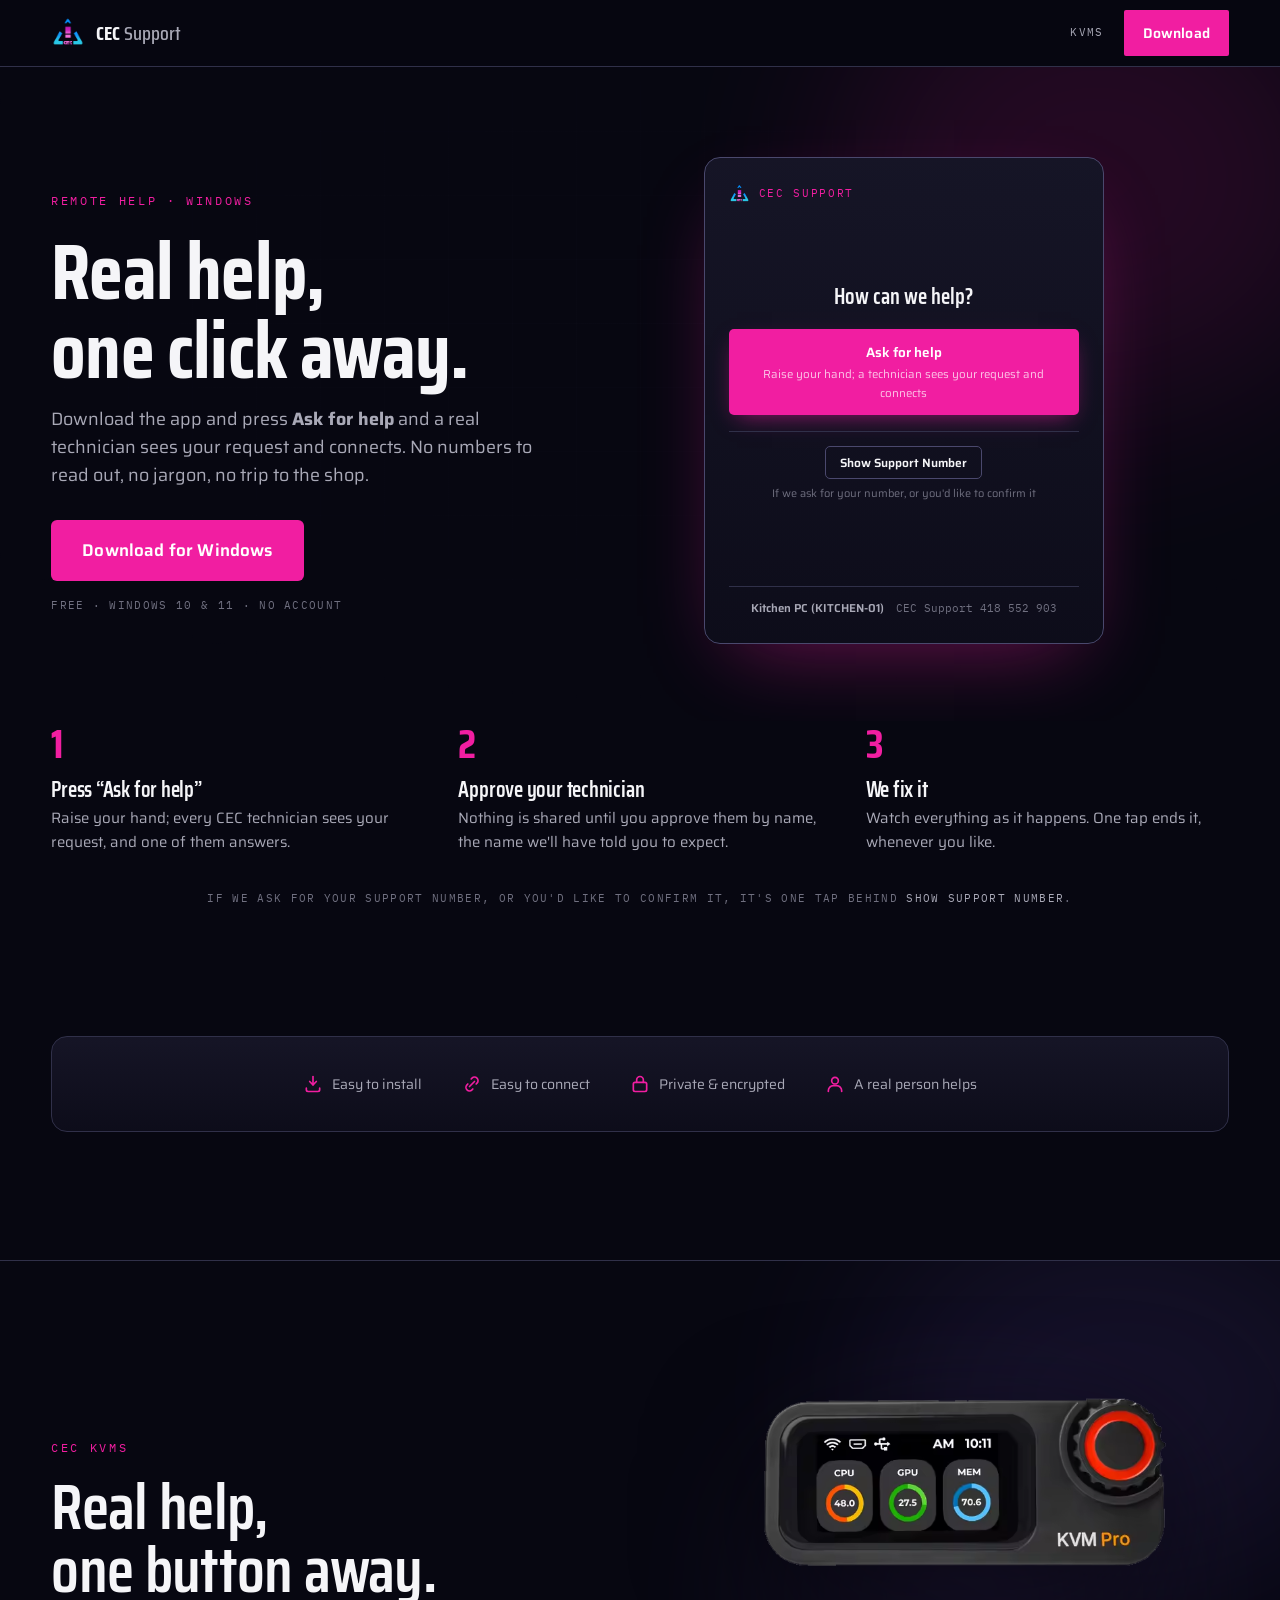
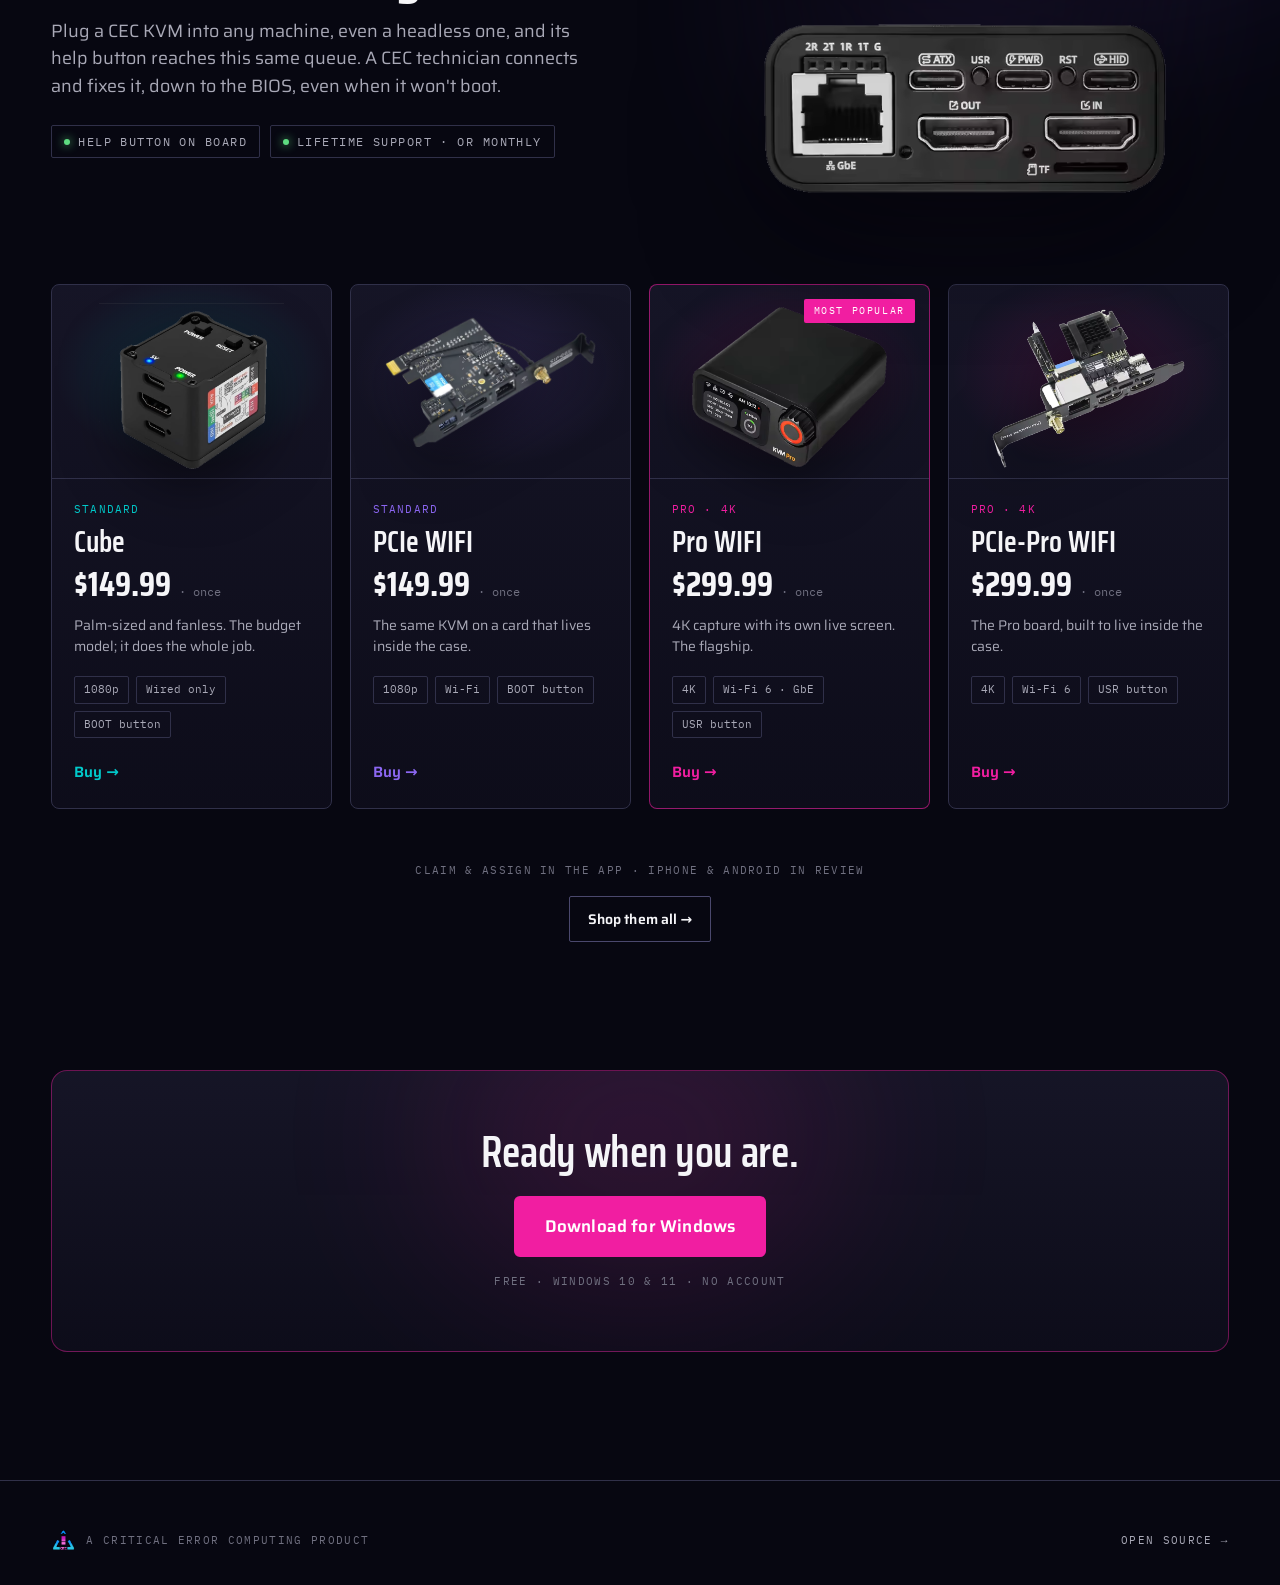
==== index.html @ 84088e4c "New KVM names, honest Cube chips, no em dashes The lineup carries the WIFI naming: PCIe WIFI, Pro WI" ====
<!DOCTYPE html>
<html lang="en">
<head>
<meta charset="utf-8">
<meta name="viewport" content="width=device-width, initial-scale=1">
<title>CEC Support · we fix it, you stay in control</title>
<meta name="description" content="Free remote help for Windows: press Ask for help and a real technician connects. Plus CEC KVMs: a hardware help button that brings CEC support to any machine, even headless ones, on lifetime support.">
<meta name="theme-color" content="#070711">
<link rel="icon" type="image/svg+xml" href="favicon.svg">
<link rel="icon" sizes="48x48 32x32 16x16" href="favicon.ico">
<link rel="apple-touch-icon" href="apple-touch-icon.png">
<meta property="og:type" content="website">
<meta property="og:title" content="CEC Support · remote help for Windows">
<meta property="og:description" content="Press Ask for help and a real technician connects; you approve them by name. Plus CEC KVMs: a hardware help button that brings CEC support to any machine.">
<meta property="og:url" content="https://support.cec.direct/">
<meta property="og:image" content="https://support.cec.direct/og.png">
<link rel="stylesheet" href="ds/cec/styles.css">
<style>
  body { margin: 0; background: oklch(0.135 0.022 285); }
  .big-btn { font-size: 17px; padding: 16px 30px; border-radius: 6px; }
  .cap { font-family: var(--font-mono); font-size: 11px; letter-spacing: 0.12em; text-transform: uppercase; color: var(--faint); }

  /* The product moment, shown not told: a mock "connection request". */
  .mock { position: relative; background: linear-gradient(180deg, var(--surface), var(--bg-2)); border: 1px solid var(--border-bright); border-radius: 16px; padding: 26px 24px; box-shadow: 0 30px 80px -30px oklch(0.64 0.255 350 / 0.45); max-width: 400px; }
  .mock-badge { display: flex; align-items: center; gap: 9px; color: var(--accent); font-family: var(--font-mono); font-size: 10.5px; letter-spacing: 0.16em; text-transform: uppercase; }
  .mock-title { font-family: var(--font-display); font-size: 22px; font-weight: 600; line-height: 1.2; margin: 16px 0 6px; color: var(--text); }
  .mock-sub { font-size: 13.5px; color: var(--dim); margin: 0 0 18px; }
  .mock-verify { font-size: 12.5px; color: var(--dim); line-height: 1.5; background: var(--bg); border: 1px solid var(--border); border-radius: 5px; padding: 10px 14px; margin: 0 0 18px; }
  .mock-verify strong { color: var(--text); }
  .mock-actions { display: grid; grid-template-columns: 1fr; gap: 9px; }
  .mock-btn { text-align: center; font-family: var(--font-body); font-weight: 600; font-size: 13.5px; padding: 12px 10px; border-radius: 5px; border: 1px solid transparent; transition: transform 450ms ease, filter 450ms ease; }
  .mock-btn .hint { display: block; font-weight: 400; font-size: 11.5px; opacity: 0.75; margin-top: 2px; }
  .mock-btn.pressed { transform: scale(0.955); filter: brightness(1.3); }

  /* A lazy loop through the flow: ask -> in line -> approve. The scenes
     stack in one grid cell and crossfade; without JS (or with reduced
     motion) only the approval card shows, which is the state that matters. */
  .mock-stage { display: grid; }
  .mock-scene { grid-area: 1 / 1; opacity: 0; pointer-events: none; transition: opacity 550ms ease; display: flex; flex-direction: column; justify-content: center; }
  /* Incoming starts only after outgoing has fully cleared: a lazy dip
     through dark, never text over text. */
  .mock-scene.on { opacity: 1; transition-delay: 650ms; transition-duration: 900ms; }
  /* The demoted fallback, mirroring the app: a slim ghost pill and a whisper
     under a divider, clearly subordinate to the Ask button. */
  .mock-minor { margin-top: 16px; padding-top: 14px; border-top: 1px solid var(--border); display: flex; flex-direction: column; align-items: center; gap: 6px; }
  .mini-btn { font-family: var(--font-body); font-weight: 600; font-size: 12px; color: var(--text); border: 1px solid var(--border-bright); border-radius: 5px; padding: 6px 14px; }
  .mini-hint { font-size: 11px; color: var(--faint); }

  /* CEC's contact points on the waiting beat: call, or catch the live. */
  .mock-contact { text-align: left; background: var(--bg); border: 1px solid var(--border); border-radius: 5px; padding: 10px 14px; margin: 0 0 14px; display: flex; flex-direction: column; gap: 7px; }
  .mc-row { display: flex; justify-content: space-between; align-items: baseline; gap: 12px; }
  .mc-k { font-family: var(--font-mono); font-size: 9.5px; letter-spacing: 0.12em; text-transform: uppercase; color: var(--faint); white-space: nowrap; }
  .mc-v { font-size: 13px; font-weight: 600; color: var(--text); }
  .mc-live { font-size: 11.5px; color: var(--accent); text-decoration: underline; overflow-wrap: anywhere; text-align: right; }

  /* The identity bar under every scene: the app keeps this pair on screen
     the whole time, so the mock does too. */
  .mock-idbar { margin-top: 18px; padding-top: 12px; border-top: 1px solid var(--border); display: flex; justify-content: center; align-items: baseline; gap: 12px; flex-wrap: wrap; }
  .mock-id-name { font-size: 11.5px; font-weight: 600; color: var(--dim); }
  .mock-id-num { font-family: var(--font-mono); font-size: 10.5px; color: var(--faint); }

  .pulse-dot { width: 13px; height: 13px; border-radius: 50%; background: var(--accent); margin: 0 auto 14px; animation: breathe 1.6s ease-in-out infinite; }
  @keyframes breathe { 0%, 100% { transform: scale(1); opacity: 1; } 50% { transform: scale(1.35); opacity: 0.55; } }
  @media (prefers-reduced-motion: reduce) { .mock-scene { transition: none; } .pulse-dot { animation: none; } }
  .mock-btn.primary { background: var(--accent); color: #fff; box-shadow: 0 8px 22px -8px oklch(0.64 0.255 350 / 0.6); }
  .mock-btn.ghost { background: transparent; border-color: var(--border-bright); color: var(--text); }
  .mock-deny { text-align: center; margin-top: 12px; font-size: 12.5px; color: var(--faint); }

  .step-num { font-family: var(--font-display); font-size: 40px; font-weight: 700; color: var(--accent); line-height: 1; }
  .assure { display: inline-flex; align-items: center; gap: 9px; font-size: 14px; color: var(--dim); }
  .assure svg { width: 20px; height: 20px; color: var(--accent); flex-shrink: 0; }
  @media (max-width: 860px) { .hero-grid { grid-template-columns: 1fr !important; } .mock { margin: 0 auto; } }

  /* ============================================================
     KVMs, the hardware. A lead-in hero (text + device, echoing
     the app hero up top), then the lineup in CEC's signature
     FleetCard, then a tight support + link close. Kept direct.
     ============================================================ */
  .kvm-sec { border-top: 1px solid var(--border); overflow: hidden; }

  /* Lead-in: copy on the left, the Pro's screen + USR-button panel on
     the right, the same shape as the page's opening hero. */
  .kvm-hero { display: grid; grid-template-columns: 1.05fr 0.95fr; gap: clamp(30px, 5.5vw, 68px); align-items: center; }
  .kvm-hero h2 { margin: 16px 0; }
  .kvm-hero .lede { max-width: 46ch; margin-bottom: 24px; }
  .kvm-hero-tags { display: flex; flex-wrap: wrap; gap: 10px; }
  .kvm-hero-shot { position: relative; display: grid; place-items: center; }
  .kvm-hero-shot img { position: relative; z-index: 1; width: min(420px, 100%); height: auto; filter: drop-shadow(0 34px 58px rgb(0 0 0 / 0.6)); }

  /* The lineup: CEC's signature FleetCard (the same allmystuff.works uses):
     photo on a faint accent-lit stage, class label, name, price, a line,
     spec chips, a link. Hover lifts and tints to the product accent (--pa). */
  .kvm-grid { display: grid; grid-template-columns: repeat(4, minmax(0, 1fr)); gap: 18px; margin: clamp(48px, 7vw, 82px) auto 0; }
  @media (max-width: 1040px) { .kvm-grid { grid-template-columns: repeat(2, minmax(0, 1fr)); max-width: 660px; } }
  @media (max-width: 540px) { .kvm-grid { grid-template-columns: 1fr; max-width: 420px; } }

  .fleet { --pa: var(--accent); display: flex; flex-direction: column; position: relative; color: inherit; background: linear-gradient(180deg, var(--surface), var(--bg-2)); border: 1px solid var(--border); border-radius: var(--r-lg); overflow: hidden; transition: transform var(--dur-base) var(--ease-out), border-color var(--dur-base) ease, box-shadow var(--dur-base) ease; }
  .fleet:hover { transform: translateY(-5px); border-color: color-mix(in oklch, var(--pa) 58%, transparent); box-shadow: 0 30px 70px -40px var(--pa); }
  .fleet.featured { border-color: color-mix(in oklch, var(--pa) 58%, transparent); }
  .fleet-flag { position: absolute; top: 14px; right: 14px; z-index: 3; font-family: var(--font-mono); font-size: 10px; letter-spacing: 0.16em; text-transform: uppercase; color: #fff; background: var(--pa); padding: 4px 10px; border-radius: var(--r-xs); }
  .fleet-shot { position: relative; height: 194px; display: grid; place-items: center; padding: 18px; border-bottom: 1px solid var(--border); background: radial-gradient(ellipse 70% 70% at 50% 45%, color-mix(in oklch, var(--pa) 16%, transparent), transparent 70%); }
  .fleet-shot img { position: relative; max-width: 88%; max-height: 168px; width: auto; object-fit: contain; z-index: 1; filter: drop-shadow(0 18px 28px rgba(0, 0, 0, 0.5)); }
  .fleet-body { padding: 22px 22px 24px; display: flex; flex-direction: column; flex: 1; }
  .fleet-no { font-family: var(--font-mono); font-size: 11px; letter-spacing: 0.1em; text-transform: uppercase; color: var(--pa); margin-bottom: 8px; }
  .fleet-name { font-family: var(--font-display); font-weight: 600; font-size: 30px; line-height: 1; margin-bottom: 10px; }
  .fleet-price { display: flex; align-items: baseline; gap: 8px; margin-bottom: 14px; }
  .fleet-price b { font-family: var(--font-display); font-size: 34px; font-weight: 700; line-height: 1; }
  .fleet-price small { font-family: var(--font-mono); font-size: 12px; color: var(--faint); }
  .fleet-role { color: var(--dim); font-size: 14px; line-height: 1.55; margin-bottom: 18px; }
  .fleet-role strong { color: var(--text); font-weight: 600; }
  .fleet-chips { display: flex; flex-wrap: wrap; gap: 7px; margin-bottom: 22px; }
  .fleet-chips span { font-family: var(--font-mono); font-size: 11px; color: var(--dim); border: 1px solid var(--border); border-radius: var(--r-xs); padding: 4px 9px; }
  .fleet-link { margin-top: auto; font-family: var(--font-body); font-weight: 600; font-size: 15px; color: var(--pa); display: inline-flex; align-items: center; gap: 8px; transition: gap var(--dur-base) ease; }
  .fleet:hover .fleet-link { gap: 12px; }

  /* One terse fact line + the link out, in the page's own caption style. */
  .kvm-foot { margin-top: clamp(30px, 4.5vw, 52px); display: flex; flex-direction: column; align-items: center; gap: 16px; text-align: center; }
  .kvm-foot .cap { line-height: 1.7; }
  .kvm-foot .cap b { color: var(--accent); font-weight: 600; }

  @media (max-width: 860px) { .kvm-hero { grid-template-columns: 1fr; gap: 26px; text-align: center; } .kvm-hero .eyebrow { justify-content: center; } .kvm-hero .lede { margin-left: auto; margin-right: auto; } .kvm-hero-tags { justify-content: center; } }
</style>
</head>
<body>
<div style="min-height: 100vh; background: var(--bg); color: var(--text); font-family: var(--font-body); overflow-x: clip;">

  <!-- NAV -->
  <nav style="position: sticky; top: 0; z-index: 50; background: oklch(0.135 0.022 285 / 0.74); backdrop-filter: blur(14px) saturate(1.2); border-bottom: 1px solid var(--border);">
    <div class="wrap" style="display: flex; align-items: center; justify-content: space-between; height: 66px; gap: 18px;">
      <a href="./" style="display: flex; align-items: center; gap: 11px;">
        <img src="assets/cec-logo.png" alt="CEC" style="height: 32px; width: auto; display: block;">
        <span style="font-family: var(--font-display); font-weight: 700; font-size: 20px;">CEC <span style="color: var(--dim); font-weight: 500;">Support</span></span>
      </a>
      <div style="display: flex; align-items: center; gap: 20px;">
        <a href="#kvms" class="cap" style="color: var(--dim);">KVMs</a>
        <a class="btn btn-primary btn-sm dl" href="https://github.com/mrjeeves/CECSupport/releases/latest" data-asset-end="-setup.exe">Download</a>
      </div>
    </div>
  </nav>

  <!-- HERO -->
  <header style="position: relative; padding: clamp(48px, 7vw, 96px) 0 clamp(48px, 6vw, 88px); overflow: hidden;">
    <div class="grid-bg"></div>
    <div class="glow" style="width: 520px; height: 460px; right: -6%; top: -18%; background: var(--accent); opacity: 0.12;"></div>
    <div class="wrap" style="position: relative; z-index: 2;">
      <div class="hero-grid" style="display: grid; grid-template-columns: 1.05fr 0.95fr; gap: clamp(36px, 6vw, 72px); align-items: center;">
        <div>
          <span class="eyebrow no-rule">Remote help · Windows</span>
          <h1 style="font-family: var(--font-display); font-weight: 700; font-size: clamp(44px, 6.2vw, 82px); line-height: 1.0; letter-spacing: -0.01em; margin: 18px 0 16px;">Real help,<br>one click&nbsp;away.</h1>
          <p class="lede" style="max-width: 42ch; margin-bottom: 30px;">Download the app and press <strong>Ask for help</strong> and a real technician sees your request and connects. No numbers to read out, no jargon, no trip to the shop.</p>
          <a class="btn btn-primary rep-cue big-btn dl" href="https://github.com/mrjeeves/CECSupport/releases/latest" data-asset-end="-setup.exe">Download for Windows</a>
          <p class="cap" style="margin-top: 16px;">Free · Windows 10 &amp; 11 · no account</p>
        </div>

        <!-- the product moment, played out: press Ask for help, wait a beat in
             line, approve your technician. Slow crossfades on a loop. -->
        <div class="mock" role="img" aria-label="The app, animated: you press Ask for help, wait in line (with CEC's phone number 713.309.6361 and TikTok shown while you wait), then Alex asks to connect; nothing is shared until you approve them by name, and your computer's name and Support Number stay at the bottom of the window the whole time.">
          <div class="mock-badge">
            <img src="assets/cec-logo.png" alt="" aria-hidden="true" style="height: 20px; width: auto; display: block;">
            CEC Support
          </div>
          <div class="mock-stage">
            <div class="mock-scene" data-scene="ask" style="text-align: center;">
              <div class="mock-title">How can we help?</div>
              <div class="mock-actions" style="margin-top: 12px;">
                <div class="mock-btn primary" id="mock-ask-btn">Ask for help <span class="hint">Raise your hand; a technician sees your request and connects</span></div>
              </div>
              <div class="mock-minor">
                <span class="mini-btn">Show Support Number</span>
                <span class="mini-hint">If we ask for your number, or you'd like to confirm it</span>
              </div>
            </div>
            <div class="mock-scene" data-scene="wait" style="text-align: center;">
              <span class="pulse-dot"></span>
              <div class="mock-title" style="margin-top: 0;">Help is on the way</div>
              <p class="mock-sub" style="margin-bottom: 14px;">You're in line; a CEC technician will connect shortly.</p>
              <div class="mock-contact">
                <div class="mc-row"><span class="mc-k">Call us</span><span class="mc-v">713.309.6361</span></div>
                <div class="mc-row"><span class="mc-k">Catch us live</span><a class="mc-live" href="https://www.tiktok.com/@criticalerrorcomputing">tiktok.com/@criticalerrorcomputing</a></div>
              </div>
              <div class="mock-deny" style="margin-top: 0;">Stop asking</div>
            </div>
            <div class="mock-scene on" data-scene="approve">
              <div class="mock-title">Alex is trying to connect to your computer.</div>
              <p class="mock-sub">They want to see and control your screen so they can help you.</p>
              <p class="mock-verify">Only continue if you're expecting <strong>Alex</strong>, the name your technician will have told you to look for.</p>
              <div class="mock-actions">
                <div class="mock-btn primary">Approve once <span class="hint">Just for right now</span></div>
                <div class="mock-btn ghost">Auto-approve for 3 hours <span class="hint">Handy for a repair that may need a restart</span></div>
              </div>
              <div class="mock-deny">No thanks, don't connect</div>
            </div>
          </div>
          <!-- The identity bar rides every scene, like the app's: the pair we
               match on stays on screen the whole time. -->
          <div class="mock-idbar">
            <span class="mock-id-name">Kitchen PC (KITCHEN-01)</span>
            <span class="mock-id-num">CEC Support 418 552 903</span>
          </div>
        </div>
      </div>
    </div>
  </header>

  <!-- HOW IT WORKS -->
  <section class="section" style="padding-top: 4px;">
    <div class="wrap">
      <div style="display: grid; grid-template-columns: repeat(auto-fit, minmax(min(240px, 100%), 1fr)); gap: clamp(24px, 4vw, 44px);">
        <div>
          <div class="step-num">1</div>
          <h3 style="font-family: var(--font-display); font-size: 22px; font-weight: 600; margin: 14px 0 6px;">Press “Ask for help”</h3>
          <p style="margin: 0; font-size: 15px; color: var(--dim); line-height: 1.6;">Raise your hand; every CEC technician sees your request, and one of them answers.</p>
        </div>
        <div>
          <div class="step-num">2</div>
          <h3 style="font-family: var(--font-display); font-size: 22px; font-weight: 600; margin: 14px 0 6px;">Approve your technician</h3>
          <p style="margin: 0; font-size: 15px; color: var(--dim); line-height: 1.6;">Nothing is shared until you approve them by name, the name we'll have told you to expect.</p>
        </div>
        <div>
          <div class="step-num">3</div>
          <h3 style="font-family: var(--font-display); font-size: 22px; font-weight: 600; margin: 14px 0 6px;">We fix it</h3>
          <p style="margin: 0; font-size: 15px; color: var(--dim); line-height: 1.6;">Watch everything as it happens. One tap ends it, whenever you like.</p>
        </div>
      </div>
      <p class="cap" style="margin: 36px 0 0; text-align: center;">If we ask for your Support Number, or you'd like to confirm it, it's one tap behind <span style="color: var(--dim);">Show Support Number</span>.</p>
    </div>
  </section>

  <!-- REASSURANCE -->
  <section class="section" style="padding-top: 0;">
    <div class="wrap">
      <div style="background: linear-gradient(180deg, var(--surface), var(--bg-2)); border: 1px solid var(--border); border-radius: 16px; padding: clamp(24px, 4vw, 36px); display: flex; flex-wrap: wrap; gap: 18px 40px; justify-content: center;">
        <span class="assure"><svg viewBox="0 0 24 24" fill="none" stroke="currentColor" stroke-width="2" stroke-linecap="round" stroke-linejoin="round"><path d="M12 3v10"/><path d="M8 9l4 4 4-4"/><path d="M4 17v2a2 2 0 0 0 2 2h12a2 2 0 0 0 2-2v-2"/></svg> Easy to install</span>
        <span class="assure"><svg viewBox="0 0 24 24" fill="none" stroke="currentColor" stroke-width="2" stroke-linecap="round" stroke-linejoin="round"><path d="M9 15l6-6"/><path d="M11 6l1-1a4 4 0 0 1 6 6l-1 1"/><path d="M13 18l-1 1a4 4 0 0 1-6-6l1-1"/></svg> Easy to connect</span>
        <span class="assure"><svg viewBox="0 0 24 24" fill="none" stroke="currentColor" stroke-width="2" stroke-linecap="round" stroke-linejoin="round"><rect x="4" y="10" width="16" height="11" rx="2"/><path d="M8 10V7a4 4 0 0 1 8 0v3"/></svg> Private &amp; encrypted</span>
        <span class="assure"><svg viewBox="0 0 24 24" fill="none" stroke="currentColor" stroke-width="2" stroke-linecap="round" stroke-linejoin="round"><circle cx="12" cy="8" r="4"/><path d="M4 21v-1a6 6 0 0 1 6-6h4a6 6 0 0 1 6 6v1"/></svg> A real person helps</span>
      </div>
    </div>
  </section>

  <!-- KVMS -->
  <section class="section kvm-sec" id="kvms">
    <div class="glow" style="width: 520px; height: 380px; right: -8%; top: -4%; background: var(--violet); opacity: 0.10;"></div>
    <div class="wrap" style="position: relative; z-index: 1;">

      <!-- lead-in hero: copy + the Pro's screen and USR-button panel -->
      <div class="kvm-hero">
        <div>
          <span class="eyebrow no-rule">CEC KVMs</span>
          <h2 class="display-l">Real help,<br>one button away.</h2>
          <p class="lede">Plug a CEC KVM into any machine, even a headless one, and its help button reaches this same queue. A CEC technician connects and fixes it, down to the BIOS, even when it won't boot.</p>
          <div class="kvm-hero-tags">
            <span class="chip"><span class="dot"></span>Help button on board</span>
            <span class="chip"><span class="dot"></span>Lifetime support · or monthly</span>
          </div>
        </div>
        <div class="kvm-hero-shot">
          <div class="glow" style="width: 360px; height: 300px; left: 50%; top: 50%; transform: translate(-50%, -50%); background: var(--violet); opacity: 0.14;"></div>
          <img src="assets/kvm-hero.png" alt="CEC Pro WIFI KVM · the front screen and the back panel, with its USR help button" loading="lazy">
        </div>
      </div>

      <!-- the lineup: three models, two prices -->
      <div class="kvm-grid">
        <!-- Cube -->
        <a class="fleet" style="--pa: oklch(0.75 0.15 195);" href="https://www.criticalerrorcomputing.com/products/cec-access-cube">
          <div class="fleet-shot"><img src="assets/kvm-cube.png" alt="CEC Cube KVM" loading="lazy"></div>
          <div class="fleet-body">
            <div class="fleet-no">Standard</div>
            <div class="fleet-name">Cube</div>
            <div class="fleet-price"><b>$149.99</b><small>· once</small></div>
            <p class="fleet-role">Palm-sized and fanless. The budget model; it does the whole job.</p>
            <div class="fleet-chips"><span>1080p</span><span>Wired only</span><span>BOOT button</span></div>
            <span class="fleet-link">Buy →</span>
          </div>
        </a>
        <!-- PCIe -->
        <a class="fleet" style="--pa: var(--violet);" href="https://www.criticalerrorcomputing.com/products/cec-access-internal">
          <div class="fleet-shot"><img src="assets/kvm-pcie.png" alt="CEC PCIe WIFI KVM card" loading="lazy"></div>
          <div class="fleet-body">
            <div class="fleet-no">Standard</div>
            <div class="fleet-name">PCIe WIFI</div>
            <div class="fleet-price"><b>$149.99</b><small>· once</small></div>
            <p class="fleet-role">The same KVM on a card that lives inside the case.</p>
            <div class="fleet-chips"><span>1080p</span><span>Wi-Fi</span><span>BOOT button</span></div>
            <span class="fleet-link">Buy →</span>
          </div>
        </a>
        <!-- Pro -->
        <a class="fleet featured" style="--pa: var(--accent);" href="https://www.criticalerrorcomputing.com/products/cec-access-pro">
          <span class="fleet-flag">Most popular</span>
          <div class="fleet-shot"><img src="assets/kvm-pro.png" alt="CEC Pro WIFI KVM with onboard screen" loading="lazy"></div>
          <div class="fleet-body">
            <div class="fleet-no">Pro · 4K</div>
            <div class="fleet-name">Pro WIFI</div>
            <div class="fleet-price"><b>$299.99</b><small>· once</small></div>
            <p class="fleet-role">4K capture with its own live screen. The flagship.</p>
            <div class="fleet-chips"><span>4K</span><span>Wi-Fi 6 · GbE</span><span>USR button</span></div>
            <span class="fleet-link">Buy →</span>
          </div>
        </a>
        <!-- PCIe-Pro -->
        <a class="fleet" style="--pa: var(--accent);" href="https://www.criticalerrorcomputing.com/products/cec-access-internal">
          <div class="fleet-shot"><img src="assets/kvm-pcie-pro.png" alt="CEC PCIe-Pro WIFI KVM card" loading="lazy"></div>
          <div class="fleet-body">
            <div class="fleet-no">Pro · 4K</div>
            <div class="fleet-name">PCIe-Pro WIFI</div>
            <div class="fleet-price"><b>$299.99</b><small>· once</small></div>
            <p class="fleet-role">The Pro board, built to live inside the case.</p>
            <div class="fleet-chips"><span>4K</span><span>Wi-Fi 6</span><span>USR button</span></div>
            <span class="fleet-link">Buy →</span>
          </div>
        </a>
      </div>

      <div class="kvm-foot">
        <p class="cap">Claim &amp; assign in the app · iPhone &amp; Android in review</p>
        <a class="btn btn-ghost btn-sm" href="https://www.criticalerrorcomputing.com/collections/cec-access">Shop them all →</a>
      </div>

    </div>
  </section>

    <!-- DOWNLOAD CTA -->
  <section class="section" style="padding-top: 0;">
    <div class="wrap">
      <div style="position: relative; overflow: hidden; text-align: center; background: linear-gradient(180deg, var(--surface), var(--bg-2)); border: 1px solid var(--accent-line); border-radius: 16px; padding: clamp(36px, 5vw, 60px);">
        <div class="glow" style="width: 420px; height: 300px; left: 50%; top: -30%; transform: translateX(-50%); background: var(--accent); opacity: 0.12;"></div>
        <div style="position: relative;">
          <h2 class="display-m" style="margin: 0 0 22px;">Ready when you are.</h2>
          <a class="btn btn-primary rep-cue big-btn dl" href="https://github.com/mrjeeves/CECSupport/releases/latest" data-asset-end="-setup.exe">Download for Windows</a>
          <p class="cap" style="margin-top: 16px;">Free · Windows 10 &amp; 11 · no account</p>
        </div>
      </div>
    </div>
  </section>

  <!-- FOOTER -->
  <footer style="border-top: 1px solid var(--border); padding: clamp(32px, 4vw, 48px) 0 32px;">
    <div class="wrap" style="display: flex; align-items: center; justify-content: space-between; gap: 16px; flex-wrap: wrap;">
      <div style="display: flex; align-items: center; gap: 10px;">
        <img src="assets/cec-logo.png" alt="Critical Error Computing" style="height: 24px; width: auto;">
        <span class="cap">A Critical Error Computing product</span>
      </div>
      <a href="https://github.com/mrjeeves/CECSupport" class="cap" style="color: var(--dim);">Open source →</a>
    </div>
  </footer>
</div>

<script>
  // The hero mock's lazy loop: linger on the two-button front door, "press"
  // Ask for help, wait in line a beat, then linger on the approval dialog.
  // Reduced-motion users keep the static approval card the markup ships with.
  (function () {
    if (window.matchMedia && matchMedia("(prefers-reduced-motion: reduce)").matches) return;
    var scenes = document.querySelectorAll(".mock-scene");
    var askBtn = document.getElementById("mock-ask-btn");
    if (!scenes.length || !askBtn) return;
    function show(name) {
      scenes.forEach(function (s) { s.classList.toggle("on", s.dataset.scene === name); });
    }
    // Lazy, and lazier where it matters: the front door gets a long look,
    // and the waiting beat holds longest of the first two; it now carries
    // the phone number and the live link, which deserve reading time.
    function loop() {
      show("ask");
      setTimeout(function () { askBtn.classList.add("pressed"); }, 5600);
      setTimeout(function () { askBtn.classList.remove("pressed"); show("wait"); }, 6200);
      setTimeout(function () { show("approve"); }, 14200);
      setTimeout(loop, 22500);
    }
    loop();
  })();

  // One job: point the Download buttons straight at the latest Windows
  // installer when the release API is reachable. If it isn't, they already
  // point at the releases page. No OS picker; this app is for Windows.
  fetch("https://api.github.com/repos/mrjeeves/CECSupport/releases/latest")
    .then(function (r) { if (!r.ok) throw 0; return r.json(); })
    .then(function (rel) {
      var setup = (rel.assets || []).find(function (a) { return a.name.endsWith("-setup.exe"); });
      if (setup) document.querySelectorAll("a.dl").forEach(function (a) { a.href = setup.browser_download_url; });
    })
    .catch(function () {});
</script>
</body>
</html>
---- ds/cec/styles.css ----
/* ============================================================
   Critical Error Computing — Design System
   Global stylesheet entry point. Consumers link THIS file.
   Import order: fonts → tokens → base element styles.
   ============================================================ */

@import "tokens/fonts.css";
@import "tokens/colors.css";
@import "tokens/typography.css";
@import "tokens/spacing.css";
@import "tokens/base.css";
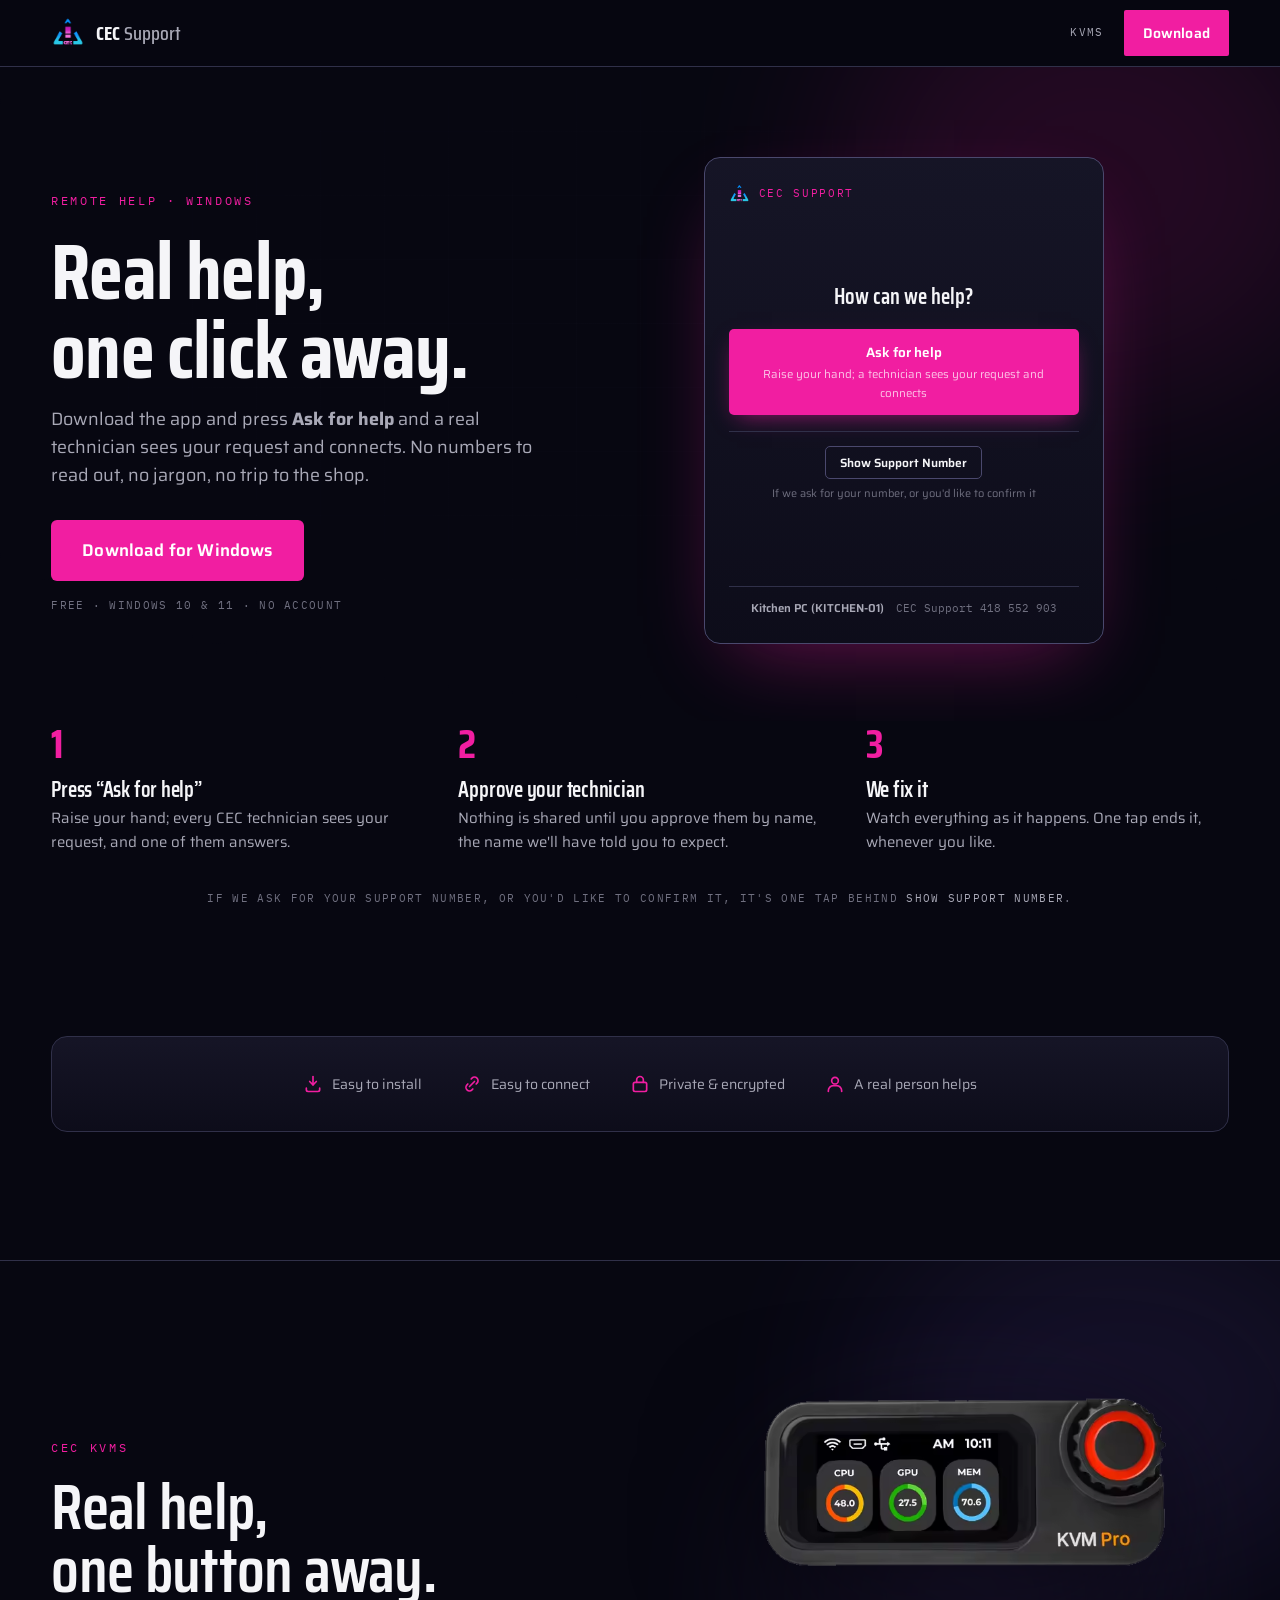
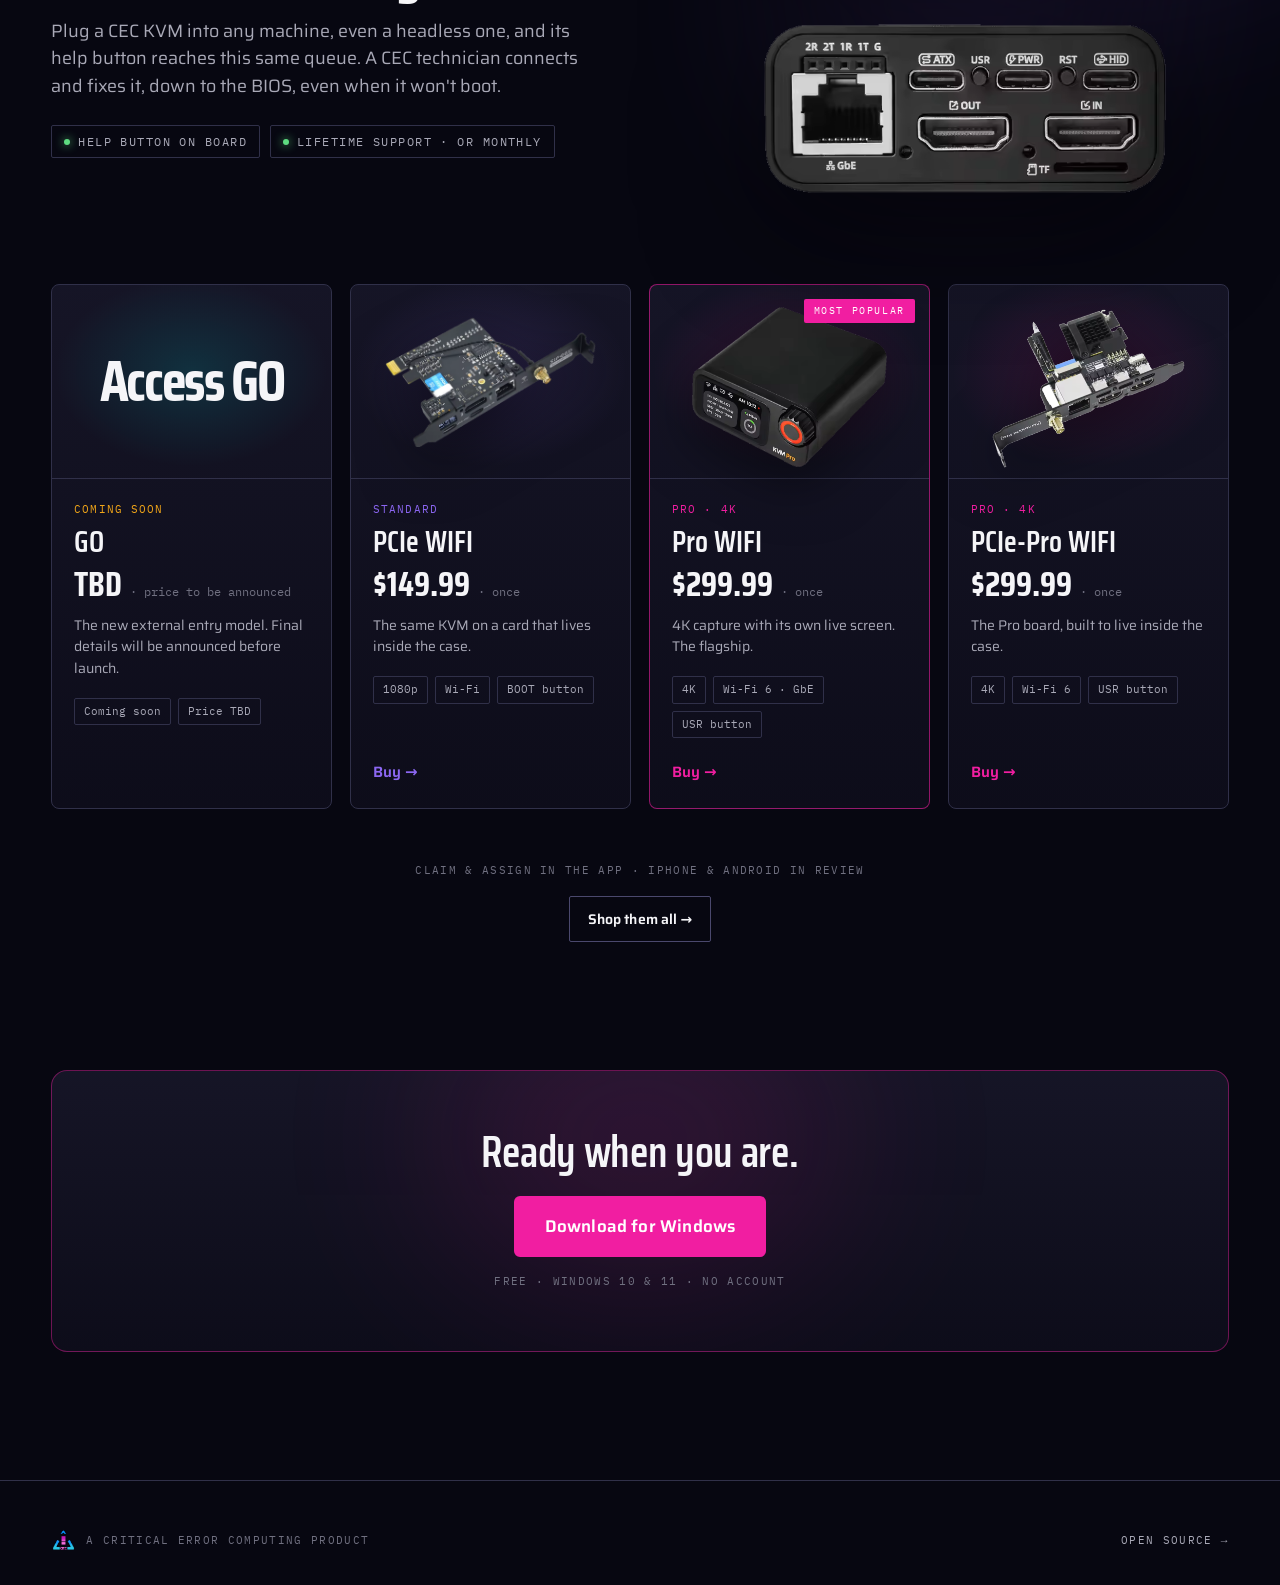
==== commit 5a0086ae: "standardize site workflow and introduce Access GO" ====
--- a/index.html
+++ b/index.html
@@ -260,20 +260,19 @@
         </div>
       </div>
 
-      <!-- the lineup: three models, two prices -->
+      <!-- the lineup -->
       <div class="kvm-grid">
-        <!-- Cube -->
-        <a class="fleet" style="--pa: oklch(0.75 0.15 195);" href="https://www.criticalerrorcomputing.com/products/cec-access-cube">
-          <div class="fleet-shot"><img src="assets/kvm-cube.png" alt="CEC Cube KVM" loading="lazy"></div>
+        <!-- GO -->
+        <article class="fleet" style="--pa: oklch(0.75 0.15 195);">
+          <div class="fleet-shot" aria-label="Access GO product reveal coming soon"><span style="font-family: var(--font-display); font-size: clamp(34px, 6vw, 58px); font-weight: 700; letter-spacing: -0.04em;">Access GO</span></div>
           <div class="fleet-body">
-            <div class="fleet-no">Standard</div>
-            <div class="fleet-name">Cube</div>
-            <div class="fleet-price"><b>$149.99</b><small>· once</small></div>
-            <p class="fleet-role">Palm-sized and fanless. The budget model; it does the whole job.</p>
-            <div class="fleet-chips"><span>1080p</span><span>Wired only</span><span>BOOT button</span></div>
-            <span class="fleet-link">Buy →</span>
-          </div>
-        </a>
+            <div class="fleet-no" style="color: var(--warn);">Coming soon</div>
+            <div class="fleet-name">GO</div>
+            <div class="fleet-price"><b>TBD</b><small>· price to be announced</small></div>
+            <p class="fleet-role">The new external entry model. Final details will be announced before launch.</p>
+            <div class="fleet-chips"><span>Coming soon</span><span>Price TBD</span></div>
+          </div>
+        </article>
         <!-- PCIe -->
         <a class="fleet" style="--pa: var(--violet);" href="https://www.criticalerrorcomputing.com/products/cec-access-internal">
           <div class="fleet-shot"><img src="assets/kvm-pcie.png" alt="CEC PCIe WIFI KVM card" loading="lazy"></div>
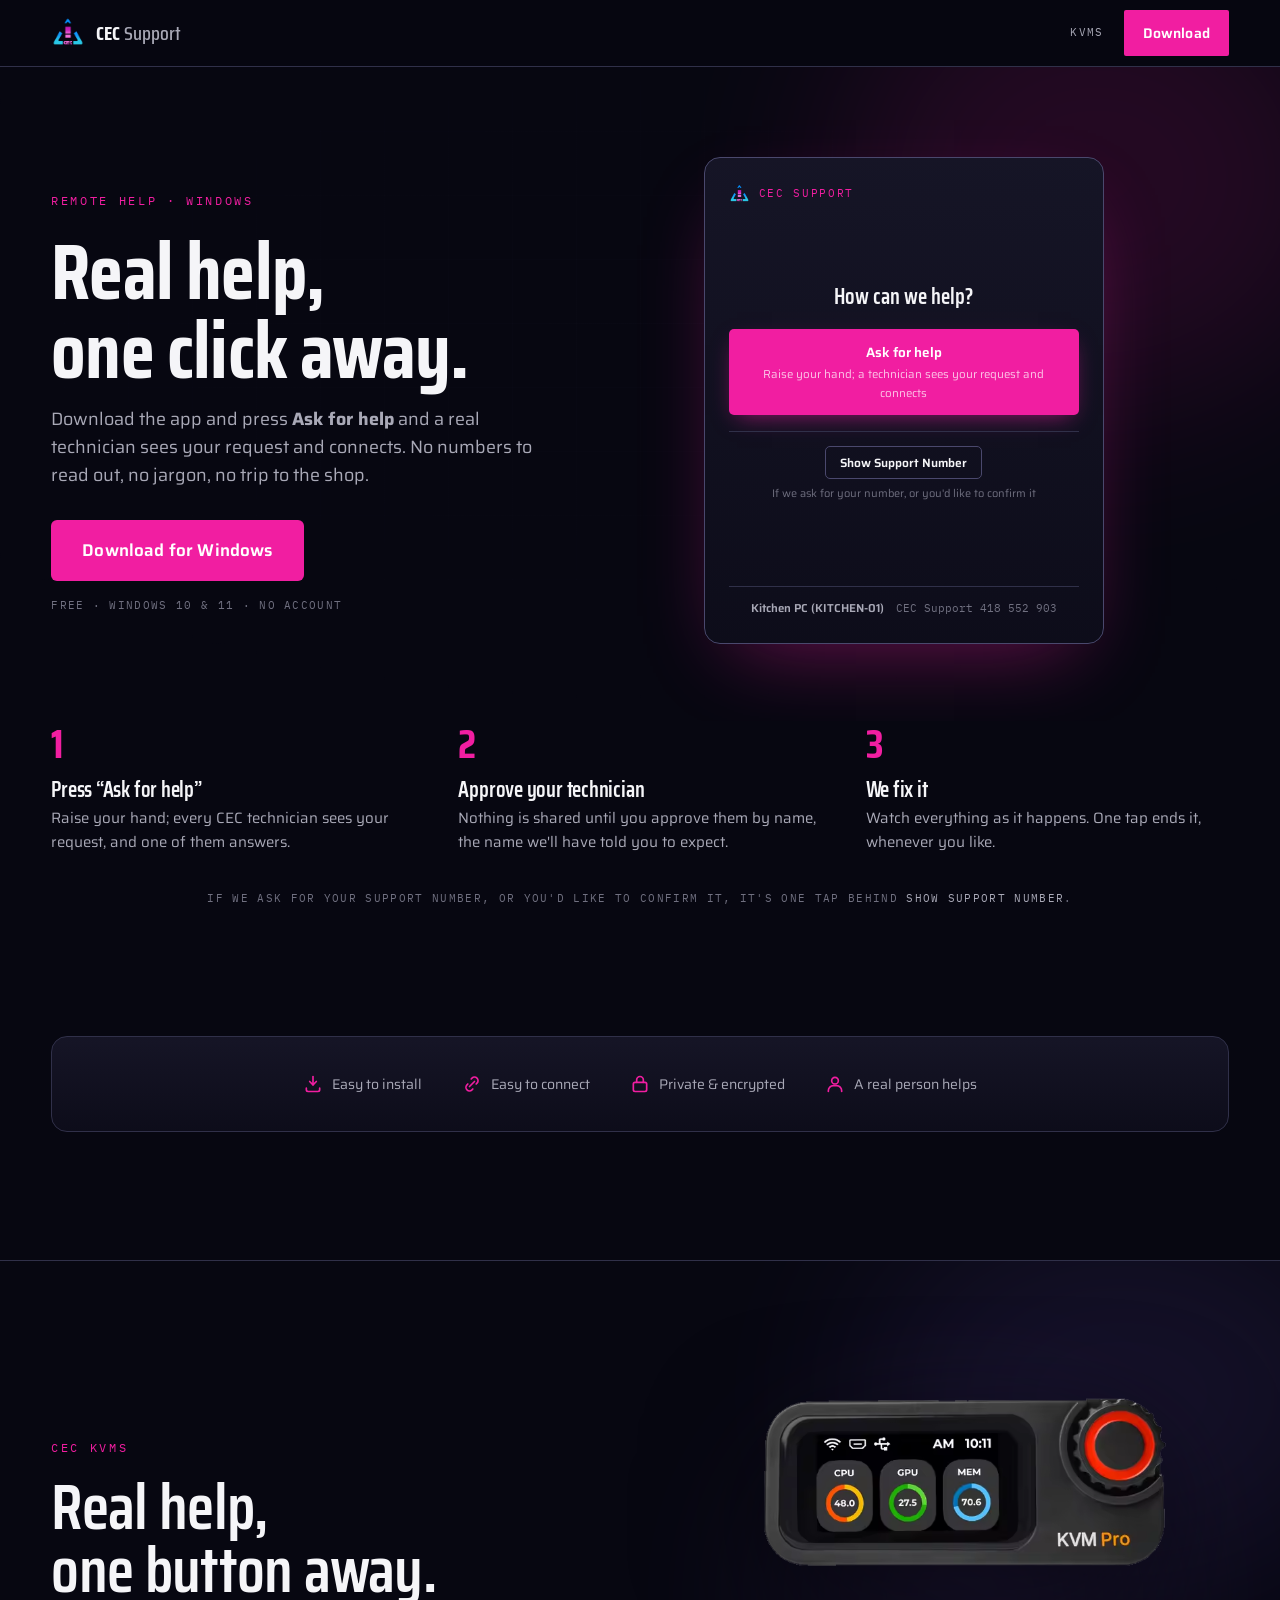
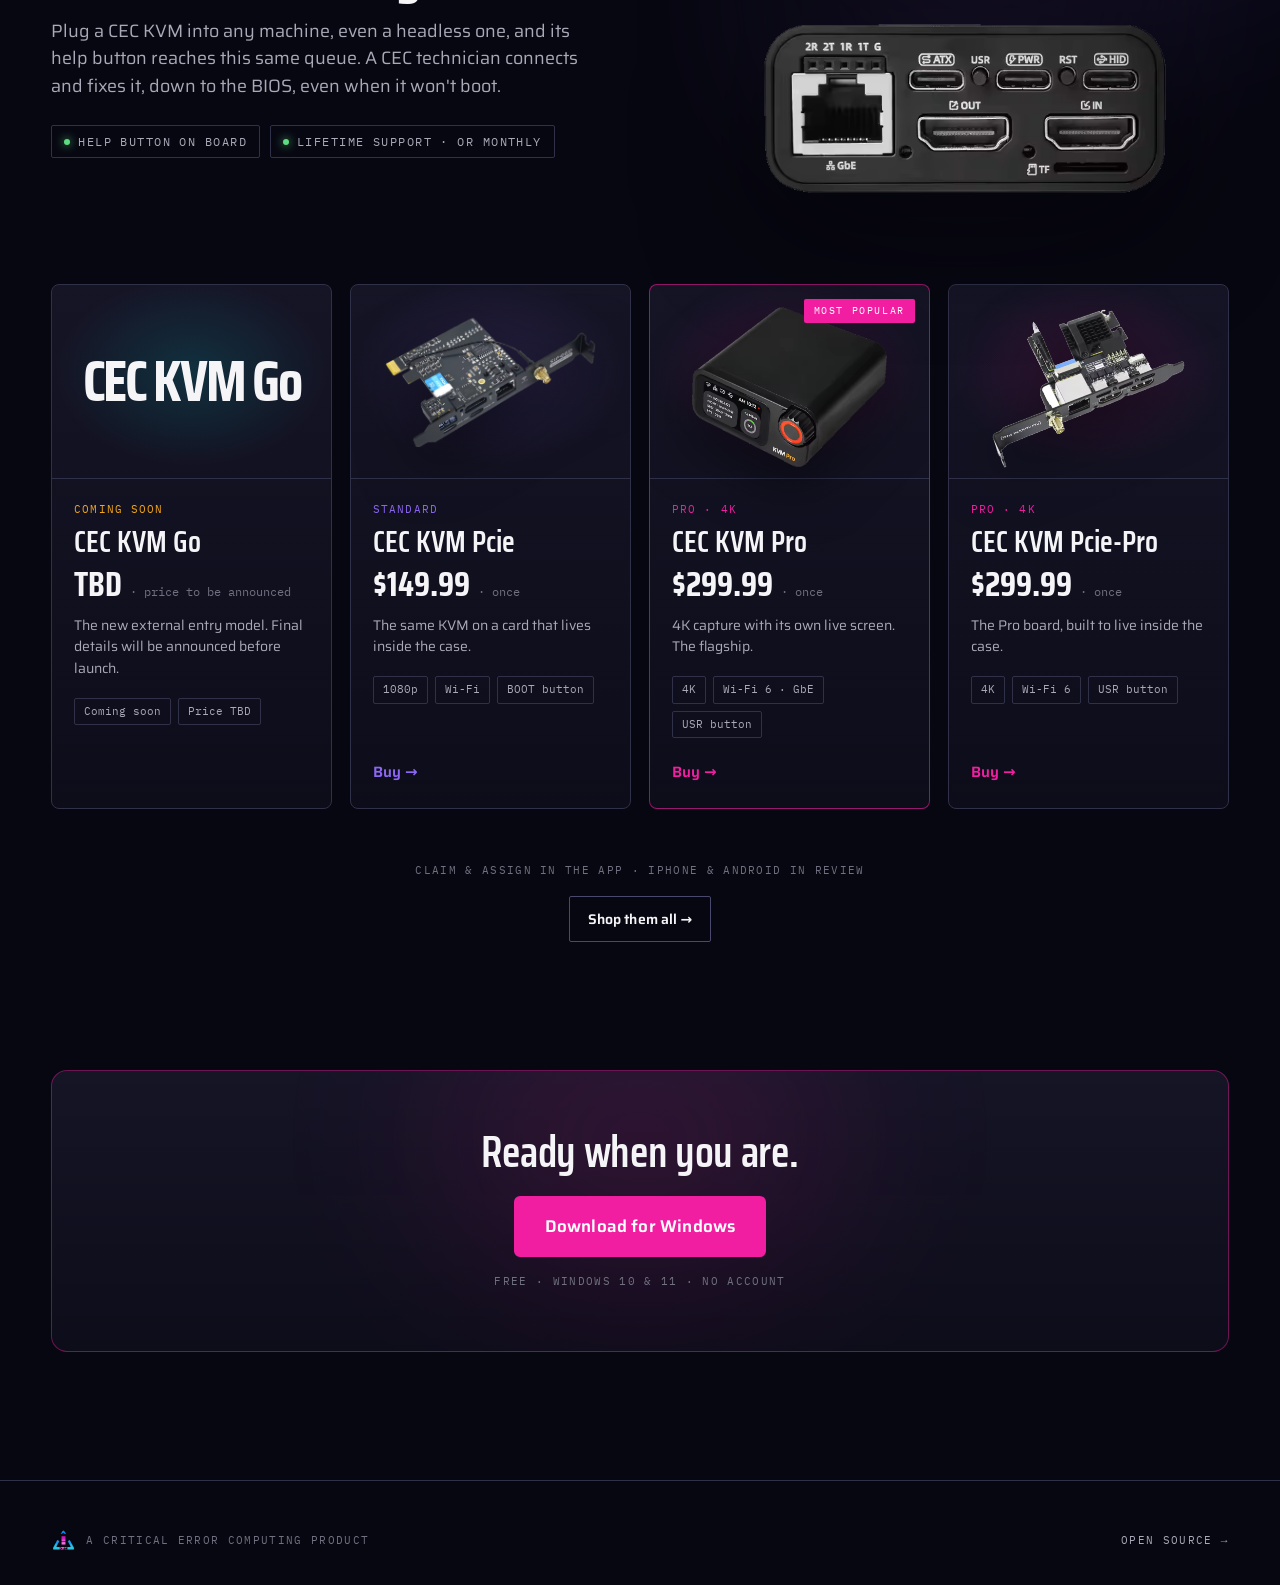
==== commit e302f345: "rebrand: the KVM lineup is CEC KVM Go / Pcie / Pcie-Pro / Pro The #kvms product cards carry the full" ====
--- a/index.html
+++ b/index.html
@@ -256,7 +256,7 @@
         </div>
         <div class="kvm-hero-shot">
           <div class="glow" style="width: 360px; height: 300px; left: 50%; top: 50%; transform: translate(-50%, -50%); background: var(--violet); opacity: 0.14;"></div>
-          <img src="assets/kvm-hero.png" alt="CEC Pro WIFI KVM · the front screen and the back panel, with its USR help button" loading="lazy">
+          <img src="assets/kvm-hero.png" alt="CEC KVM Pro · the front screen and the back panel, with its USR help button" loading="lazy">
         </div>
       </div>
 
@@ -264,21 +264,21 @@
       <div class="kvm-grid">
         <!-- GO -->
         <article class="fleet" style="--pa: oklch(0.75 0.15 195);">
-          <div class="fleet-shot" aria-label="Access GO product reveal coming soon"><span style="font-family: var(--font-display); font-size: clamp(34px, 6vw, 58px); font-weight: 700; letter-spacing: -0.04em;">Access GO</span></div>
+          <div class="fleet-shot" aria-label="CEC KVM Go product reveal coming soon"><span style="font-family: var(--font-display); font-size: clamp(34px, 6vw, 58px); font-weight: 700; letter-spacing: -0.04em;">CEC KVM Go</span></div>
           <div class="fleet-body">
             <div class="fleet-no" style="color: var(--warn);">Coming soon</div>
-            <div class="fleet-name">GO</div>
+            <div class="fleet-name">CEC KVM Go</div>
             <div class="fleet-price"><b>TBD</b><small>· price to be announced</small></div>
             <p class="fleet-role">The new external entry model. Final details will be announced before launch.</p>
             <div class="fleet-chips"><span>Coming soon</span><span>Price TBD</span></div>
           </div>
         </article>
         <!-- PCIe -->
-        <a class="fleet" style="--pa: var(--violet);" href="https://www.criticalerrorcomputing.com/products/cec-access-internal">
-          <div class="fleet-shot"><img src="assets/kvm-pcie.png" alt="CEC PCIe WIFI KVM card" loading="lazy"></div>
+        <a class="fleet" style="--pa: var(--violet);" href="https://www.criticalerrorcomputing.com/products/cec-kvm-pcie">
+          <div class="fleet-shot"><img src="assets/kvm-pcie.png" alt="CEC KVM Pcie card" loading="lazy"></div>
           <div class="fleet-body">
             <div class="fleet-no">Standard</div>
-            <div class="fleet-name">PCIe WIFI</div>
+            <div class="fleet-name">CEC KVM Pcie</div>
             <div class="fleet-price"><b>$149.99</b><small>· once</small></div>
             <p class="fleet-role">The same KVM on a card that lives inside the case.</p>
             <div class="fleet-chips"><span>1080p</span><span>Wi-Fi</span><span>BOOT button</span></div>
@@ -286,12 +286,12 @@
           </div>
         </a>
         <!-- Pro -->
-        <a class="fleet featured" style="--pa: var(--accent);" href="https://www.criticalerrorcomputing.com/products/cec-access-pro">
+        <a class="fleet featured" style="--pa: var(--accent);" href="https://www.criticalerrorcomputing.com/products/cec-kvm-pro">
           <span class="fleet-flag">Most popular</span>
-          <div class="fleet-shot"><img src="assets/kvm-pro.png" alt="CEC Pro WIFI KVM with onboard screen" loading="lazy"></div>
+          <div class="fleet-shot"><img src="assets/kvm-pro.png" alt="CEC KVM Pro with onboard screen" loading="lazy"></div>
           <div class="fleet-body">
             <div class="fleet-no">Pro · 4K</div>
-            <div class="fleet-name">Pro WIFI</div>
+            <div class="fleet-name">CEC KVM Pro</div>
             <div class="fleet-price"><b>$299.99</b><small>· once</small></div>
             <p class="fleet-role">4K capture with its own live screen. The flagship.</p>
             <div class="fleet-chips"><span>4K</span><span>Wi-Fi 6 · GbE</span><span>USR button</span></div>
@@ -299,11 +299,11 @@
           </div>
         </a>
         <!-- PCIe-Pro -->
-        <a class="fleet" style="--pa: var(--accent);" href="https://www.criticalerrorcomputing.com/products/cec-access-internal">
-          <div class="fleet-shot"><img src="assets/kvm-pcie-pro.png" alt="CEC PCIe-Pro WIFI KVM card" loading="lazy"></div>
+        <a class="fleet" style="--pa: var(--accent);" href="https://www.criticalerrorcomputing.com/products/cec-kvm-pcie">
+          <div class="fleet-shot"><img src="assets/kvm-pcie-pro.png" alt="CEC KVM Pcie-Pro card" loading="lazy"></div>
           <div class="fleet-body">
             <div class="fleet-no">Pro · 4K</div>
-            <div class="fleet-name">PCIe-Pro WIFI</div>
+            <div class="fleet-name">CEC KVM Pcie-Pro</div>
             <div class="fleet-price"><b>$299.99</b><small>· once</small></div>
             <p class="fleet-role">The Pro board, built to live inside the case.</p>
             <div class="fleet-chips"><span>4K</span><span>Wi-Fi 6</span><span>USR button</span></div>
@@ -314,7 +314,7 @@
 
       <div class="kvm-foot">
         <p class="cap">Claim &amp; assign in the app · iPhone &amp; Android in review</p>
-        <a class="btn btn-ghost btn-sm" href="https://www.criticalerrorcomputing.com/collections/cec-access">Shop them all →</a>
+        <a class="btn btn-ghost btn-sm" href="https://www.criticalerrorcomputing.com/collections/cec-kvm">Shop them all →</a>
       </div>
 
     </div>
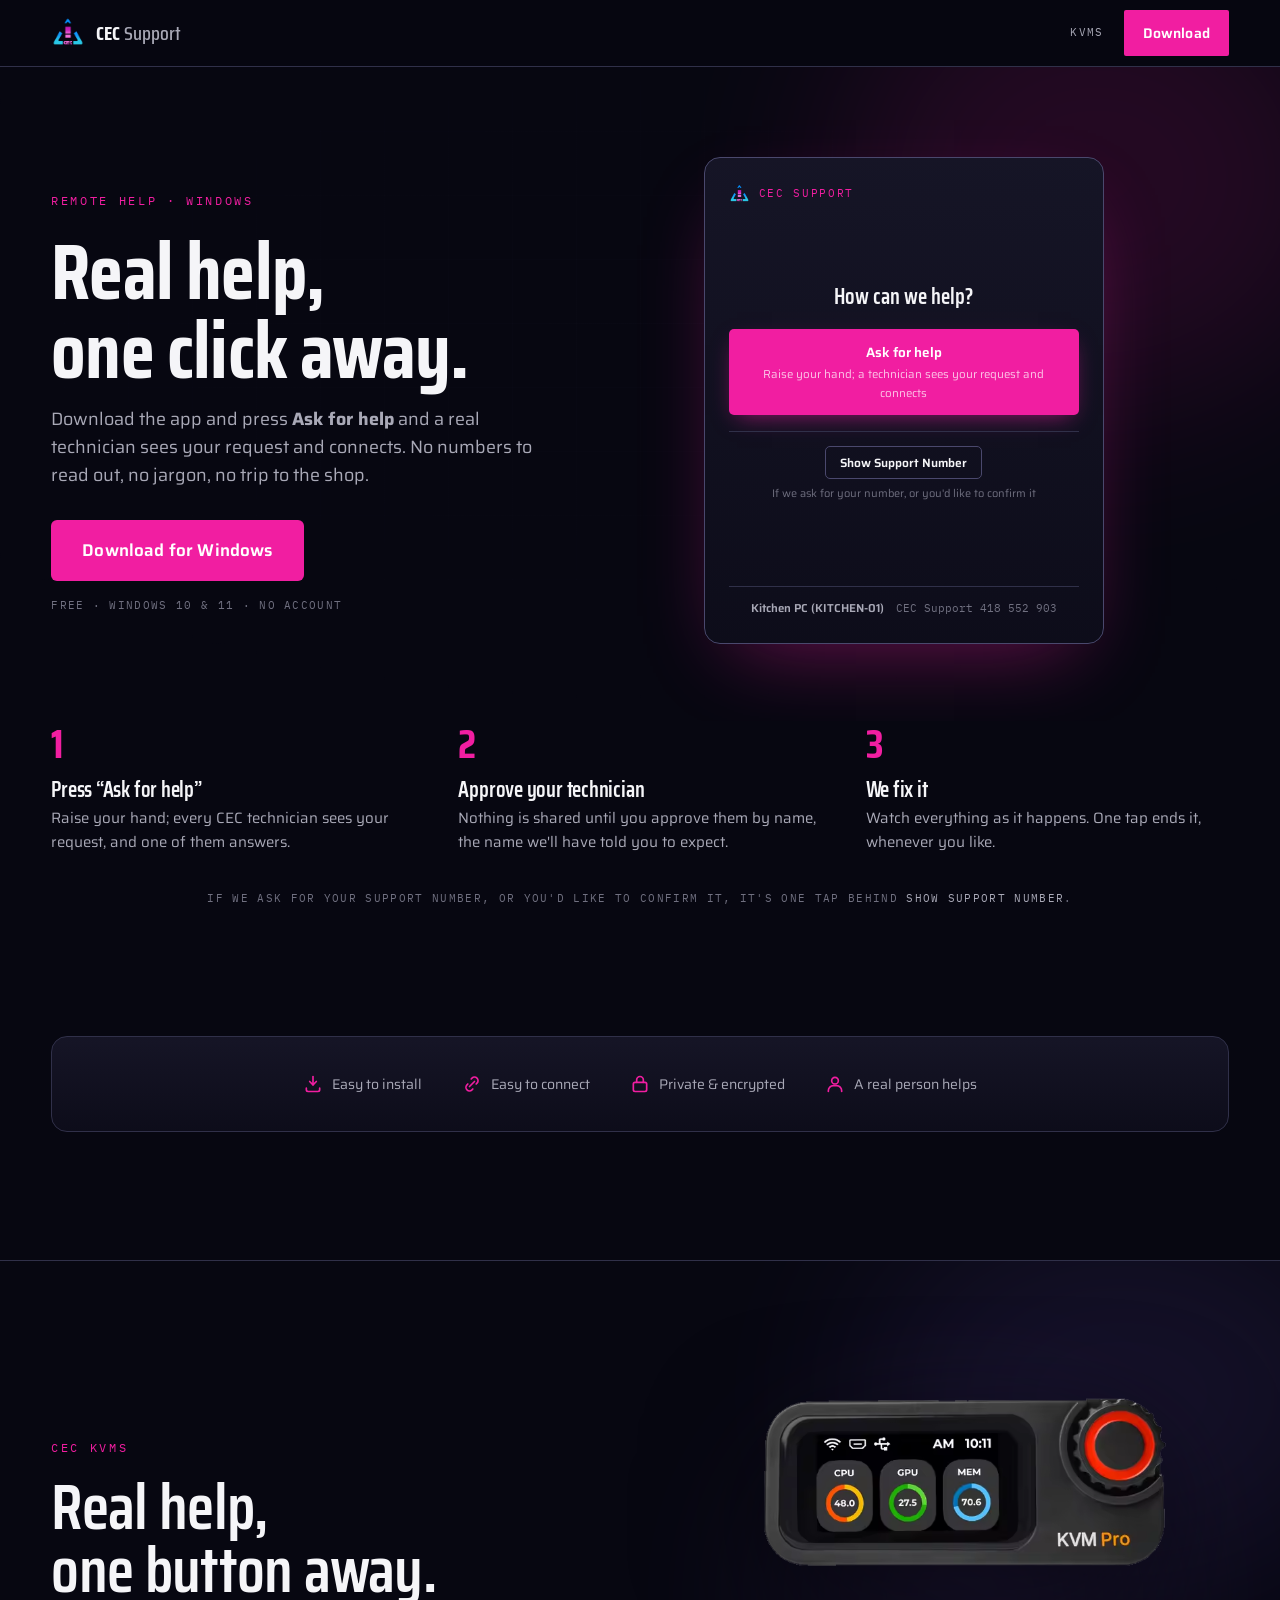
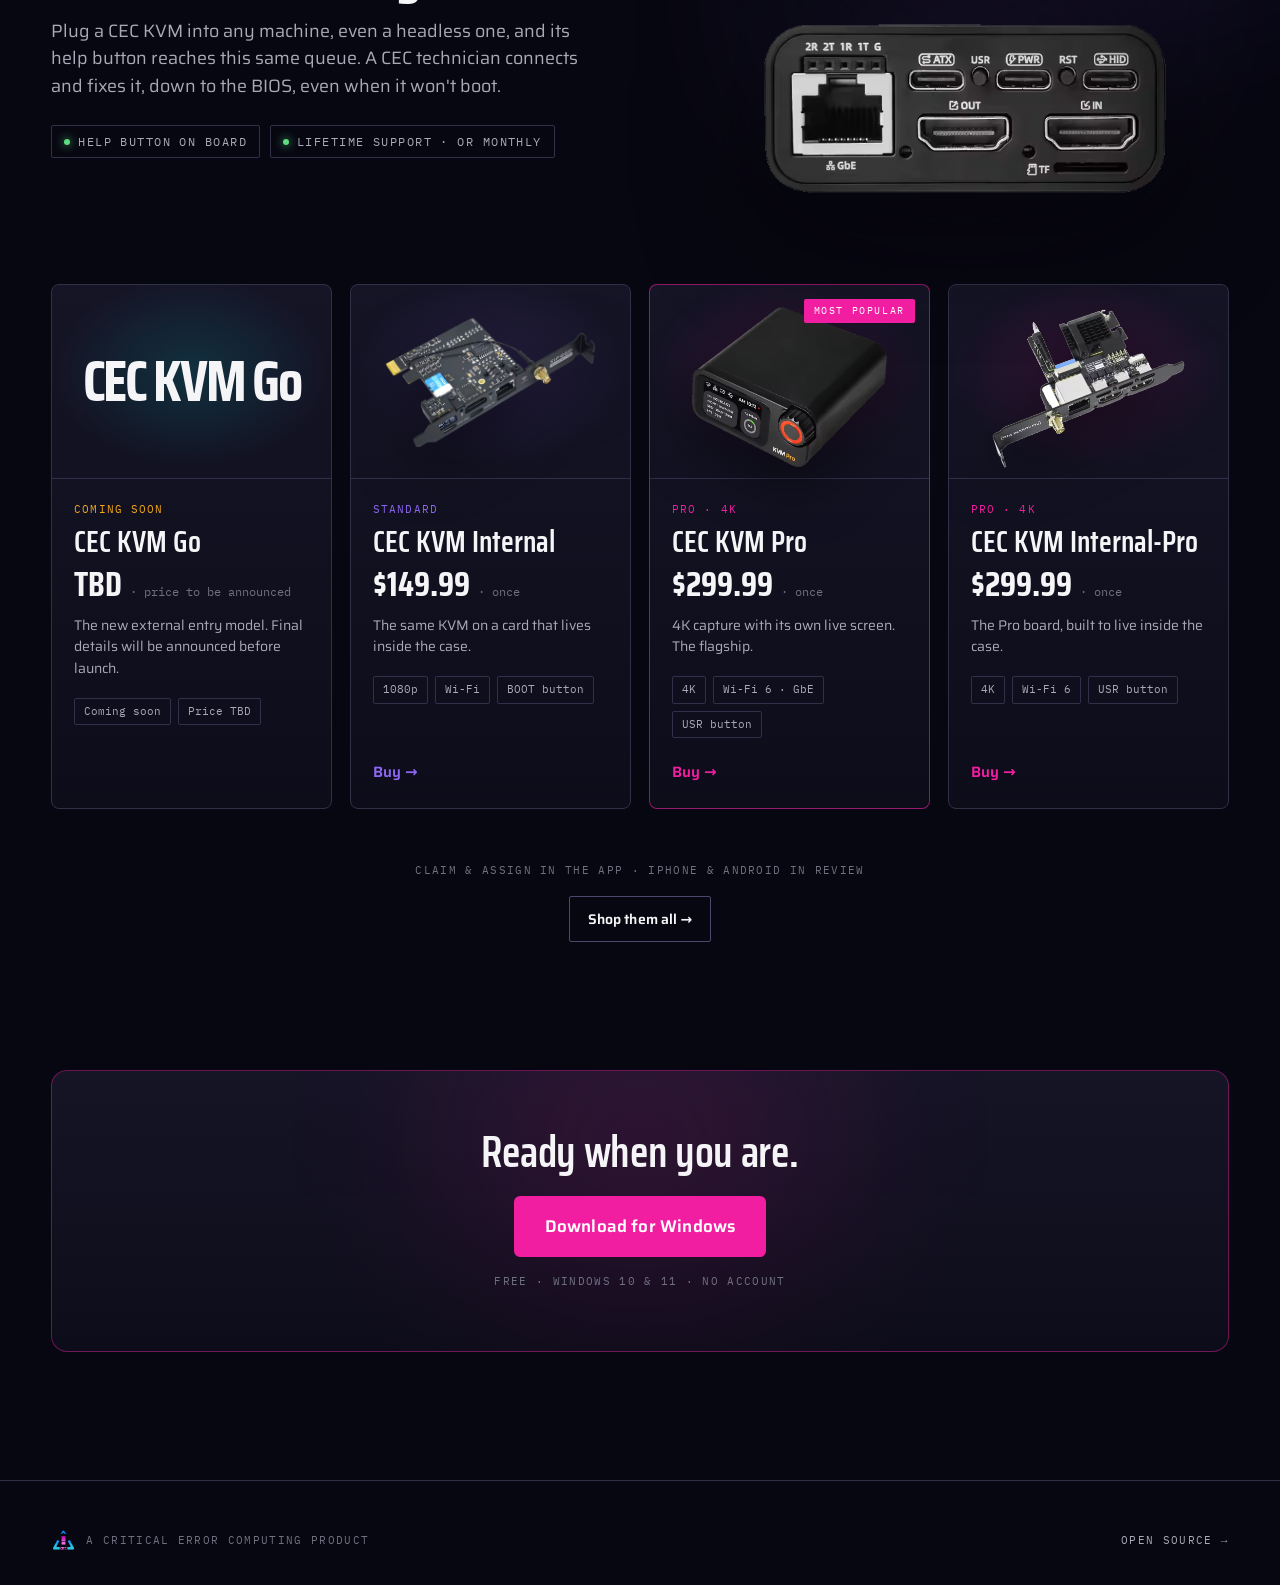
==== commit f03f6e41: "rebrand: the internal cards are Internal, not Pcie   CEC KVM Pcie      -> CEC KVM Internal   CEC KVM" ====
--- a/index.html
+++ b/index.html
@@ -273,12 +273,12 @@
             <div class="fleet-chips"><span>Coming soon</span><span>Price TBD</span></div>
           </div>
         </article>
-        <!-- PCIe -->
-        <a class="fleet" style="--pa: var(--violet);" href="https://www.criticalerrorcomputing.com/products/cec-kvm-pcie">
-          <div class="fleet-shot"><img src="assets/kvm-pcie.png" alt="CEC KVM Pcie card" loading="lazy"></div>
+        <!-- Internal -->
+        <a class="fleet" style="--pa: var(--violet);" href="https://www.criticalerrorcomputing.com/products/cec-kvm-internal">
+          <div class="fleet-shot"><img src="assets/kvm-internal.png" alt="CEC KVM Internal card" loading="lazy"></div>
           <div class="fleet-body">
             <div class="fleet-no">Standard</div>
-            <div class="fleet-name">CEC KVM Pcie</div>
+            <div class="fleet-name">CEC KVM Internal</div>
             <div class="fleet-price"><b>$149.99</b><small>· once</small></div>
             <p class="fleet-role">The same KVM on a card that lives inside the case.</p>
             <div class="fleet-chips"><span>1080p</span><span>Wi-Fi</span><span>BOOT button</span></div>
@@ -298,12 +298,12 @@
             <span class="fleet-link">Buy →</span>
           </div>
         </a>
-        <!-- PCIe-Pro -->
-        <a class="fleet" style="--pa: var(--accent);" href="https://www.criticalerrorcomputing.com/products/cec-kvm-pcie">
-          <div class="fleet-shot"><img src="assets/kvm-pcie-pro.png" alt="CEC KVM Pcie-Pro card" loading="lazy"></div>
+        <!-- Internal-Pro -->
+        <a class="fleet" style="--pa: var(--accent);" href="https://www.criticalerrorcomputing.com/products/cec-kvm-internal">
+          <div class="fleet-shot"><img src="assets/kvm-internal-pro.png" alt="CEC KVM Internal-Pro card" loading="lazy"></div>
           <div class="fleet-body">
             <div class="fleet-no">Pro · 4K</div>
-            <div class="fleet-name">CEC KVM Pcie-Pro</div>
+            <div class="fleet-name">CEC KVM Internal-Pro</div>
             <div class="fleet-price"><b>$299.99</b><small>· once</small></div>
             <p class="fleet-role">The Pro board, built to live inside the case.</p>
             <div class="fleet-chips"><span>4K</span><span>Wi-Fi 6</span><span>USR button</span></div>
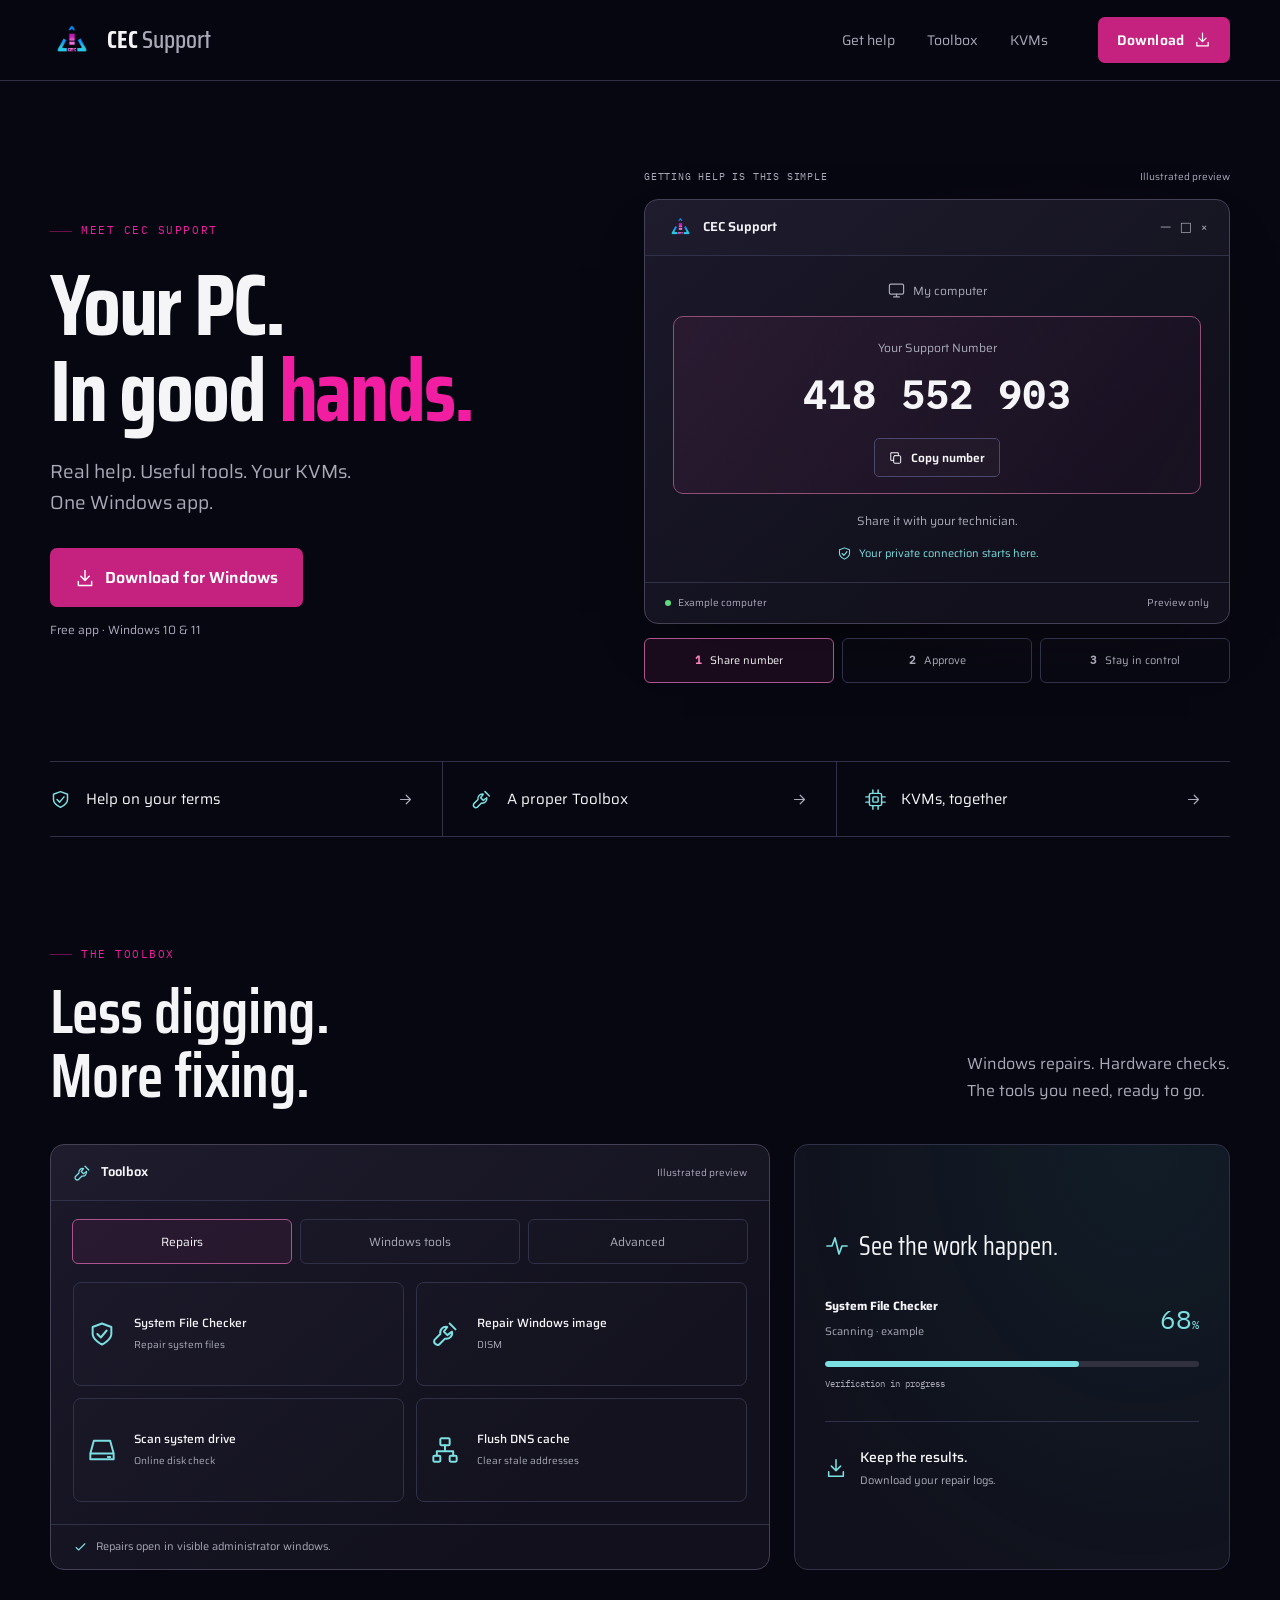
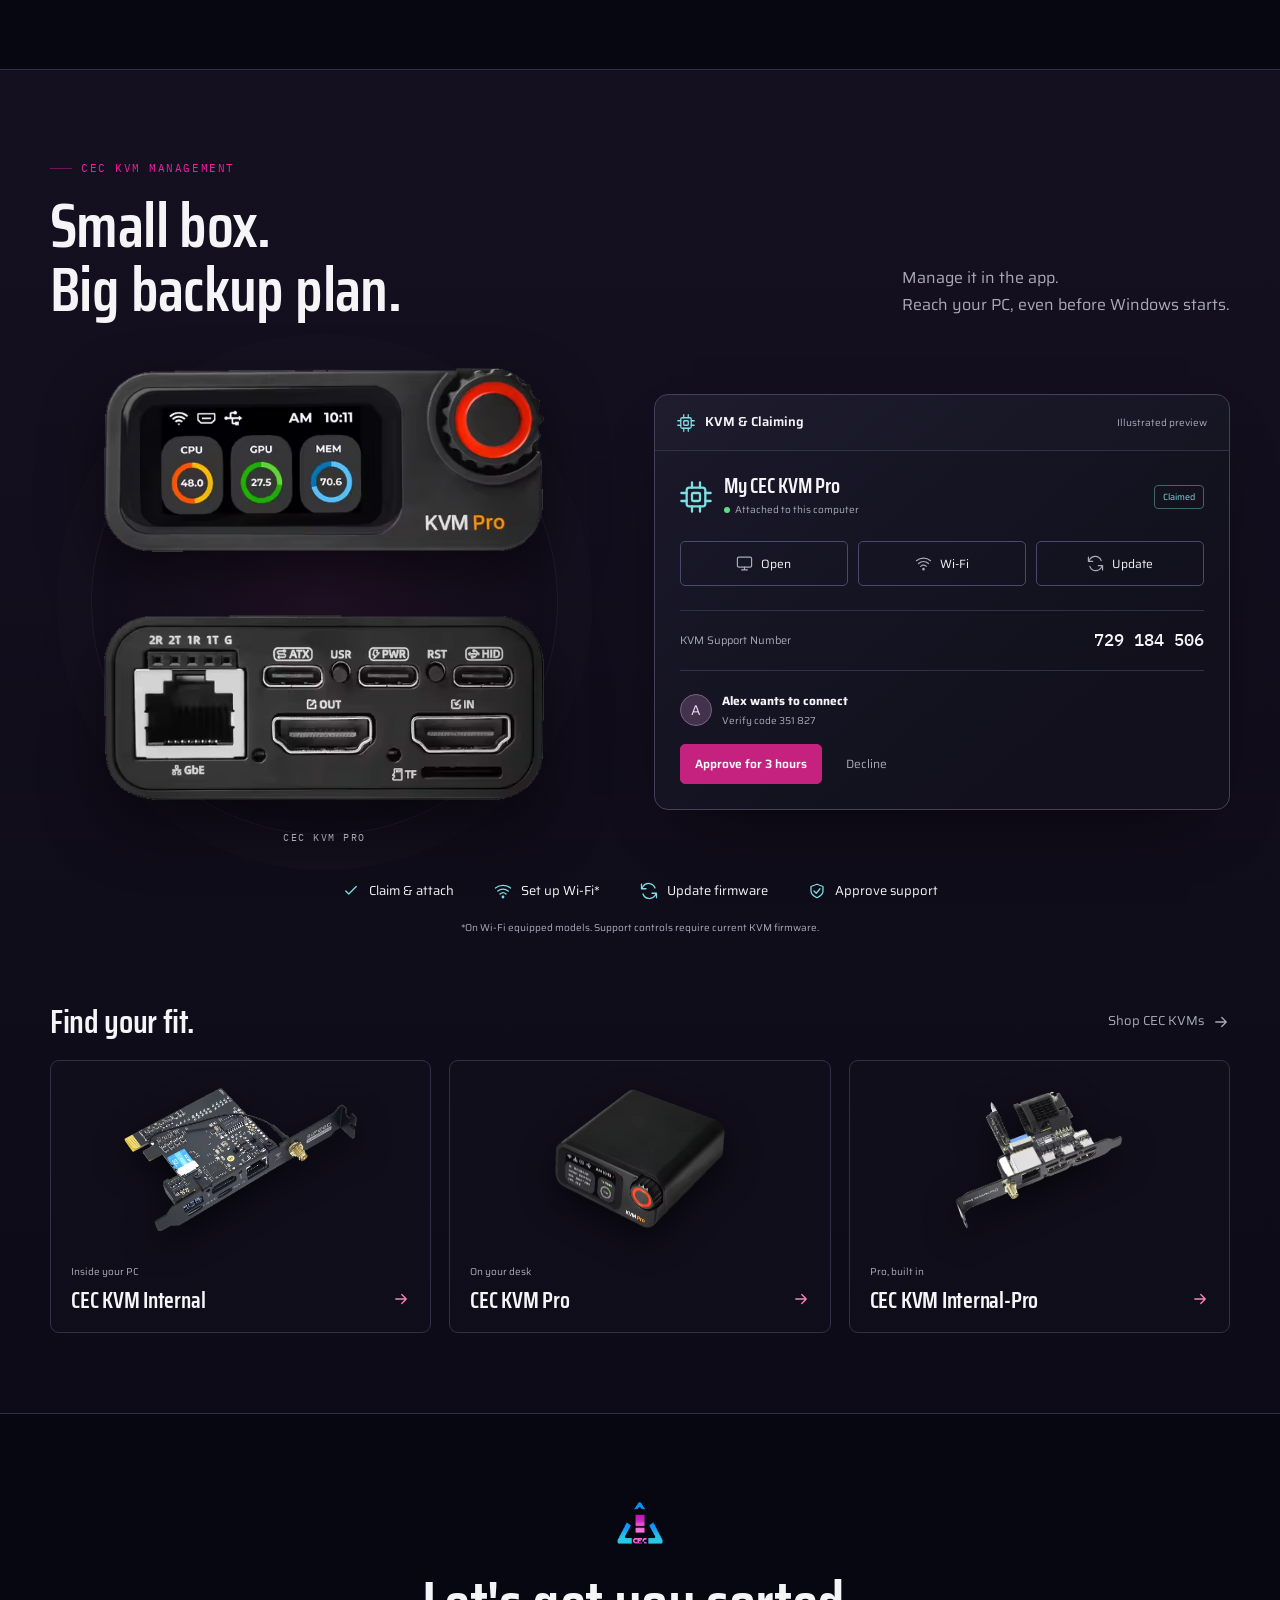
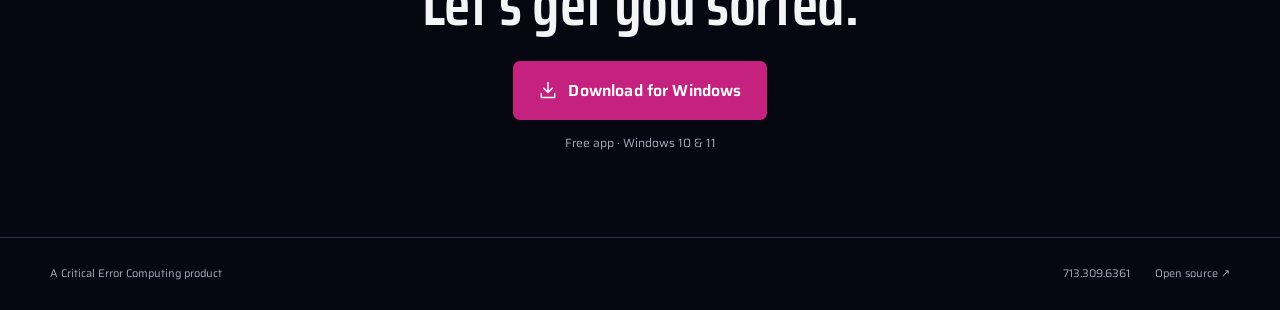
==== commit 6248d60b: "Refresh support site with visual support, Toolbox, and KVM tours" ====
--- a/index.html
+++ b/index.html
@@ -1,386 +1,190 @@
 <!DOCTYPE html>
 <html lang="en">
 <head>
-<meta charset="utf-8">
-<meta name="viewport" content="width=device-width, initial-scale=1">
-<title>CEC Support · we fix it, you stay in control</title>
-<meta name="description" content="Free remote help for Windows: press Ask for help and a real technician connects. Plus CEC KVMs: a hardware help button that brings CEC support to any machine, even headless ones, on lifetime support.">
-<meta name="theme-color" content="#070711">
-<link rel="icon" type="image/svg+xml" href="favicon.svg">
-<link rel="icon" sizes="48x48 32x32 16x16" href="favicon.ico">
-<link rel="apple-touch-icon" href="apple-touch-icon.png">
-<meta property="og:type" content="website">
-<meta property="og:title" content="CEC Support · remote help for Windows">
-<meta property="og:description" content="Press Ask for help and a real technician connects; you approve them by name. Plus CEC KVMs: a hardware help button that brings CEC support to any machine.">
-<meta property="og:url" content="https://support.cec.direct/">
-<meta property="og:image" content="https://support.cec.direct/og.png">
-<link rel="stylesheet" href="ds/cec/styles.css">
-<style>
-  body { margin: 0; background: oklch(0.135 0.022 285); }
-  .big-btn { font-size: 17px; padding: 16px 30px; border-radius: 6px; }
-  .cap { font-family: var(--font-mono); font-size: 11px; letter-spacing: 0.12em; text-transform: uppercase; color: var(--faint); }
-
-  /* The product moment, shown not told: a mock "connection request". */
-  .mock { position: relative; background: linear-gradient(180deg, var(--surface), var(--bg-2)); border: 1px solid var(--border-bright); border-radius: 16px; padding: 26px 24px; box-shadow: 0 30px 80px -30px oklch(0.64 0.255 350 / 0.45); max-width: 400px; }
-  .mock-badge { display: flex; align-items: center; gap: 9px; color: var(--accent); font-family: var(--font-mono); font-size: 10.5px; letter-spacing: 0.16em; text-transform: uppercase; }
-  .mock-title { font-family: var(--font-display); font-size: 22px; font-weight: 600; line-height: 1.2; margin: 16px 0 6px; color: var(--text); }
-  .mock-sub { font-size: 13.5px; color: var(--dim); margin: 0 0 18px; }
-  .mock-verify { font-size: 12.5px; color: var(--dim); line-height: 1.5; background: var(--bg); border: 1px solid var(--border); border-radius: 5px; padding: 10px 14px; margin: 0 0 18px; }
-  .mock-verify strong { color: var(--text); }
-  .mock-actions { display: grid; grid-template-columns: 1fr; gap: 9px; }
-  .mock-btn { text-align: center; font-family: var(--font-body); font-weight: 600; font-size: 13.5px; padding: 12px 10px; border-radius: 5px; border: 1px solid transparent; transition: transform 450ms ease, filter 450ms ease; }
-  .mock-btn .hint { display: block; font-weight: 400; font-size: 11.5px; opacity: 0.75; margin-top: 2px; }
-  .mock-btn.pressed { transform: scale(0.955); filter: brightness(1.3); }
-
-  /* A lazy loop through the flow: ask -> in line -> approve. The scenes
-     stack in one grid cell and crossfade; without JS (or with reduced
-     motion) only the approval card shows, which is the state that matters. */
-  .mock-stage { display: grid; }
-  .mock-scene { grid-area: 1 / 1; opacity: 0; pointer-events: none; transition: opacity 550ms ease; display: flex; flex-direction: column; justify-content: center; }
-  /* Incoming starts only after outgoing has fully cleared: a lazy dip
-     through dark, never text over text. */
-  .mock-scene.on { opacity: 1; transition-delay: 650ms; transition-duration: 900ms; }
-  /* The demoted fallback, mirroring the app: a slim ghost pill and a whisper
-     under a divider, clearly subordinate to the Ask button. */
-  .mock-minor { margin-top: 16px; padding-top: 14px; border-top: 1px solid var(--border); display: flex; flex-direction: column; align-items: center; gap: 6px; }
-  .mini-btn { font-family: var(--font-body); font-weight: 600; font-size: 12px; color: var(--text); border: 1px solid var(--border-bright); border-radius: 5px; padding: 6px 14px; }
-  .mini-hint { font-size: 11px; color: var(--faint); }
-
-  /* CEC's contact points on the waiting beat: call, or catch the live. */
-  .mock-contact { text-align: left; background: var(--bg); border: 1px solid var(--border); border-radius: 5px; padding: 10px 14px; margin: 0 0 14px; display: flex; flex-direction: column; gap: 7px; }
-  .mc-row { display: flex; justify-content: space-between; align-items: baseline; gap: 12px; }
-  .mc-k { font-family: var(--font-mono); font-size: 9.5px; letter-spacing: 0.12em; text-transform: uppercase; color: var(--faint); white-space: nowrap; }
-  .mc-v { font-size: 13px; font-weight: 600; color: var(--text); }
-  .mc-live { font-size: 11.5px; color: var(--accent); text-decoration: underline; overflow-wrap: anywhere; text-align: right; }
-
-  /* The identity bar under every scene: the app keeps this pair on screen
-     the whole time, so the mock does too. */
-  .mock-idbar { margin-top: 18px; padding-top: 12px; border-top: 1px solid var(--border); display: flex; justify-content: center; align-items: baseline; gap: 12px; flex-wrap: wrap; }
-  .mock-id-name { font-size: 11.5px; font-weight: 600; color: var(--dim); }
-  .mock-id-num { font-family: var(--font-mono); font-size: 10.5px; color: var(--faint); }
-
-  .pulse-dot { width: 13px; height: 13px; border-radius: 50%; background: var(--accent); margin: 0 auto 14px; animation: breathe 1.6s ease-in-out infinite; }
-  @keyframes breathe { 0%, 100% { transform: scale(1); opacity: 1; } 50% { transform: scale(1.35); opacity: 0.55; } }
-  @media (prefers-reduced-motion: reduce) { .mock-scene { transition: none; } .pulse-dot { animation: none; } }
-  .mock-btn.primary { background: var(--accent); color: #fff; box-shadow: 0 8px 22px -8px oklch(0.64 0.255 350 / 0.6); }
-  .mock-btn.ghost { background: transparent; border-color: var(--border-bright); color: var(--text); }
-  .mock-deny { text-align: center; margin-top: 12px; font-size: 12.5px; color: var(--faint); }
-
-  .step-num { font-family: var(--font-display); font-size: 40px; font-weight: 700; color: var(--accent); line-height: 1; }
-  .assure { display: inline-flex; align-items: center; gap: 9px; font-size: 14px; color: var(--dim); }
-  .assure svg { width: 20px; height: 20px; color: var(--accent); flex-shrink: 0; }
-  @media (max-width: 860px) { .hero-grid { grid-template-columns: 1fr !important; } .mock { margin: 0 auto; } }
-
-  /* ============================================================
-     KVMs, the hardware. A lead-in hero (text + device, echoing
-     the app hero up top), then the lineup in CEC's signature
-     FleetCard, then a tight support + link close. Kept direct.
-     ============================================================ */
-  .kvm-sec { border-top: 1px solid var(--border); overflow: hidden; }
-
-  /* Lead-in: copy on the left, the Pro's screen + USR-button panel on
-     the right, the same shape as the page's opening hero. */
-  .kvm-hero { display: grid; grid-template-columns: 1.05fr 0.95fr; gap: clamp(30px, 5.5vw, 68px); align-items: center; }
-  .kvm-hero h2 { margin: 16px 0; }
-  .kvm-hero .lede { max-width: 46ch; margin-bottom: 24px; }
-  .kvm-hero-tags { display: flex; flex-wrap: wrap; gap: 10px; }
-  .kvm-hero-shot { position: relative; display: grid; place-items: center; }
-  .kvm-hero-shot img { position: relative; z-index: 1; width: min(420px, 100%); height: auto; filter: drop-shadow(0 34px 58px rgb(0 0 0 / 0.6)); }
-
-  /* The lineup: CEC's signature FleetCard (the same allmystuff.works uses):
-     photo on a faint accent-lit stage, class label, name, price, a line,
-     spec chips, a link. Hover lifts and tints to the product accent (--pa). */
-  .kvm-grid { display: grid; grid-template-columns: repeat(4, minmax(0, 1fr)); gap: 18px; margin: clamp(48px, 7vw, 82px) auto 0; }
-  @media (max-width: 1040px) { .kvm-grid { grid-template-columns: repeat(2, minmax(0, 1fr)); max-width: 660px; } }
-  @media (max-width: 540px) { .kvm-grid { grid-template-columns: 1fr; max-width: 420px; } }
-
-  .fleet { --pa: var(--accent); display: flex; flex-direction: column; position: relative; color: inherit; background: linear-gradient(180deg, var(--surface), var(--bg-2)); border: 1px solid var(--border); border-radius: var(--r-lg); overflow: hidden; transition: transform var(--dur-base) var(--ease-out), border-color var(--dur-base) ease, box-shadow var(--dur-base) ease; }
-  .fleet:hover { transform: translateY(-5px); border-color: color-mix(in oklch, var(--pa) 58%, transparent); box-shadow: 0 30px 70px -40px var(--pa); }
-  .fleet.featured { border-color: color-mix(in oklch, var(--pa) 58%, transparent); }
-  .fleet-flag { position: absolute; top: 14px; right: 14px; z-index: 3; font-family: var(--font-mono); font-size: 10px; letter-spacing: 0.16em; text-transform: uppercase; color: #fff; background: var(--pa); padding: 4px 10px; border-radius: var(--r-xs); }
-  .fleet-shot { position: relative; height: 194px; display: grid; place-items: center; padding: 18px; border-bottom: 1px solid var(--border); background: radial-gradient(ellipse 70% 70% at 50% 45%, color-mix(in oklch, var(--pa) 16%, transparent), transparent 70%); }
-  .fleet-shot img { position: relative; max-width: 88%; max-height: 168px; width: auto; object-fit: contain; z-index: 1; filter: drop-shadow(0 18px 28px rgba(0, 0, 0, 0.5)); }
-  .fleet-body { padding: 22px 22px 24px; display: flex; flex-direction: column; flex: 1; }
-  .fleet-no { font-family: var(--font-mono); font-size: 11px; letter-spacing: 0.1em; text-transform: uppercase; color: var(--pa); margin-bottom: 8px; }
-  .fleet-name { font-family: var(--font-display); font-weight: 600; font-size: 30px; line-height: 1; margin-bottom: 10px; }
-  .fleet-price { display: flex; align-items: baseline; gap: 8px; margin-bottom: 14px; }
-  .fleet-price b { font-family: var(--font-display); font-size: 34px; font-weight: 700; line-height: 1; }
-  .fleet-price small { font-family: var(--font-mono); font-size: 12px; color: var(--faint); }
-  .fleet-role { color: var(--dim); font-size: 14px; line-height: 1.55; margin-bottom: 18px; }
-  .fleet-role strong { color: var(--text); font-weight: 600; }
-  .fleet-chips { display: flex; flex-wrap: wrap; gap: 7px; margin-bottom: 22px; }
-  .fleet-chips span { font-family: var(--font-mono); font-size: 11px; color: var(--dim); border: 1px solid var(--border); border-radius: var(--r-xs); padding: 4px 9px; }
-  .fleet-link { margin-top: auto; font-family: var(--font-body); font-weight: 600; font-size: 15px; color: var(--pa); display: inline-flex; align-items: center; gap: 8px; transition: gap var(--dur-base) ease; }
-  .fleet:hover .fleet-link { gap: 12px; }
-
-  /* One terse fact line + the link out, in the page's own caption style. */
-  .kvm-foot { margin-top: clamp(30px, 4.5vw, 52px); display: flex; flex-direction: column; align-items: center; gap: 16px; text-align: center; }
-  .kvm-foot .cap { line-height: 1.7; }
-  .kvm-foot .cap b { color: var(--accent); font-weight: 600; }
-
-  @media (max-width: 860px) { .kvm-hero { grid-template-columns: 1fr; gap: 26px; text-align: center; } .kvm-hero .eyebrow { justify-content: center; } .kvm-hero .lede { margin-left: auto; margin-right: auto; } .kvm-hero-tags { justify-content: center; } }
-</style>
+  <meta charset="utf-8">
+  <meta name="viewport" content="width=device-width, initial-scale=1">
+  <title>CEC Support · Help, tools, and KVMs</title>
+  <meta name="description" content="Share your Support Number. Approve your technician. Repair Windows with Toolbox and manage your CEC KVMs, all in one app.">
+  <meta name="theme-color" content="#070711">
+  <link rel="canonical" href="https://support.cec.direct/">
+  <link rel="icon" type="image/svg+xml" href="favicon.svg">
+  <link rel="icon" sizes="48x48 32x32 16x16" href="favicon.ico">
+  <link rel="apple-touch-icon" href="apple-touch-icon.png">
+  <meta property="og:type" content="website">
+  <meta property="og:title" content="CEC Support · Help, tools, and KVMs">
+  <meta property="og:description" content="Real help. Useful tools. Your KVMs. One Windows app.">
+  <meta property="og:url" content="https://support.cec.direct/">
+  <meta property="og:image" content="https://support.cec.direct/assets/kvm-hero.png">
+  <meta property="og:image:alt" content="CEC KVM Pro, front and back">
+  <link rel="stylesheet" href="ds/cec/styles.css">
+  <link rel="stylesheet" href="assets/site.css">
+  <script src="assets/site.js" defer></script>
 </head>
 <body>
-<div style="min-height: 100vh; background: var(--bg); color: var(--text); font-family: var(--font-body); overflow-x: clip;">
+  <a class="skip-link" href="#main">Skip to content</a>
+  <svg class="icon-defs" xmlns="http://www.w3.org/2000/svg" aria-hidden="true">
+    <symbol id="i-arrow" viewBox="0 0 24 24"><path d="M5 12h14m-6-6 6 6-6 6"/></symbol>
+    <symbol id="i-download" viewBox="0 0 24 24"><path d="M12 3v12m-5-5 5 5 5-5M4 16v5h16v-5"/></symbol>
+    <symbol id="i-copy" viewBox="0 0 24 24"><rect x="8" y="8" width="12" height="13" rx="2"/><path d="M16 8V3H3v13h5"/></symbol>
+    <symbol id="i-shield" viewBox="0 0 24 24"><path d="m12 3 8 3v6c0 5-8 9-8 9s-8-4-8-9V6z"/><path d="m8 12 3 3 5-6"/></symbol>
+    <symbol id="i-screen" viewBox="0 0 24 24"><rect x="2" y="3" width="20" height="14" rx="2"/><path d="M8 21h8m-4-4v4"/></symbol>
+    <symbol id="i-tools" viewBox="0 0 24 24"><path d="M14 6a5 5 0 0 0-6 6L3 17a3 3 0 0 0 4 4l5-5a5 5 0 0 0 6-6l-4 3-3-3zM16 3l5 5"/></symbol>
+    <symbol id="i-drive" viewBox="0 0 24 24"><path d="m5 4-3 11v5h20v-5L19 4zM2 15h20m-5 3h2"/></symbol>
+    <symbol id="i-network" viewBox="0 0 24 24"><rect x="8" y="2" width="8" height="6" rx="1"/><path d="M12 8v5M5 17v-4h14v4"/><rect x="2" y="17" width="6" height="5" rx="1"/><rect x="16" y="17" width="6" height="5" rx="1"/></symbol>
+    <symbol id="i-activity" viewBox="0 0 24 24"><path d="M2 12h5l3-8 4 16 3-8h5"/></symbol>
+    <symbol id="i-chip" viewBox="0 0 24 24"><rect x="5" y="5" width="14" height="14" rx="2"/><path d="M9 1v4m6-4v4M9 19v4m6-4v4M1 9h4m-4 6h4m14-6h4m-4 6h4"/><rect x="9" y="9" width="6" height="6" rx="1"/></symbol>
+    <symbol id="i-wifi" viewBox="0 0 24 24"><path d="M2 8a16 16 0 0 1 20 0M5 12a11 11 0 0 1 14 0m-11 4a6 6 0 0 1 8 0"/><circle cx="12" cy="20" r="1"/></symbol>
+    <symbol id="i-refresh" viewBox="0 0 24 24"><path d="M20 8a9 9 0 0 0-16-2L2 9m0-6v6h6m-4 7a9 9 0 0 0 16 2l2-3m0 6v-6h-6"/></symbol>
+    <symbol id="i-check" viewBox="0 0 24 24"><path d="m5 12 4 4L19 6"/></symbol>
+    <symbol id="i-terminal" viewBox="0 0 24 24"><rect x="2" y="3" width="20" height="18" rx="2"/><path d="m6 8 4 4-4 4m7 0h5"/></symbol>
+  </svg>
 
-  <!-- NAV -->
-  <nav style="position: sticky; top: 0; z-index: 50; background: oklch(0.135 0.022 285 / 0.74); backdrop-filter: blur(14px) saturate(1.2); border-bottom: 1px solid var(--border);">
-    <div class="wrap" style="display: flex; align-items: center; justify-content: space-between; height: 66px; gap: 18px;">
-      <a href="./" style="display: flex; align-items: center; gap: 11px;">
-        <img src="assets/cec-logo.png" alt="CEC" style="height: 32px; width: auto; display: block;">
-        <span style="font-family: var(--font-display); font-weight: 700; font-size: 20px;">CEC <span style="color: var(--dim); font-weight: 500;">Support</span></span>
-      </a>
-      <div style="display: flex; align-items: center; gap: 20px;">
-        <a href="#kvms" class="cap" style="color: var(--dim);">KVMs</a>
-        <a class="btn btn-primary btn-sm dl" href="https://github.com/mrjeeves/CECSupport/releases/latest" data-asset-end="-setup.exe">Download</a>
+  <header class="site-header">
+    <nav class="wrap nav" aria-label="Main navigation">
+      <a class="brand" href="./"><img src="assets/cec-logo.png" width="44" height="32" alt=""><span>CEC <b>Support</b></span></a>
+      <div class="nav-links"><a href="#help">Get help</a><a href="#toolbox">Toolbox</a><a href="#kvms">KVMs</a></div>
+      <a class="btn btn-primary btn-sm dl" href="https://github.com/mrjeeves/CECSupport/releases/latest">Download <svg class="icon" aria-hidden="true"><use href="#i-download"/></svg></a>
+    </nav>
+  </header>
+
+  <main id="main">
+    <section class="hero wrap" id="help" aria-labelledby="hero-title">
+      <div class="hero-copy">
+        <span class="eyebrow">Meet CEC Support</span>
+        <h1 id="hero-title">Your PC.<br>In good <span>hands.</span></h1>
+        <p class="hero-lede">Real help. Useful tools. Your KVMs.<br>One Windows app.</p>
+        <a class="btn btn-primary download-main dl" href="https://github.com/mrjeeves/CECSupport/releases/latest"><svg class="icon" aria-hidden="true"><use href="#i-download"/></svg>Download for Windows</a>
+        <p class="download-note">Free app · Windows 10 &amp; 11</p>
       </div>
+
+      <div class="support-tour" data-tour>
+        <div class="tour-heading"><span class="micro">Getting help is this simple</span><span class="preview-label">Illustrated preview</span></div>
+        <div class="app-window support-window">
+          <div class="window-bar"><span class="window-brand"><img src="assets/cec-logo.png" alt="">CEC Support</span><span class="window-dots" aria-hidden="true">— &nbsp; □ &nbsp; ×</span></div>
+          <div class="tour-panel" id="help-number" data-panel>
+            <div class="computer-label"><svg class="icon" aria-hidden="true"><use href="#i-screen"/></svg> My computer</div>
+            <div class="number-card">
+              <span>Your Support Number</span>
+              <strong class="support-number">418 552 903</strong>
+              <span class="ui-button"><svg class="icon" aria-hidden="true"><use href="#i-copy"/></svg>Copy number</span>
+            </div>
+            <p class="panel-note">Share it with your technician.</p>
+            <div class="privacy-line"><svg class="icon" aria-hidden="true"><use href="#i-shield"/></svg>Your private connection starts here.</div>
+          </div>
+          <div class="tour-panel" id="help-approve" data-panel>
+            <div class="request-person"><span class="avatar">A</span><div><strong>Alex wants to connect</strong><span>View and control your screen</span></div></div>
+            <div class="verification"><span>Confirm your technician's name</span><strong>Alex</strong></div>
+            <div class="approval-options"><span class="ui-button primary">Approve for 3 hours</span><span class="ui-button">Just this once</span><span class="decline">Decline</span></div>
+          </div>
+          <div class="tour-panel" id="help-control" data-panel>
+            <div class="connection-icon"><svg class="icon" aria-hidden="true"><use href="#i-shield"/></svg></div>
+            <h2 class="panel-title">You're in control.</h2>
+            <div class="access-card"><span class="avatar">A</span><div><strong>Alex <span class="status-dot"></span></strong><span>Connected · Controlling</span><span>Access remaining: 2h 43m</span></div><span class="forget">Forget</span></div>
+            <p class="panel-note">“Forget” disconnects and removes access.</p>
+          </div>
+          <div class="window-footer"><span class="status-dot"></span> Example computer <span>Preview only</span></div>
+        </div>
+        <div class="tour-controls" aria-label="Preview the support steps" hidden>
+          <button type="button" data-step aria-controls="help-number" aria-pressed="true"><b>1</b><span>Share number</span></button>
+          <button type="button" data-step aria-controls="help-approve" aria-pressed="false"><b>2</b><span>Approve</span></button>
+          <button type="button" data-step aria-controls="help-control" aria-pressed="false"><b>3</b><span>Stay in control</span></button>
+        </div>
+      </div>
+    </section>
+
+    <div class="wrap quick-links" aria-label="Explore the app">
+      <a href="#help"><svg class="icon" aria-hidden="true"><use href="#i-shield"/></svg><span>Help on your terms</span><svg class="icon arrow" aria-hidden="true"><use href="#i-arrow"/></svg></a>
+      <a href="#toolbox"><svg class="icon" aria-hidden="true"><use href="#i-tools"/></svg><span>A proper Toolbox</span><svg class="icon arrow" aria-hidden="true"><use href="#i-arrow"/></svg></a>
+      <a href="#kvms"><svg class="icon" aria-hidden="true"><use href="#i-chip"/></svg><span>KVMs, together</span><svg class="icon arrow" aria-hidden="true"><use href="#i-arrow"/></svg></a>
     </div>
-  </nav>
 
-  <!-- HERO -->
-  <header style="position: relative; padding: clamp(48px, 7vw, 96px) 0 clamp(48px, 6vw, 88px); overflow: hidden;">
-    <div class="grid-bg"></div>
-    <div class="glow" style="width: 520px; height: 460px; right: -6%; top: -18%; background: var(--accent); opacity: 0.12;"></div>
-    <div class="wrap" style="position: relative; z-index: 2;">
-      <div class="hero-grid" style="display: grid; grid-template-columns: 1.05fr 0.95fr; gap: clamp(36px, 6vw, 72px); align-items: center;">
-        <div>
-          <span class="eyebrow no-rule">Remote help · Windows</span>
-          <h1 style="font-family: var(--font-display); font-weight: 700; font-size: clamp(44px, 6.2vw, 82px); line-height: 1.0; letter-spacing: -0.01em; margin: 18px 0 16px;">Real help,<br>one click&nbsp;away.</h1>
-          <p class="lede" style="max-width: 42ch; margin-bottom: 30px;">Download the app and press <strong>Ask for help</strong> and a real technician sees your request and connects. No numbers to read out, no jargon, no trip to the shop.</p>
-          <a class="btn btn-primary rep-cue big-btn dl" href="https://github.com/mrjeeves/CECSupport/releases/latest" data-asset-end="-setup.exe">Download for Windows</a>
-          <p class="cap" style="margin-top: 16px;">Free · Windows 10 &amp; 11 · no account</p>
-        </div>
-
-        <!-- the product moment, played out: press Ask for help, wait a beat in
-             line, approve your technician. Slow crossfades on a loop. -->
-        <div class="mock" role="img" aria-label="The app, animated: you press Ask for help, wait in line (with CEC's phone number 713.309.6361 and TikTok shown while you wait), then Alex asks to connect; nothing is shared until you approve them by name, and your computer's name and Support Number stay at the bottom of the window the whole time.">
-          <div class="mock-badge">
-            <img src="assets/cec-logo.png" alt="" aria-hidden="true" style="height: 20px; width: auto; display: block;">
-            CEC Support
+    <section class="feature-section wrap" id="toolbox" aria-labelledby="toolbox-title">
+      <div class="section-heading">
+        <div><span class="eyebrow">The Toolbox</span><h2 id="toolbox-title">Less digging.<br>More fixing.</h2></div>
+        <p>Windows repairs. Hardware checks.<br>The tools you need, ready to go.</p>
+      </div>
+      <div class="toolbox-layout">
+        <div class="app-window toolbox-window" data-tour>
+          <div class="window-bar"><span class="window-brand"><svg class="icon" aria-hidden="true"><use href="#i-tools"/></svg>Toolbox</span><span class="preview-label">Illustrated preview</span></div>
+          <div class="tool-tabs tour-controls" aria-label="Preview Toolbox categories" hidden>
+            <button type="button" data-step aria-controls="tools-repairs" aria-pressed="true">Repairs</button>
+            <button type="button" data-step aria-controls="tools-windows" aria-pressed="false">Windows tools</button>
+            <button type="button" data-step aria-controls="tools-advanced" aria-pressed="false">Advanced</button>
           </div>
-          <div class="mock-stage">
-            <div class="mock-scene" data-scene="ask" style="text-align: center;">
-              <div class="mock-title">How can we help?</div>
-              <div class="mock-actions" style="margin-top: 12px;">
-                <div class="mock-btn primary" id="mock-ask-btn">Ask for help <span class="hint">Raise your hand; a technician sees your request and connects</span></div>
-              </div>
-              <div class="mock-minor">
-                <span class="mini-btn">Show Support Number</span>
-                <span class="mini-hint">If we ask for your number, or you'd like to confirm it</span>
-              </div>
-            </div>
-            <div class="mock-scene" data-scene="wait" style="text-align: center;">
-              <span class="pulse-dot"></span>
-              <div class="mock-title" style="margin-top: 0;">Help is on the way</div>
-              <p class="mock-sub" style="margin-bottom: 14px;">You're in line; a CEC technician will connect shortly.</p>
-              <div class="mock-contact">
-                <div class="mc-row"><span class="mc-k">Call us</span><span class="mc-v">713.309.6361</span></div>
-                <div class="mc-row"><span class="mc-k">Catch us live</span><a class="mc-live" href="https://www.tiktok.com/@criticalerrorcomputing">tiktok.com/@criticalerrorcomputing</a></div>
-              </div>
-              <div class="mock-deny" style="margin-top: 0;">Stop asking</div>
-            </div>
-            <div class="mock-scene on" data-scene="approve">
-              <div class="mock-title">Alex is trying to connect to your computer.</div>
-              <p class="mock-sub">They want to see and control your screen so they can help you.</p>
-              <p class="mock-verify">Only continue if you're expecting <strong>Alex</strong>, the name your technician will have told you to look for.</p>
-              <div class="mock-actions">
-                <div class="mock-btn primary">Approve once <span class="hint">Just for right now</span></div>
-                <div class="mock-btn ghost">Auto-approve for 3 hours <span class="hint">Handy for a repair that may need a restart</span></div>
-              </div>
-              <div class="mock-deny">No thanks, don't connect</div>
+          <div class="tools-panel" id="tools-repairs" data-panel>
+            <h3 class="fallback-title">Repairs</h3>
+            <div class="tool-grid">
+              <div class="tool"><svg class="icon" aria-hidden="true"><use href="#i-shield"/></svg><strong>System File Checker</strong><span>Repair system files</span></div>
+              <div class="tool"><svg class="icon" aria-hidden="true"><use href="#i-tools"/></svg><strong>Repair Windows image</strong><span>DISM</span></div>
+              <div class="tool"><svg class="icon" aria-hidden="true"><use href="#i-drive"/></svg><strong>Scan system drive</strong><span>Online disk check</span></div>
+              <div class="tool"><svg class="icon" aria-hidden="true"><use href="#i-network"/></svg><strong>Flush DNS cache</strong><span>Clear stale addresses</span></div>
             </div>
           </div>
-          <!-- The identity bar rides every scene, like the app's: the pair we
-               match on stays on screen the whole time. -->
-          <div class="mock-idbar">
-            <span class="mock-id-name">Kitchen PC (KITCHEN-01)</span>
-            <span class="mock-id-num">CEC Support 418 552 903</span>
+          <div class="tools-panel" id="tools-windows" data-panel>
+            <h3 class="fallback-title">Windows tools</h3>
+            <div class="tool-grid">
+              <div class="tool"><svg class="icon" aria-hidden="true"><use href="#i-activity"/></svg><strong>Task Manager</strong><span>See what's running</span></div>
+              <div class="tool"><svg class="icon" aria-hidden="true"><use href="#i-chip"/></svg><strong>Device Manager</strong><span>Hardware &amp; drivers</span></div>
+              <div class="tool"><svg class="icon" aria-hidden="true"><use href="#i-terminal"/></svg><strong>Event Viewer</strong><span>Windows event logs</span></div>
+              <div class="tool"><svg class="icon" aria-hidden="true"><use href="#i-screen"/></svg><strong>System Information</strong><span>Your PC at a glance</span></div>
+            </div>
+          </div>
+          <div class="tools-panel" id="tools-advanced" data-panel>
+            <h3 class="fallback-title">Advanced</h3>
+            <div class="tool-grid">
+              <div class="tool"><svg class="icon" aria-hidden="true"><use href="#i-activity"/></svg><strong>Crucible Tests</strong><span>Hardware stress tests</span></div>
+              <div class="tool"><svg class="icon" aria-hidden="true"><use href="#i-drive"/></svg><strong>Disk Management</strong><span>Drives &amp; partitions</span></div>
+              <div class="tool"><svg class="icon" aria-hidden="true"><use href="#i-terminal"/></svg><strong>Registry Editor</strong><span>Advanced configuration</span></div>
+              <div class="tool"><svg class="icon" aria-hidden="true"><use href="#i-shield"/></svg><strong>Reliability Monitor</strong><span>Stability history</span></div>
+            </div>
+          </div>
+          <div class="toolbox-footer"><svg class="icon" aria-hidden="true"><use href="#i-check"/></svg>Repairs open in visible administrator windows.</div>
+        </div>
+        <div class="progress-showcase">
+          <div class="progress-heading"><svg class="icon" aria-hidden="true"><use href="#i-activity"/></svg><span>See the work happen.</span></div>
+          <div class="job-preview"><div><strong>System File Checker</strong><span>Scanning · example</span></div><span class="job-percent">68<small>%</small></span><div class="progress-track" aria-hidden="true"><span></span></div><p>Verification in progress</p></div>
+          <div class="log-preview"><svg class="icon" aria-hidden="true"><use href="#i-download"/></svg><div><strong>Keep the results.</strong><span>Download your repair logs.</span></div></div>
+        </div>
+      </div>
+    </section>
+
+    <section class="kvm-section" id="kvms" aria-labelledby="kvm-title">
+      <div class="wrap">
+        <div class="section-heading">
+          <div><span class="eyebrow">CEC KVM management</span><h2 id="kvm-title">Small box.<br>Big backup plan.</h2></div>
+          <p>Manage it in the app.<br>Reach your PC, even before Windows starts.</p>
+        </div>
+        <div class="kvm-showcase">
+          <div class="hardware-stage"><div class="hardware-ring" aria-hidden="true"></div><img src="assets/kvm-hero.png" alt="CEC KVM Pro with its screen and rear connections" loading="lazy"><span class="hardware-caption">CEC KVM Pro</span></div>
+          <div class="app-window kvm-window">
+            <div class="window-bar"><span class="window-brand"><svg class="icon" aria-hidden="true"><use href="#i-chip"/></svg>KVM &amp; Claiming</span><span class="preview-label">Illustrated preview</span></div>
+            <div class="kvm-panel">
+              <div class="device-heading"><svg class="icon device-icon" aria-hidden="true"><use href="#i-chip"/></svg><div><h3>My CEC KVM Pro</h3><p><span class="status-dot"></span>Attached to this computer</p></div><span class="device-tag">Claimed</span></div>
+              <div class="device-actions"><span><svg class="icon" aria-hidden="true"><use href="#i-screen"/></svg>Open</span><span><svg class="icon" aria-hidden="true"><use href="#i-wifi"/></svg>Wi-Fi</span><span><svg class="icon" aria-hidden="true"><use href="#i-refresh"/></svg>Update</span></div>
+              <div class="kvm-number"><span>KVM Support Number</span><strong>729 184 506</strong></div>
+              <div class="kvm-request"><span class="avatar">A</span><div><strong>Alex wants to connect</strong><span>Verify code 351 827</span></div></div>
+              <div class="kvm-approve"><span class="ui-button primary">Approve for 3 hours</span><span class="decline">Decline</span></div>
+            </div>
           </div>
         </div>
-      </div>
-    </div>
-  </header>
-
-  <!-- HOW IT WORKS -->
-  <section class="section" style="padding-top: 4px;">
-    <div class="wrap">
-      <div style="display: grid; grid-template-columns: repeat(auto-fit, minmax(min(240px, 100%), 1fr)); gap: clamp(24px, 4vw, 44px);">
-        <div>
-          <div class="step-num">1</div>
-          <h3 style="font-family: var(--font-display); font-size: 22px; font-weight: 600; margin: 14px 0 6px;">Press “Ask for help”</h3>
-          <p style="margin: 0; font-size: 15px; color: var(--dim); line-height: 1.6;">Raise your hand; every CEC technician sees your request, and one of them answers.</p>
-        </div>
-        <div>
-          <div class="step-num">2</div>
-          <h3 style="font-family: var(--font-display); font-size: 22px; font-weight: 600; margin: 14px 0 6px;">Approve your technician</h3>
-          <p style="margin: 0; font-size: 15px; color: var(--dim); line-height: 1.6;">Nothing is shared until you approve them by name, the name we'll have told you to expect.</p>
-        </div>
-        <div>
-          <div class="step-num">3</div>
-          <h3 style="font-family: var(--font-display); font-size: 22px; font-weight: 600; margin: 14px 0 6px;">We fix it</h3>
-          <p style="margin: 0; font-size: 15px; color: var(--dim); line-height: 1.6;">Watch everything as it happens. One tap ends it, whenever you like.</p>
+        <div class="kvm-benefits"><span><svg class="icon" aria-hidden="true"><use href="#i-check"/></svg>Claim &amp; attach</span><span><svg class="icon" aria-hidden="true"><use href="#i-wifi"/></svg>Set up Wi-Fi*</span><span><svg class="icon" aria-hidden="true"><use href="#i-refresh"/></svg>Update firmware</span><span><svg class="icon" aria-hidden="true"><use href="#i-shield"/></svg>Approve support</span></div>
+        <p class="hardware-note">*On Wi-Fi equipped models. Support controls require current KVM firmware.</p>
+        <div class="lineup-heading"><h3>Find your fit.</h3><a href="https://www.criticalerrorcomputing.com/collections/cec-kvm">Shop CEC KVMs <svg class="icon" aria-hidden="true"><use href="#i-arrow"/></svg></a></div>
+        <div class="product-grid">
+          <a class="product-card" href="https://www.criticalerrorcomputing.com/products/cec-kvm-internal"><div class="product-photo"><img src="assets/kvm-internal.png" alt="CEC KVM Internal card" loading="lazy"></div><div><span>Inside your PC</span><h3>CEC KVM Internal</h3></div><svg class="icon" aria-hidden="true"><use href="#i-arrow"/></svg></a>
+          <a class="product-card" href="https://www.criticalerrorcomputing.com/products/cec-kvm-pro"><div class="product-photo"><img src="assets/kvm-pro.png" alt="CEC KVM Pro with onboard screen" loading="lazy"></div><div><span>On your desk</span><h3>CEC KVM Pro</h3></div><svg class="icon" aria-hidden="true"><use href="#i-arrow"/></svg></a>
+          <a class="product-card" href="https://www.criticalerrorcomputing.com/products/cec-kvm-internal"><div class="product-photo"><img src="assets/kvm-internal-pro.png" alt="CEC KVM Internal-Pro card" loading="lazy"></div><div><span>Pro, built in</span><h3>CEC KVM Internal-Pro</h3></div><svg class="icon" aria-hidden="true"><use href="#i-arrow"/></svg></a>
         </div>
       </div>
-      <p class="cap" style="margin: 36px 0 0; text-align: center;">If we ask for your Support Number, or you'd like to confirm it, it's one tap behind <span style="color: var(--dim);">Show Support Number</span>.</p>
-    </div>
-  </section>
+    </section>
 
-  <!-- REASSURANCE -->
-  <section class="section" style="padding-top: 0;">
-    <div class="wrap">
-      <div style="background: linear-gradient(180deg, var(--surface), var(--bg-2)); border: 1px solid var(--border); border-radius: 16px; padding: clamp(24px, 4vw, 36px); display: flex; flex-wrap: wrap; gap: 18px 40px; justify-content: center;">
-        <span class="assure"><svg viewBox="0 0 24 24" fill="none" stroke="currentColor" stroke-width="2" stroke-linecap="round" stroke-linejoin="round"><path d="M12 3v10"/><path d="M8 9l4 4 4-4"/><path d="M4 17v2a2 2 0 0 0 2 2h12a2 2 0 0 0 2-2v-2"/></svg> Easy to install</span>
-        <span class="assure"><svg viewBox="0 0 24 24" fill="none" stroke="currentColor" stroke-width="2" stroke-linecap="round" stroke-linejoin="round"><path d="M9 15l6-6"/><path d="M11 6l1-1a4 4 0 0 1 6 6l-1 1"/><path d="M13 18l-1 1a4 4 0 0 1-6-6l1-1"/></svg> Easy to connect</span>
-        <span class="assure"><svg viewBox="0 0 24 24" fill="none" stroke="currentColor" stroke-width="2" stroke-linecap="round" stroke-linejoin="round"><rect x="4" y="10" width="16" height="11" rx="2"/><path d="M8 10V7a4 4 0 0 1 8 0v3"/></svg> Private &amp; encrypted</span>
-        <span class="assure"><svg viewBox="0 0 24 24" fill="none" stroke="currentColor" stroke-width="2" stroke-linecap="round" stroke-linejoin="round"><circle cx="12" cy="8" r="4"/><path d="M4 21v-1a6 6 0 0 1 6-6h4a6 6 0 0 1 6 6v1"/></svg> A real person helps</span>
-      </div>
-    </div>
-  </section>
-
-  <!-- KVMS -->
-  <section class="section kvm-sec" id="kvms">
-    <div class="glow" style="width: 520px; height: 380px; right: -8%; top: -4%; background: var(--violet); opacity: 0.10;"></div>
-    <div class="wrap" style="position: relative; z-index: 1;">
-
-      <!-- lead-in hero: copy + the Pro's screen and USR-button panel -->
-      <div class="kvm-hero">
-        <div>
-          <span class="eyebrow no-rule">CEC KVMs</span>
-          <h2 class="display-l">Real help,<br>one button away.</h2>
-          <p class="lede">Plug a CEC KVM into any machine, even a headless one, and its help button reaches this same queue. A CEC technician connects and fixes it, down to the BIOS, even when it won't boot.</p>
-          <div class="kvm-hero-tags">
-            <span class="chip"><span class="dot"></span>Help button on board</span>
-            <span class="chip"><span class="dot"></span>Lifetime support · or monthly</span>
-          </div>
-        </div>
-        <div class="kvm-hero-shot">
-          <div class="glow" style="width: 360px; height: 300px; left: 50%; top: 50%; transform: translate(-50%, -50%); background: var(--violet); opacity: 0.14;"></div>
-          <img src="assets/kvm-hero.png" alt="CEC KVM Pro · the front screen and the back panel, with its USR help button" loading="lazy">
-        </div>
-      </div>
-
-      <!-- the lineup -->
-      <div class="kvm-grid">
-        <!-- GO -->
-        <article class="fleet" style="--pa: oklch(0.75 0.15 195);">
-          <div class="fleet-shot" aria-label="CEC KVM Go product reveal coming soon"><span style="font-family: var(--font-display); font-size: clamp(34px, 6vw, 58px); font-weight: 700; letter-spacing: -0.04em;">CEC KVM Go</span></div>
-          <div class="fleet-body">
-            <div class="fleet-no" style="color: var(--warn);">Coming soon</div>
-            <div class="fleet-name">CEC KVM Go</div>
-            <div class="fleet-price"><b>TBD</b><small>· price to be announced</small></div>
-            <p class="fleet-role">The new external entry model. Final details will be announced before launch.</p>
-            <div class="fleet-chips"><span>Coming soon</span><span>Price TBD</span></div>
-          </div>
-        </article>
-        <!-- Internal -->
-        <a class="fleet" style="--pa: var(--violet);" href="https://www.criticalerrorcomputing.com/products/cec-kvm-internal">
-          <div class="fleet-shot"><img src="assets/kvm-internal.png" alt="CEC KVM Internal card" loading="lazy"></div>
-          <div class="fleet-body">
-            <div class="fleet-no">Standard</div>
-            <div class="fleet-name">CEC KVM Internal</div>
-            <div class="fleet-price"><b>$149.99</b><small>· once</small></div>
-            <p class="fleet-role">The same KVM on a card that lives inside the case.</p>
-            <div class="fleet-chips"><span>1080p</span><span>Wi-Fi</span><span>BOOT button</span></div>
-            <span class="fleet-link">Buy →</span>
-          </div>
-        </a>
-        <!-- Pro -->
-        <a class="fleet featured" style="--pa: var(--accent);" href="https://www.criticalerrorcomputing.com/products/cec-kvm-pro">
-          <span class="fleet-flag">Most popular</span>
-          <div class="fleet-shot"><img src="assets/kvm-pro.png" alt="CEC KVM Pro with onboard screen" loading="lazy"></div>
-          <div class="fleet-body">
-            <div class="fleet-no">Pro · 4K</div>
-            <div class="fleet-name">CEC KVM Pro</div>
-            <div class="fleet-price"><b>$299.99</b><small>· once</small></div>
-            <p class="fleet-role">4K capture with its own live screen. The flagship.</p>
-            <div class="fleet-chips"><span>4K</span><span>Wi-Fi 6 · GbE</span><span>USR button</span></div>
-            <span class="fleet-link">Buy →</span>
-          </div>
-        </a>
-        <!-- Internal-Pro -->
-        <a class="fleet" style="--pa: var(--accent);" href="https://www.criticalerrorcomputing.com/products/cec-kvm-internal">
-          <div class="fleet-shot"><img src="assets/kvm-internal-pro.png" alt="CEC KVM Internal-Pro card" loading="lazy"></div>
-          <div class="fleet-body">
-            <div class="fleet-no">Pro · 4K</div>
-            <div class="fleet-name">CEC KVM Internal-Pro</div>
-            <div class="fleet-price"><b>$299.99</b><small>· once</small></div>
-            <p class="fleet-role">The Pro board, built to live inside the case.</p>
-            <div class="fleet-chips"><span>4K</span><span>Wi-Fi 6</span><span>USR button</span></div>
-            <span class="fleet-link">Buy →</span>
-          </div>
-        </a>
-      </div>
-
-      <div class="kvm-foot">
-        <p class="cap">Claim &amp; assign in the app · iPhone &amp; Android in review</p>
-        <a class="btn btn-ghost btn-sm" href="https://www.criticalerrorcomputing.com/collections/cec-kvm">Shop them all →</a>
-      </div>
-
-    </div>
-  </section>
-
-    <!-- DOWNLOAD CTA -->
-  <section class="section" style="padding-top: 0;">
-    <div class="wrap">
-      <div style="position: relative; overflow: hidden; text-align: center; background: linear-gradient(180deg, var(--surface), var(--bg-2)); border: 1px solid var(--accent-line); border-radius: 16px; padding: clamp(36px, 5vw, 60px);">
-        <div class="glow" style="width: 420px; height: 300px; left: 50%; top: -30%; transform: translateX(-50%); background: var(--accent); opacity: 0.12;"></div>
-        <div style="position: relative;">
-          <h2 class="display-m" style="margin: 0 0 22px;">Ready when you are.</h2>
-          <a class="btn btn-primary rep-cue big-btn dl" href="https://github.com/mrjeeves/CECSupport/releases/latest" data-asset-end="-setup.exe">Download for Windows</a>
-          <p class="cap" style="margin-top: 16px;">Free · Windows 10 &amp; 11 · no account</p>
-        </div>
-      </div>
-    </div>
-  </section>
-
-  <!-- FOOTER -->
-  <footer style="border-top: 1px solid var(--border); padding: clamp(32px, 4vw, 48px) 0 32px;">
-    <div class="wrap" style="display: flex; align-items: center; justify-content: space-between; gap: 16px; flex-wrap: wrap;">
-      <div style="display: flex; align-items: center; gap: 10px;">
-        <img src="assets/cec-logo.png" alt="Critical Error Computing" style="height: 24px; width: auto;">
-        <span class="cap">A Critical Error Computing product</span>
-      </div>
-      <a href="https://github.com/mrjeeves/CECSupport" class="cap" style="color: var(--dim);">Open source →</a>
-    </div>
-  </footer>
-</div>
-
-<script>
-  // The hero mock's lazy loop: linger on the two-button front door, "press"
-  // Ask for help, wait in line a beat, then linger on the approval dialog.
-  // Reduced-motion users keep the static approval card the markup ships with.
-  (function () {
-    if (window.matchMedia && matchMedia("(prefers-reduced-motion: reduce)").matches) return;
-    var scenes = document.querySelectorAll(".mock-scene");
-    var askBtn = document.getElementById("mock-ask-btn");
-    if (!scenes.length || !askBtn) return;
-    function show(name) {
-      scenes.forEach(function (s) { s.classList.toggle("on", s.dataset.scene === name); });
-    }
-    // Lazy, and lazier where it matters: the front door gets a long look,
-    // and the waiting beat holds longest of the first two; it now carries
-    // the phone number and the live link, which deserve reading time.
-    function loop() {
-      show("ask");
-      setTimeout(function () { askBtn.classList.add("pressed"); }, 5600);
-      setTimeout(function () { askBtn.classList.remove("pressed"); show("wait"); }, 6200);
-      setTimeout(function () { show("approve"); }, 14200);
-      setTimeout(loop, 22500);
-    }
-    loop();
-  })();
-
-  // One job: point the Download buttons straight at the latest Windows
-  // installer when the release API is reachable. If it isn't, they already
-  // point at the releases page. No OS picker; this app is for Windows.
-  fetch("https://api.github.com/repos/mrjeeves/CECSupport/releases/latest")
-    .then(function (r) { if (!r.ok) throw 0; return r.json(); })
-    .then(function (rel) {
-      var setup = (rel.assets || []).find(function (a) { return a.name.endsWith("-setup.exe"); });
-      if (setup) document.querySelectorAll("a.dl").forEach(function (a) { a.href = setup.browser_download_url; });
-    })
-    .catch(function () {});
-</script>
+    <section class="download-section wrap" aria-labelledby="download-title">
+      <img src="assets/cec-logo.png" alt="" width="72" height="52" loading="lazy">
+      <h2 id="download-title">Let's get you sorted.</h2>
+      <a class="btn btn-primary download-main dl" href="https://github.com/mrjeeves/CECSupport/releases/latest"><svg class="icon" aria-hidden="true"><use href="#i-download"/></svg>Download for Windows</a>
+      <p class="download-note">Free app · Windows 10 &amp; 11</p>
+    </section>
+  </main>
+  <footer class="site-footer"><div class="wrap"><span>A Critical Error Computing product</span><div><a href="tel:+17133096361">713.309.6361</a><a href="https://github.com/mrjeeves/CECSupport">Open source <span aria-hidden="true">↗</span></a></div></div></footer>
 </body>
 </html>
--- a/assets/site.css
+++ b/assets/site.css
@@ -0,0 +1,259 @@
+/* Page styles; shared ds/cec tokens stay unchanged. */
+:root { --site-cyan: #7cdfe1; --site-muted: #aca9bc; }
+[hidden] { display: none !important; }
+html { scroll-padding-top: 100px; }
+body { overflow-x: visible; }
+button { font: inherit; }
+:focus-visible { outline: 3px solid var(--site-cyan); outline-offset: 5px; }
+.icon-defs { position: absolute; width: 0; height: 0; overflow: hidden; }
+.icon { width: 24px; height: 24px; fill: none; stroke: currentColor; stroke-width: 1.7; stroke-linecap: round; stroke-linejoin: round; flex-shrink: 0; }
+.wrap { width: min(1180px, calc(100% - 64px)); }
+.skip-link { position: fixed; top: 12px; left: 12px; z-index: 100; padding: 12px 20px; background: var(--text); color: var(--bg); transform: translateY(-160%); }
+.skip-link:focus { transform: translateY(0); }
+.site-header { border-bottom: 1px solid var(--border); background: color-mix(in srgb, var(--bg) 94%, transparent); position: sticky; top: 0; z-index: 20; backdrop-filter: blur(16px); }
+.nav { display: flex; align-items: center; justify-content: space-between; gap: 28px; min-height: 80px; }
+.brand { display: flex; align-items: center; gap: 13px; white-space: nowrap; font-family: var(--font-display); font-size: 25px; font-weight: 700; }
+.brand img { object-fit: contain; width: 44px; height: 32px; }
+.brand b { font-weight: 500; color: var(--dim); }
+.nav-links { display: flex; gap: 32px; margin-left: auto; margin-right: 22px; font-size: 14px; color: var(--dim); }
+.nav-links a:hover, .site-footer a:hover { color: var(--text); }
+.btn { border-radius: 7px; justify-content: center; }
+.btn-primary, .ui-button.primary { background: #c52280; color: #fff; }
+.btn-sm .icon { width: 17px; height: 17px; }
+.hero { padding: 88px 0 78px; display: grid; grid-template-columns: .95fr 1.05fr; gap: 64px; align-items: center; }
+.hero-copy h1 { font-size: clamp(64px, 6.8vw, 94px); line-height: .99; font-weight: 700; letter-spacing: -.025em; margin: 22px 0; }
+.hero-copy h1 span { color: var(--accent); }
+.eyebrow { font-size: 11px; letter-spacing: .14em; }
+.hero-lede { color: var(--dim); font-size: 19px; line-height: 1.65; margin-bottom: 29px; }
+.download-main { padding: 16px 24px; font-size: 16px; min-height: 58px; }
+.download-main .icon { width: 20px; height: 20px; }
+.download-note { margin-top: 13px; color: var(--site-muted); font-size: 12px; }
+.support-tour { position: relative; min-width: 0; }
+.support-tour::before { content: ""; position: absolute; inset: 0; z-index: -1; background: radial-gradient(ellipse at 70% 50%, #74378738, transparent 68%); pointer-events: none; }
+.tour-heading { display: flex; justify-content: space-between; align-items: center; gap: 10px; margin-bottom: 14px; }
+.micro { font-family: var(--font-mono); text-transform: uppercase; letter-spacing: .08em; font-size: 10px; color: var(--dim); }
+.preview-label { font-size: 10px; color: var(--site-muted); white-space: nowrap; }
+.app-window { overflow: hidden; background: linear-gradient(140deg, #1b192a, #11101c 75%); border: 1px solid #464057; border-radius: 14px; box-shadow: 0 28px 70px -40px #000; }
+.window-bar { min-height: 56px; padding: 16px 22px; border-bottom: 1px solid var(--border); display: flex; align-items: center; justify-content: space-between; gap: 10px; background: #ffffff03; }
+.window-brand { display: flex; align-items: center; gap: 10px; font-size: 13px; font-weight: 600; }
+.window-brand img { width: 26px; height: 20px; object-fit: contain; }
+.window-brand .icon { width: 18px; height: 18px; color: var(--site-cyan); }
+.window-dots { color: var(--dim); font-size: 13px; }
+.tour-panel { min-height: 317px; padding: 25px 28px 20px; }
+.computer-label { display: flex; align-items: center; justify-content: center; gap: 8px; font-size: 12px; color: var(--dim); margin-bottom: 16px; }
+.computer-label .icon { width: 17px; height: 17px; }
+.number-card { text-align: center; border: 1px solid #915076; border-radius: 10px; background: linear-gradient(120deg, #6c285633, #5a1d5715); padding: 16px 12px; }
+.number-card > span:first-child { color: var(--dim); font-size: 12px; }
+.support-number { display: block; font-family: var(--font-mono); font-size: clamp(25px, 3vw, 39px); line-height: 1.4; letter-spacing: .035em; margin: 9px 0 15px; white-space: nowrap; }
+.ui-button { display: inline-flex; align-items: center; justify-content: center; gap: 8px; border-radius: 5px; border: 1px solid var(--border-bright); background: #ffffff04; padding: 9px 14px; font-size: 12px; font-weight: 600; }
+.ui-button .icon { width: 14px; height: 14px; }
+.ui-button.primary { border-color: #c52280; }
+.panel-note { text-align: center; color: var(--dim); font-size: 12px; margin-top: 17px; }
+.privacy-line { display: flex; align-items: center; justify-content: center; gap: 7px; font-size: 11px; color: var(--site-cyan); margin-top: 14px; }
+.privacy-line .icon { width: 15px; height: 15px; }
+.window-footer { display: flex; align-items: center; gap: 7px; border-top: 1px solid var(--border); padding: 12px 20px; font-size: 10px; color: var(--site-muted); }
+.window-footer > span:last-child { margin-left: auto; }
+.status-dot { display: inline-block; border-radius: 50%; width: 6px; height: 6px; background: var(--ok); flex-shrink: 0; }
+.request-person { display: flex; align-items: center; gap: 12px; margin: 0 0 19px; }
+.avatar { border: 1px solid #786084; background: #43324c; color: #f5d8f7; border-radius: 50%; display: grid; place-items: center; flex-shrink: 0; width: 39px; height: 39px; font-size: 17px; }
+.request-person strong { display: block; font-size: 16px; }
+.request-person div > span { display: block; color: var(--dim); font-size: 11px; }
+.verification { background: #080711; border-radius: 7px; padding: 12px; text-align: center; border: 1px solid var(--border); }
+.verification span { display: block; font-size: 11px; color: var(--dim); }
+.verification strong { display: block; font-family: var(--font-mono); font-size: 26px; letter-spacing: .12em; margin-top: 3px; }
+.approval-options { display: grid; grid-template-columns: 1.25fr 1fr; gap: 9px; margin-top: 17px; }
+.decline { color: var(--dim); font-size: 12px; text-align: center; }
+.approval-options .decline { grid-column: 1 / -1; padding-top: 3px; }
+.connection-icon { color: var(--site-cyan); text-align: center; margin: 0 auto 5px; }
+.connection-icon .icon { width: 36px; height: 36px; }
+.panel-title { font-size: 29px; text-align: center; margin-bottom: 19px; }
+.access-card { display: flex; gap: 10px; align-items: center; padding: 16px 12px; background: #ffffff03; border: 1px solid var(--border-bright); border-radius: 8px; }
+.access-card strong { display: block; font-size: 14px; }
+.access-card div > span { display: block; font-size: 10px; color: var(--dim); line-height: 1.8; }
+.access-card .status-dot { margin-left: 6px; }
+.forget { margin-left: auto; padding: 5px 9px; border-radius: 4px; color: #ffa4bb; border: 1px solid #8b3d53; font-size: 11px; }
+.tour-controls { display: flex; gap: 8px; margin-top: 14px; }
+.tour-controls button { display: flex; align-items: center; justify-content: center; gap: 8px; flex: 1; padding: 12px 6px; border: 1px solid var(--border); border-radius: 6px; background: #ffffff02; color: var(--dim); font-size: 11px; cursor: pointer; min-height: 45px; }
+.tour-controls button b { font-family: var(--font-mono); font-size: 11px; color: var(--dim); }
+.tour-controls button[aria-pressed="true"] { color: var(--text); background: #7b285c29; border-color: #ab548d; }
+.tour-controls button[aria-pressed="true"] b { color: #ff85c3; }
+.tour-controls button:hover { background: #ffffff09; border-color: var(--site-muted); }
+.quick-links { display: grid; grid-template-columns: repeat(3, 1fr); border-block: 1px solid var(--border); }
+.quick-links a { display: flex; align-items: center; gap: 15px; padding: 25px 28px; font-size: 15px; }
+.quick-links a:first-child { padding-left: 0; }
+.quick-links a:not(:last-child) { border-right: 1px solid var(--border); }
+.quick-links .icon { color: var(--site-cyan); width: 21px; height: 21px; }
+.quick-links .arrow { margin-left: auto; width: 17px; height: 17px; color: var(--dim); }
+.quick-links a:hover { color: var(--site-cyan); }
+.feature-section { padding-block: 99px; }
+.section-heading { display: flex; align-items: end; justify-content: space-between; gap: 30px; margin-bottom: 36px; }
+.section-heading h2 { font-size: clamp(46px, 5vw, 62px); line-height: 1.03; margin-top: 17px; font-weight: 600; }
+.section-heading > p { color: var(--dim); font-size: 16px; line-height: 1.65; padding-bottom: 4px; }
+.toolbox-layout { display: grid; grid-template-columns: 1.65fr 1fr; gap: 24px; align-items: stretch; }
+.toolbox-window { box-shadow: none; }
+.tool-tabs { padding: 0 21px; margin-top: 18px; }
+.tool-tabs button { font-size: 12px; min-height: 40px; }
+.tools-panel { padding: 18px 22px 22px; }
+.fallback-title { font-size: 24px; margin-bottom: 16px; }
+.tour-ready .fallback-title { display: none; }
+.tool-grid { display: grid; grid-template-columns: 1fr 1fr; gap: 12px; }
+.tool { display: grid; grid-template-columns: 34px 1fr; column-gap: 12px; border: 1px solid var(--border); border-radius: 8px; padding: 22px 14px; align-content: center; min-height: 104px; background: #ffffff02; }
+.tool > .icon { grid-row: 1 / 3; width: 28px; height: 28px; color: var(--site-cyan); align-self: center; }
+.tool strong { font-size: 12px; line-height: 1.4; font-weight: 500; }
+.tool span { font-size: 10px; color: var(--dim); margin-top: 5px; }
+.toolbox-footer { border-top: 1px solid var(--border); padding: 13px 22px; display: flex; align-items: center; gap: 8px; color: var(--dim); font-size: 11px; }
+.toolbox-footer .icon { width: 15px; height: 15px; color: var(--site-cyan); }
+.progress-showcase { border: 1px solid var(--border); border-radius: 14px; padding: 30px; display: flex; flex-direction: column; justify-content: center; background: radial-gradient(ellipse at 80% 0%, #154a5333, transparent 80%), #10111c; }
+.progress-heading { display: flex; align-items: center; gap: 10px; font-family: var(--font-display); font-size: 26px; }
+.progress-heading .icon { color: var(--site-cyan); }
+.job-preview { display: grid; grid-template-columns: 1fr auto; gap: 10px; margin-top: 30px; }
+.job-preview strong { font-size: 12px; display: block; }
+.job-preview div > span { font-size: 11px; color: var(--dim); }
+.job-percent { font-family: var(--font-mono); font-size: 26px; color: var(--site-cyan); align-self: center; }
+.job-percent small { font-size: 12px; }
+.progress-track { grid-column: 1 / -1; height: 6px; border-radius: 4px; background: #30303e; margin-top: 8px; overflow: hidden; }
+.progress-track span { width: 68%; height: 100%; background: var(--site-cyan); display: block; border-radius: inherit; }
+.job-preview p { color: var(--dim); font-family: var(--font-mono); font-size: 9px; grid-column: 1 / -1; }
+.log-preview { display: flex; align-items: center; gap: 13px; margin-top: 30px; padding-top: 24px; border-top: 1px solid var(--border); }
+.log-preview .icon { width: 22px; height: 22px; color: var(--site-cyan); }
+.log-preview strong, .log-preview span { display: block; }
+.log-preview strong { font-size: 14px; font-weight: 500; }
+.log-preview span { color: var(--dim); font-size: 11px; margin-top: 3px; }
+.kvm-section { border-block: 1px solid var(--border); padding: 80px 0; background: linear-gradient(180deg, #151020, #0d0b17); }
+.kvm-showcase { display: grid; grid-template-columns: 1fr 1.05fr; align-items: center; gap: 55px; }
+.hardware-stage { position: relative; min-height: 400px; display: flex; justify-content: center; align-items: center; flex-direction: column; }
+.hardware-stage img { position: relative; width: min(100%, 460px); height: auto; filter: drop-shadow(0 26px 30px #0008); }
+.hardware-ring { width: 85%; aspect-ratio: 1; border-radius: 50%; border: 1px solid #5f3b6540; position: absolute; background: radial-gradient(ellipse, #8d306c24, transparent 68%); box-shadow: 0 0 0 35px #673c6308; }
+.hardware-caption { font-family: var(--font-mono); font-size: 10px; text-transform: uppercase; letter-spacing: .15em; color: var(--dim); position: relative; margin-top: 20px; }
+.kvm-panel { padding: 25px; }
+.device-heading { display: flex; align-items: center; gap: 12px; }
+.device-icon { width: 32px; height: 32px; color: var(--site-cyan); }
+.device-heading h3 { font-size: 21px; }
+.device-heading p { font-size: 10px; color: var(--dim); margin-top: 5px; }
+.device-heading .status-dot { margin-right: 5px; }
+.device-tag { margin-left: auto; font-size: 9px; color: var(--site-cyan); padding: 4px 8px; border: 1px solid #406567; border-radius: 4px; }
+.device-actions { display: grid; grid-template-columns: repeat(3, 1fr); gap: 10px; margin-top: 23px; }
+.device-actions > span { display: flex; align-items: center; justify-content: center; gap: 8px; border: 1px solid var(--border-bright); border-radius: 5px; padding: 12px 8px; font-size: 12px; }
+.device-actions .icon { width: 17px; height: 17px; color: var(--dim); }
+.kvm-number { display: flex; justify-content: space-between; align-items: center; gap: 10px; margin-top: 24px; padding: 16px 0; border-block: 1px solid var(--border); }
+.kvm-number span { font-size: 11px; color: var(--dim); }
+.kvm-number strong { font-family: var(--font-mono); font-size: 17px; font-weight: 500; }
+.kvm-request { display: flex; align-items: center; gap: 10px; margin-top: 20px; }
+.kvm-request .avatar { width: 32px; height: 32px; font-size: 14px; }
+.kvm-request strong { display: block; font-size: 12px; }
+.kvm-request div > span { font-size: 10px; color: var(--dim); display: block; margin-top: 3px; }
+.kvm-approve { display: flex; align-items: center; gap: 24px; margin-top: 15px; }
+.kvm-benefits { display: flex; flex-wrap: wrap; justify-content: center; gap: 20px 40px; margin-top: 35px; }
+.kvm-benefits > span { display: flex; align-items: center; gap: 9px; font-size: 13px; }
+.kvm-benefits .icon { color: var(--site-cyan); width: 18px; height: 18px; }
+.hardware-note { font-size: 10px; color: var(--site-muted); text-align: center; margin-top: 18px; }
+.lineup-heading { display: flex; justify-content: space-between; align-items: center; gap: 16px; margin: 70px 0 22px; }
+.lineup-heading h3 { font-size: 33px; }
+.lineup-heading a { display: inline-flex; align-items: center; gap: 8px; color: var(--dim); font-size: 13px; }
+.lineup-heading .icon { width: 18px; height: 18px; }
+.product-grid { display: grid; grid-template-columns: repeat(3, 1fr); gap: 18px; }
+.product-card { display: grid; grid-template-columns: 1fr auto; border: 1px solid var(--border); border-radius: 9px; background: #ffffff02; padding: 20px; align-items: end; transition: border-color 180ms ease, background 180ms ease; }
+.product-card:hover { border-color: #ac5a8d; background: #8c3d690d; }
+.product-photo { grid-column: 1 / -1; height: 155px; display: flex; align-items: center; justify-content: center; margin-bottom: 20px; }
+.product-photo img { width: auto; height: auto; max-width: 95%; max-height: 145px; filter: drop-shadow(0 12px 16px #0009); }
+.product-card div > span { color: var(--site-muted); font-size: 10px; }
+.product-card h3 { font-size: 23px; margin-top: 6px; }
+.product-card > .icon { width: 18px; height: 18px; color: #f586c0; margin: 0 0 4px 5px; }
+.download-section { padding: 85px 0; text-align: center; }
+.download-section > img { object-fit: contain; width: 72px; height: 52px; }
+.download-section h2 { font-size: clamp(42px, 5vw, 62px); margin: 15px 0 26px; }
+.site-footer { border-top: 1px solid var(--border); padding: 27px 0; color: var(--site-muted); font-size: 11px; }
+.site-footer .wrap, .site-footer .wrap > div { display: flex; justify-content: space-between; align-items: center; gap: 25px; }
+@media (max-width: 1000px) {
+  .hero { gap: 35px; padding-top: 64px; }
+  .hero-copy h1 { font-size: 72px; }
+  .nav-links { gap: 20px; margin-right: 0; }
+  .tour-panel { padding: 24px 20px 20px; }
+  .tour-heading { flex-wrap: wrap; }
+  .tour-controls button { gap: 5px; font-size: 10px; }
+  .toolbox-layout { grid-template-columns: 1.6fr 1fr; gap: 18px; }
+  .progress-showcase { padding: 22px; }
+  .tool { grid-template-columns: 1fr; padding: 16px; }
+  .tool > .icon { grid-row: auto; margin-bottom: 12px; }
+  .kvm-showcase { gap: 28px; grid-template-columns: .85fr 1.15fr; }
+  .kvm-panel { padding: 20px; }
+  .hardware-stage { min-height: 340px; }
+}
+@media (max-width: 760px) {
+  .wrap { width: calc(100% - 40px); }
+  .nav { min-height: 72px; gap: 15px; flex-wrap: wrap; padding: 14px 0 0; }
+  .brand { font-size: 23px; gap: 9px; }
+  .brand img { width: 35px; height: 27px; }
+  .nav > .btn { margin-left: auto; padding: 9px 13px; }
+  .nav-links { order: 3; width: 100%; margin: 0; justify-content: center; gap: 0; }
+  .nav-links a { flex: 1; text-align: center; padding: 11px 4px; font-size: 12px; min-height: 40px; }
+  html { scroll-padding-top: 126px; }
+  .hero { grid-template-columns: 1fr; gap: 38px; padding: 42px 0; }
+  .hero-copy { text-align: center; }
+  .hero-copy h1 { font-size: clamp(62px, 13vw, 88px); margin: 20px 0 16px; }
+  .hero-lede { font-size: 17px; margin-bottom: 23px; }
+  .support-tour { width: 100%; max-width: 530px; margin: 0 auto; }
+  .support-tour::before { inset: 0; }
+  .support-number { font-size: clamp(27px, 6vw, 39px); }
+  .tour-panel { min-height: 317px; padding: 25px 24px 20px; }
+  .tour-controls button { font-size: 11px; gap: 8px; }
+  .quick-links a { flex-direction: column; padding: 20px 8px; gap: 8px; text-align: center; font-size: 11px; }
+  .quick-links a:first-child { padding-left: 8px; }
+  .quick-links .arrow { display: none; }
+  .feature-section { padding-block: 60px; }
+  .section-heading { display: block; margin-bottom: 28px; }
+  .section-heading h2 { font-size: 52px; }
+  .section-heading > p { margin-top: 18px; font-size: 15px; }
+  .toolbox-layout { grid-template-columns: 1fr; }
+  .tool { grid-template-columns: 32px 1fr; padding: 22px 14px; }
+  .tool > .icon { grid-row: 1 / 3; margin: 0; }
+  .progress-showcase { padding: 28px; }
+  .progress-heading { font-size: 29px; }
+  .job-preview { margin-top: 23px; }
+  .kvm-section { padding: 60px 0; }
+  .kvm-showcase { grid-template-columns: 1fr; gap: 32px; }
+  .hardware-stage { min-height: 0; }
+  .hardware-stage img { max-width: 360px; }
+  .hardware-ring { width: 75%; max-width: 320px; }
+  .hardware-caption { margin-top: 10px; }
+  .kvm-window { width: 100%; max-width: 530px; margin: 0 auto; }
+  .kvm-benefits { display: grid; grid-template-columns: 1fr 1fr; gap: 20px; padding: 0 10px; }
+  .kvm-benefits > span { font-size: 12px; }
+  .lineup-heading { margin-top: 45px; }
+  .lineup-heading h3 { font-size: 30px; }
+  .product-grid { grid-template-columns: 1fr; gap: 12px; }
+  .product-card { grid-template-columns: 105px 1fr auto; align-items: center; padding: 15px; gap: 15px; }
+  .product-photo { grid-column: auto; height: 92px; margin: 0; }
+  .product-photo img { max-height: 85px; }
+  .product-card h3 { font-size: 23px; }
+  .product-card > .icon { margin: 0; }
+  .download-section { padding: 60px 0; }
+  .site-footer .wrap { flex-direction: column; gap: 14px; }
+}
+@media (max-width: 400px) {
+  .wrap { width: calc(100% - 32px); }
+  .brand { font-size: 21px; }
+  .nav > .btn { font-size: 12px; padding: 9px 11px; }
+  .nav > .btn .icon { width: 15px; height: 15px; }
+  .tour-heading .micro, .tour-heading .preview-label { font-size: 9px; }
+  .tour-panel { padding: 24px 17px 20px; }
+  .tour-controls button { font-size: 10px; gap: 5px; }
+  .window-bar { padding: 15px 17px; }
+  .tool-tabs { padding: 0 15px; }
+  .tools-panel { padding: 15px; }
+  .tool-grid { gap: 9px; }
+  .tool { grid-template-columns: 1fr; padding: 16px 12px; min-height: 127px; }
+  .tool > .icon { grid-row: auto; margin-bottom: 12px; }
+  .toolbox-footer { padding: 13px 15px; font-size: 10px; }
+  .device-heading { gap: 9px; }
+  .device-icon { width: 26px; height: 26px; }
+  .device-heading h3 { font-size: 20px; }
+  .device-tag { display: none; }
+  .kvm-number { flex-wrap: wrap; }
+  .product-card { grid-template-columns: 85px 1fr auto; gap: 10px; }
+  .product-card h3 { font-size: 21px; }
+}
+@media (prefers-reduced-motion: reduce) {
+  html { scroll-behavior: auto; }
+  *, *::before, *::after { animation: none !important; transition: none !important; }
+}
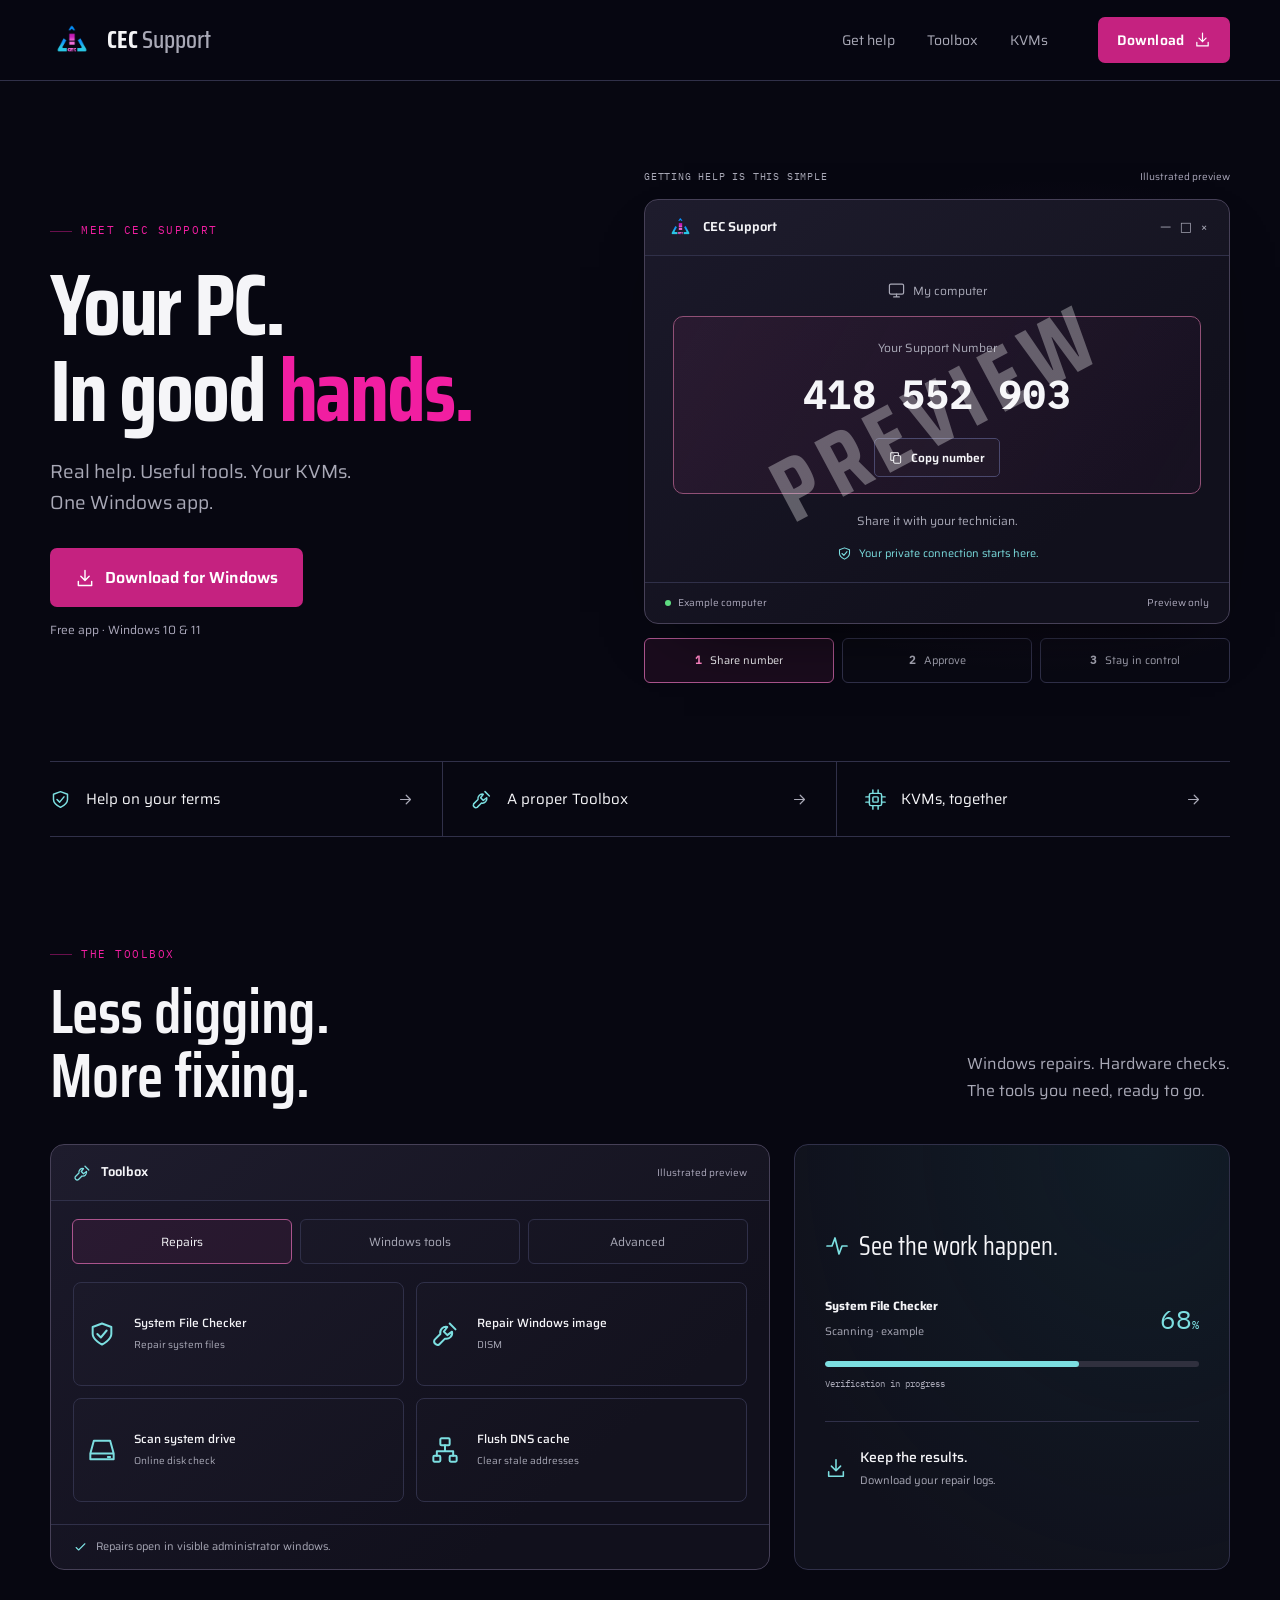
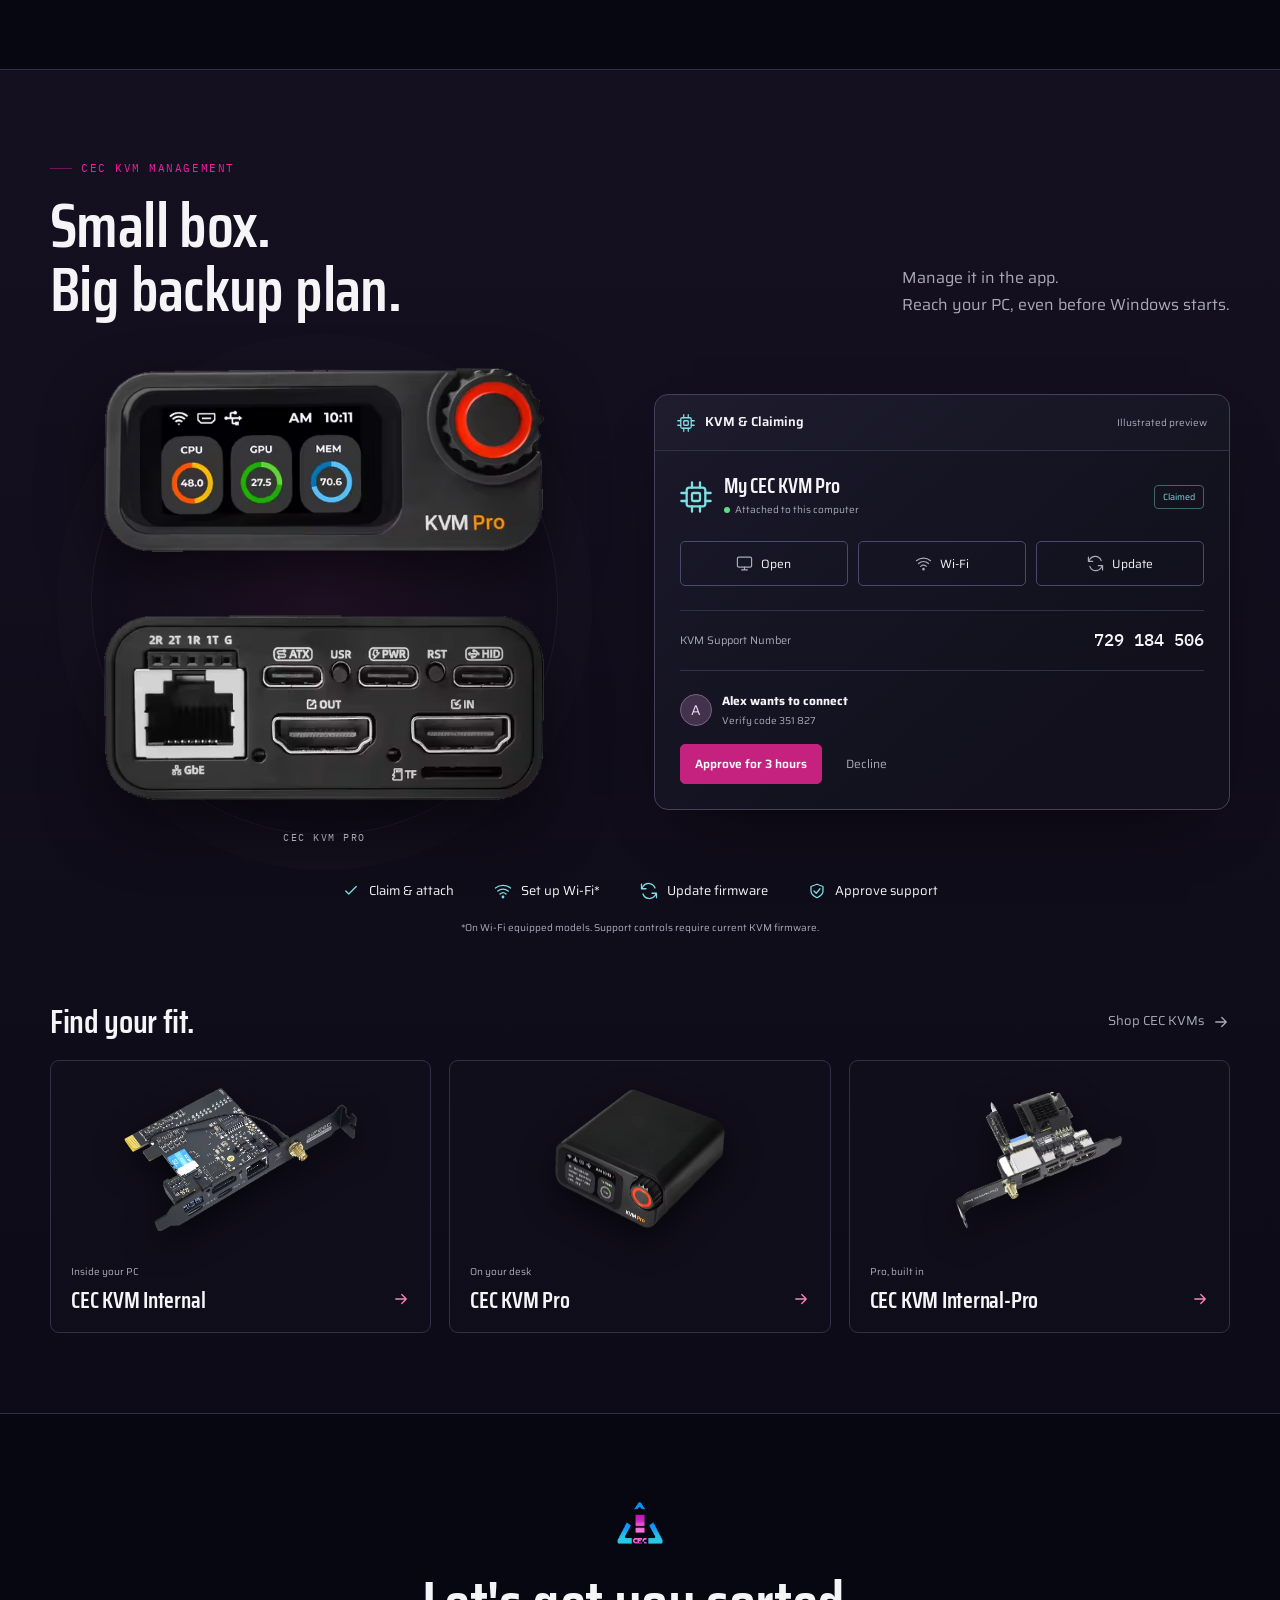
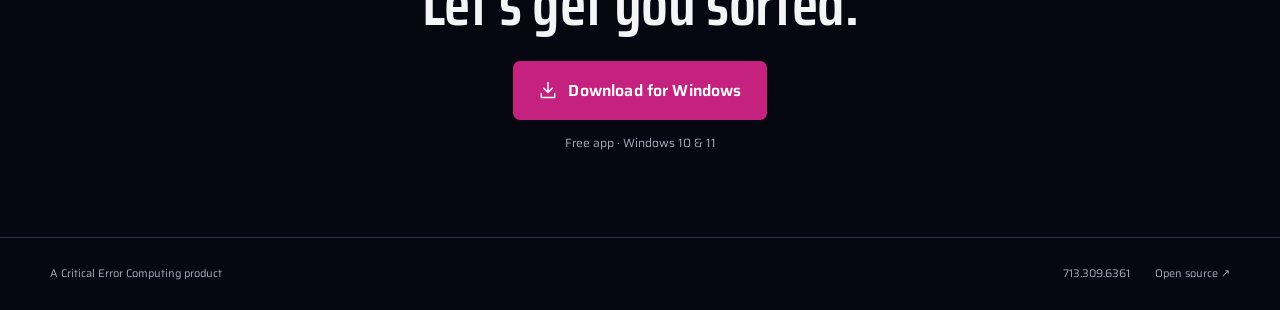
==== commit 6bba358b: "Mark the hero illustration with a diagonal PREVIEW watermark" ====
--- a/index.html
+++ b/index.html
@@ -60,6 +60,7 @@
       <div class="support-tour" data-tour>
         <div class="tour-heading"><span class="micro">Getting help is this simple</span><span class="preview-label">Illustrated preview</span></div>
         <div class="app-window support-window">
+          <span class="hero-watermark" aria-hidden="true">PREVIEW</span>
           <div class="window-bar"><span class="window-brand"><img src="assets/cec-logo.png" alt="">CEC Support</span><span class="window-dots" aria-hidden="true">— &nbsp; □ &nbsp; ×</span></div>
           <div class="tour-panel" id="help-number" data-panel>
             <div class="computer-label"><svg class="icon" aria-hidden="true"><use href="#i-screen"/></svg> My computer</div>
--- a/assets/site.css
+++ b/assets/site.css
@@ -34,6 +34,8 @@
 .micro { font-family: var(--font-mono); text-transform: uppercase; letter-spacing: .08em; font-size: 10px; color: var(--dim); }
 .preview-label { font-size: 10px; color: var(--site-muted); white-space: nowrap; }
 .app-window { overflow: hidden; background: linear-gradient(140deg, #1b192a, #11101c 75%); border: 1px solid #464057; border-radius: 14px; box-shadow: 0 28px 70px -40px #000; }
+.support-window { position: relative; isolation: isolate; }
+.hero-watermark { position: absolute; top: 50%; left: 50%; z-index: 1; transform: translate(-50%, -50%) rotate(-28deg); font-family: var(--font-display); font-size: clamp(60px, 7vw, 96px); font-weight: 700; line-height: 1; letter-spacing: .1em; color: rgb(255 255 255 / .32); white-space: nowrap; pointer-events: none; user-select: none; }
 .window-bar { min-height: 56px; padding: 16px 22px; border-bottom: 1px solid var(--border); display: flex; align-items: center; justify-content: space-between; gap: 10px; background: #ffffff03; }
 .window-brand { display: flex; align-items: center; gap: 10px; font-size: 13px; font-weight: 600; }
 .window-brand img { width: 26px; height: 20px; object-fit: contain; }
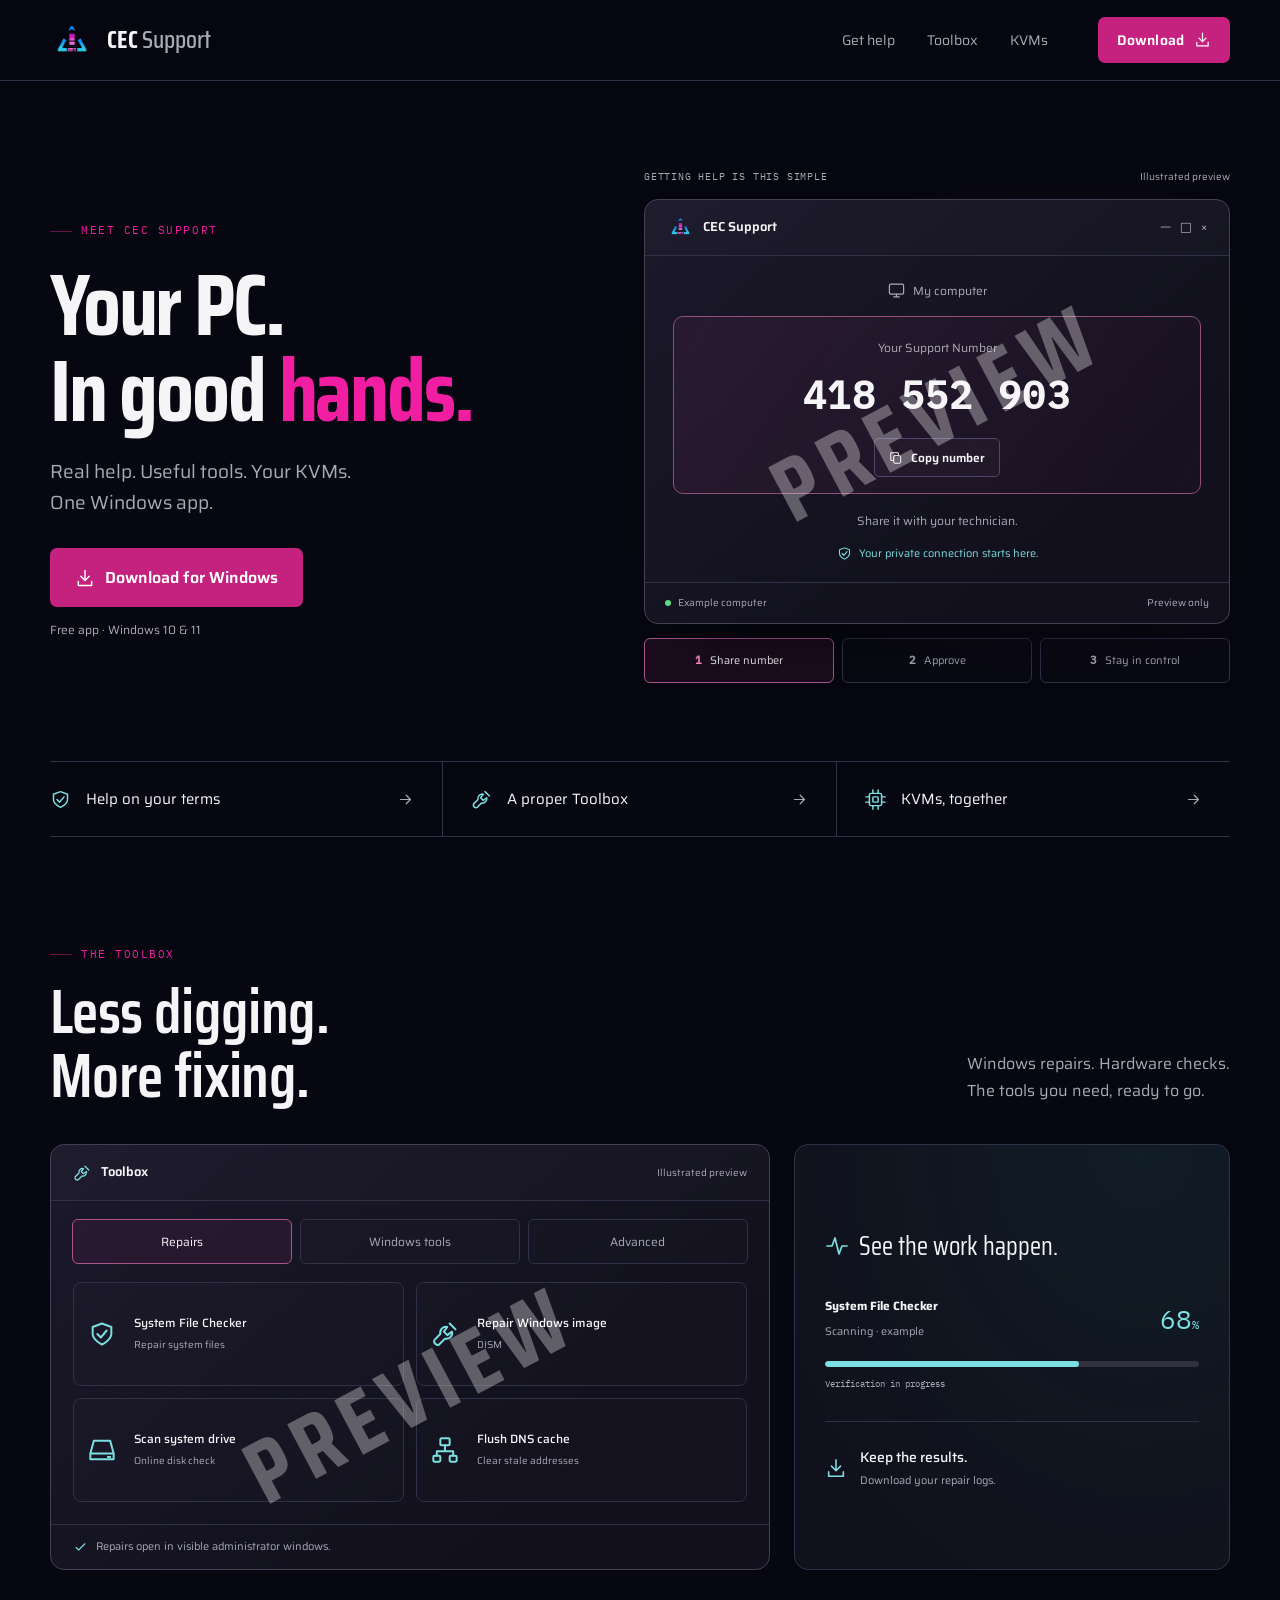
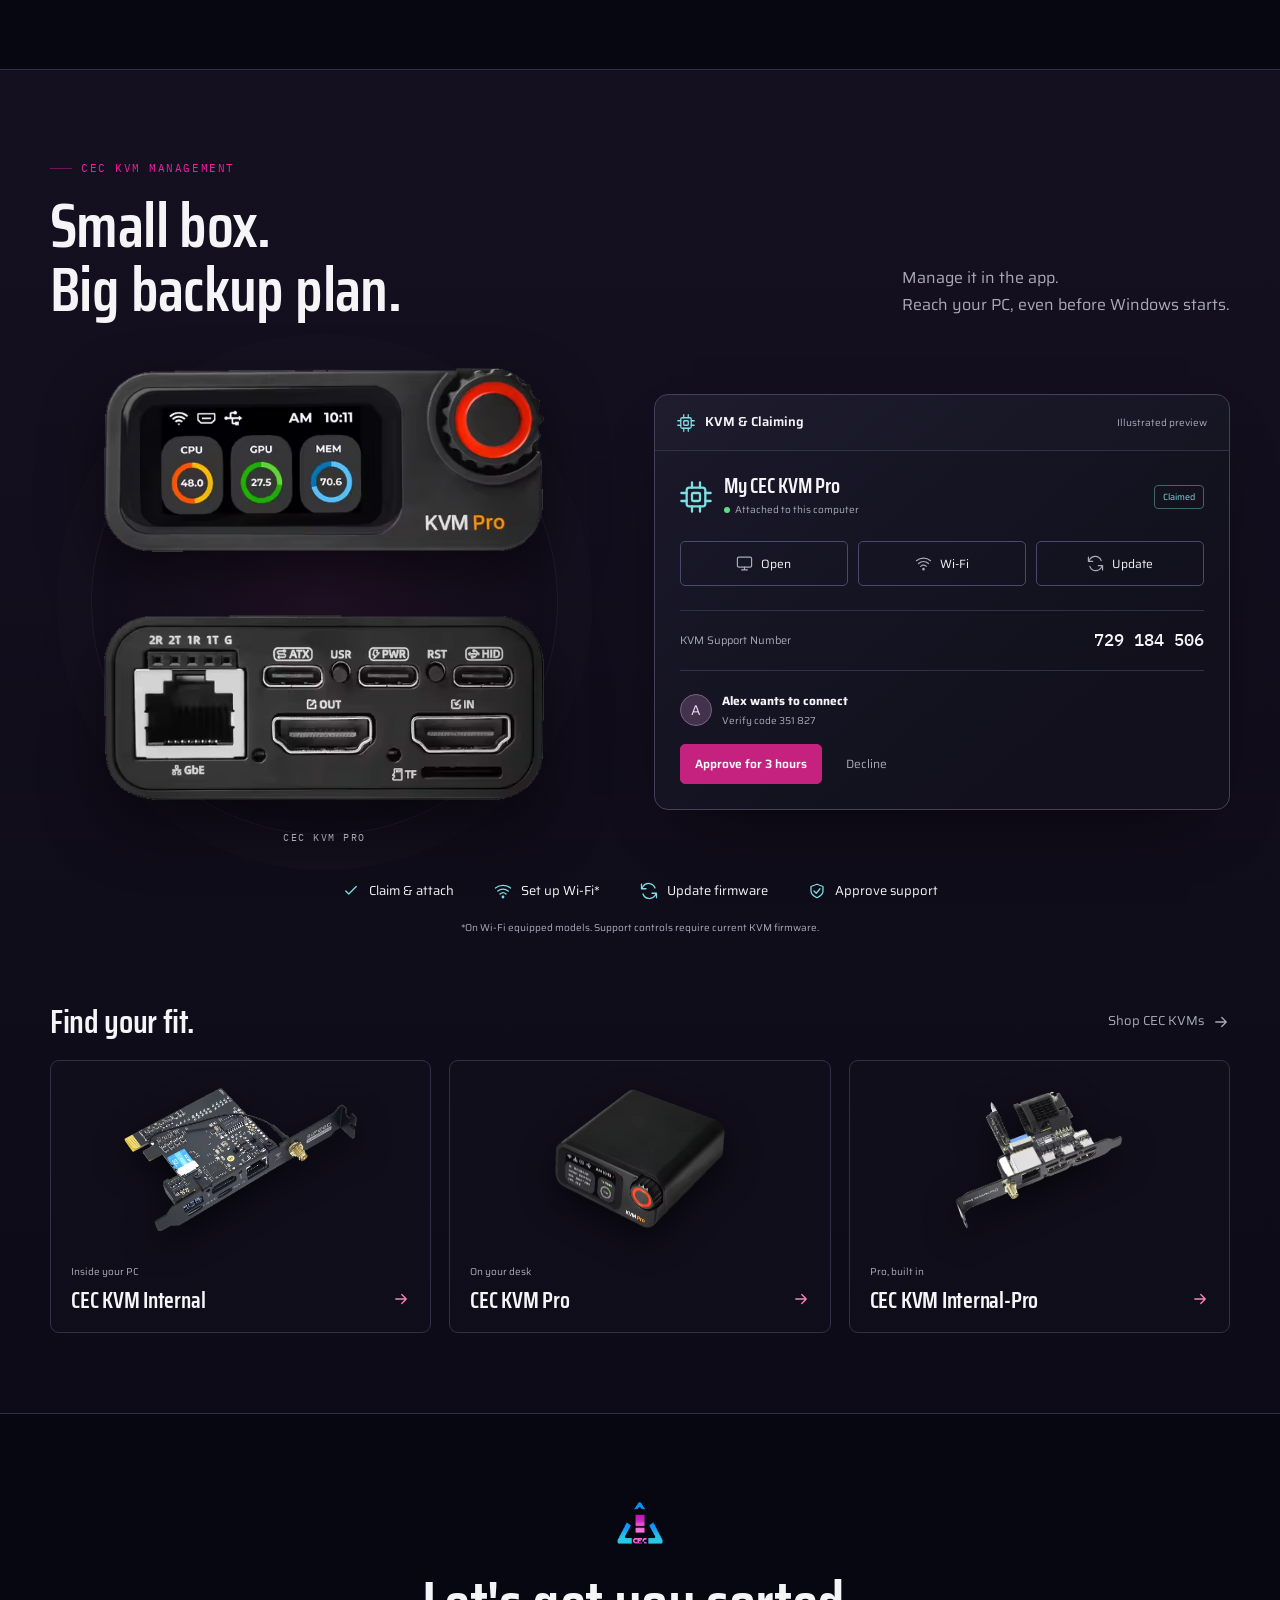
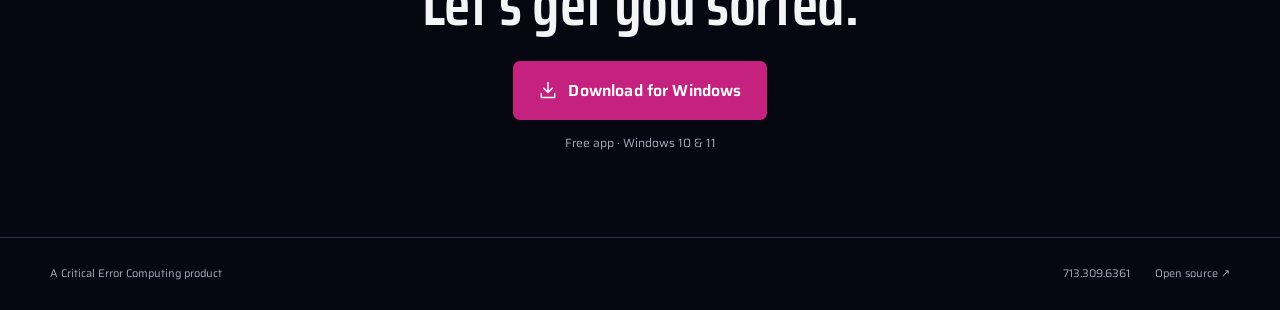
==== commit 6856e8c3: "Add a matching PREVIEW watermark to the Toolbox illustration" ====
--- a/index.html
+++ b/index.html
@@ -60,7 +60,7 @@
       <div class="support-tour" data-tour>
         <div class="tour-heading"><span class="micro">Getting help is this simple</span><span class="preview-label">Illustrated preview</span></div>
         <div class="app-window support-window">
-          <span class="hero-watermark" aria-hidden="true">PREVIEW</span>
+          <span class="preview-watermark" aria-hidden="true">PREVIEW</span>
           <div class="window-bar"><span class="window-brand"><img src="assets/cec-logo.png" alt="">CEC Support</span><span class="window-dots" aria-hidden="true">— &nbsp; □ &nbsp; ×</span></div>
           <div class="tour-panel" id="help-number" data-panel>
             <div class="computer-label"><svg class="icon" aria-hidden="true"><use href="#i-screen"/></svg> My computer</div>
@@ -112,31 +112,34 @@
             <button type="button" data-step aria-controls="tools-windows" aria-pressed="false">Windows tools</button>
             <button type="button" data-step aria-controls="tools-advanced" aria-pressed="false">Advanced</button>
           </div>
-          <div class="tools-panel" id="tools-repairs" data-panel>
-            <h3 class="fallback-title">Repairs</h3>
-            <div class="tool-grid">
-              <div class="tool"><svg class="icon" aria-hidden="true"><use href="#i-shield"/></svg><strong>System File Checker</strong><span>Repair system files</span></div>
-              <div class="tool"><svg class="icon" aria-hidden="true"><use href="#i-tools"/></svg><strong>Repair Windows image</strong><span>DISM</span></div>
-              <div class="tool"><svg class="icon" aria-hidden="true"><use href="#i-drive"/></svg><strong>Scan system drive</strong><span>Online disk check</span></div>
-              <div class="tool"><svg class="icon" aria-hidden="true"><use href="#i-network"/></svg><strong>Flush DNS cache</strong><span>Clear stale addresses</span></div>
+          <div class="toolbox-preview">
+            <span class="preview-watermark" aria-hidden="true">PREVIEW</span>
+            <div class="tools-panel" id="tools-repairs" data-panel>
+              <h3 class="fallback-title">Repairs</h3>
+              <div class="tool-grid">
+                <div class="tool"><svg class="icon" aria-hidden="true"><use href="#i-shield"/></svg><strong>System File Checker</strong><span>Repair system files</span></div>
+                <div class="tool"><svg class="icon" aria-hidden="true"><use href="#i-tools"/></svg><strong>Repair Windows image</strong><span>DISM</span></div>
+                <div class="tool"><svg class="icon" aria-hidden="true"><use href="#i-drive"/></svg><strong>Scan system drive</strong><span>Online disk check</span></div>
+                <div class="tool"><svg class="icon" aria-hidden="true"><use href="#i-network"/></svg><strong>Flush DNS cache</strong><span>Clear stale addresses</span></div>
+              </div>
             </div>
-          </div>
-          <div class="tools-panel" id="tools-windows" data-panel>
-            <h3 class="fallback-title">Windows tools</h3>
-            <div class="tool-grid">
-              <div class="tool"><svg class="icon" aria-hidden="true"><use href="#i-activity"/></svg><strong>Task Manager</strong><span>See what's running</span></div>
-              <div class="tool"><svg class="icon" aria-hidden="true"><use href="#i-chip"/></svg><strong>Device Manager</strong><span>Hardware &amp; drivers</span></div>
-              <div class="tool"><svg class="icon" aria-hidden="true"><use href="#i-terminal"/></svg><strong>Event Viewer</strong><span>Windows event logs</span></div>
-              <div class="tool"><svg class="icon" aria-hidden="true"><use href="#i-screen"/></svg><strong>System Information</strong><span>Your PC at a glance</span></div>
+            <div class="tools-panel" id="tools-windows" data-panel>
+              <h3 class="fallback-title">Windows tools</h3>
+              <div class="tool-grid">
+                <div class="tool"><svg class="icon" aria-hidden="true"><use href="#i-activity"/></svg><strong>Task Manager</strong><span>See what's running</span></div>
+                <div class="tool"><svg class="icon" aria-hidden="true"><use href="#i-chip"/></svg><strong>Device Manager</strong><span>Hardware &amp; drivers</span></div>
+                <div class="tool"><svg class="icon" aria-hidden="true"><use href="#i-terminal"/></svg><strong>Event Viewer</strong><span>Windows event logs</span></div>
+                <div class="tool"><svg class="icon" aria-hidden="true"><use href="#i-screen"/></svg><strong>System Information</strong><span>Your PC at a glance</span></div>
+              </div>
             </div>
-          </div>
-          <div class="tools-panel" id="tools-advanced" data-panel>
-            <h3 class="fallback-title">Advanced</h3>
-            <div class="tool-grid">
-              <div class="tool"><svg class="icon" aria-hidden="true"><use href="#i-activity"/></svg><strong>Crucible Tests</strong><span>Hardware stress tests</span></div>
-              <div class="tool"><svg class="icon" aria-hidden="true"><use href="#i-drive"/></svg><strong>Disk Management</strong><span>Drives &amp; partitions</span></div>
-              <div class="tool"><svg class="icon" aria-hidden="true"><use href="#i-terminal"/></svg><strong>Registry Editor</strong><span>Advanced configuration</span></div>
-              <div class="tool"><svg class="icon" aria-hidden="true"><use href="#i-shield"/></svg><strong>Reliability Monitor</strong><span>Stability history</span></div>
+            <div class="tools-panel" id="tools-advanced" data-panel>
+              <h3 class="fallback-title">Advanced</h3>
+              <div class="tool-grid">
+                <div class="tool"><svg class="icon" aria-hidden="true"><use href="#i-activity"/></svg><strong>Crucible Tests</strong><span>Hardware stress tests</span></div>
+                <div class="tool"><svg class="icon" aria-hidden="true"><use href="#i-drive"/></svg><strong>Disk Management</strong><span>Drives &amp; partitions</span></div>
+                <div class="tool"><svg class="icon" aria-hidden="true"><use href="#i-terminal"/></svg><strong>Registry Editor</strong><span>Advanced configuration</span></div>
+                <div class="tool"><svg class="icon" aria-hidden="true"><use href="#i-shield"/></svg><strong>Reliability Monitor</strong><span>Stability history</span></div>
+              </div>
             </div>
           </div>
           <div class="toolbox-footer"><svg class="icon" aria-hidden="true"><use href="#i-check"/></svg>Repairs open in visible administrator windows.</div>
--- a/assets/site.css
+++ b/assets/site.css
@@ -34,8 +34,8 @@
 .micro { font-family: var(--font-mono); text-transform: uppercase; letter-spacing: .08em; font-size: 10px; color: var(--dim); }
 .preview-label { font-size: 10px; color: var(--site-muted); white-space: nowrap; }
 .app-window { overflow: hidden; background: linear-gradient(140deg, #1b192a, #11101c 75%); border: 1px solid #464057; border-radius: 14px; box-shadow: 0 28px 70px -40px #000; }
-.support-window { position: relative; isolation: isolate; }
-.hero-watermark { position: absolute; top: 50%; left: 50%; z-index: 1; transform: translate(-50%, -50%) rotate(-28deg); font-family: var(--font-display); font-size: clamp(60px, 7vw, 96px); font-weight: 700; line-height: 1; letter-spacing: .1em; color: rgb(255 255 255 / .32); white-space: nowrap; pointer-events: none; user-select: none; }
+.support-window, .toolbox-preview { position: relative; isolation: isolate; overflow: hidden; }
+.preview-watermark { position: absolute; top: 50%; left: 50%; z-index: 1; transform: translate(-50%, -50%) rotate(-28deg); font-family: var(--font-display); font-size: clamp(60px, 7vw, 96px); font-weight: 700; line-height: 1; letter-spacing: .1em; color: rgb(255 255 255 / .32); white-space: nowrap; pointer-events: none; user-select: none; }
 .window-bar { min-height: 56px; padding: 16px 22px; border-bottom: 1px solid var(--border); display: flex; align-items: center; justify-content: space-between; gap: 10px; background: #ffffff03; }
 .window-brand { display: flex; align-items: center; gap: 10px; font-size: 13px; font-weight: 600; }
 .window-brand img { width: 26px; height: 20px; object-fit: contain; }
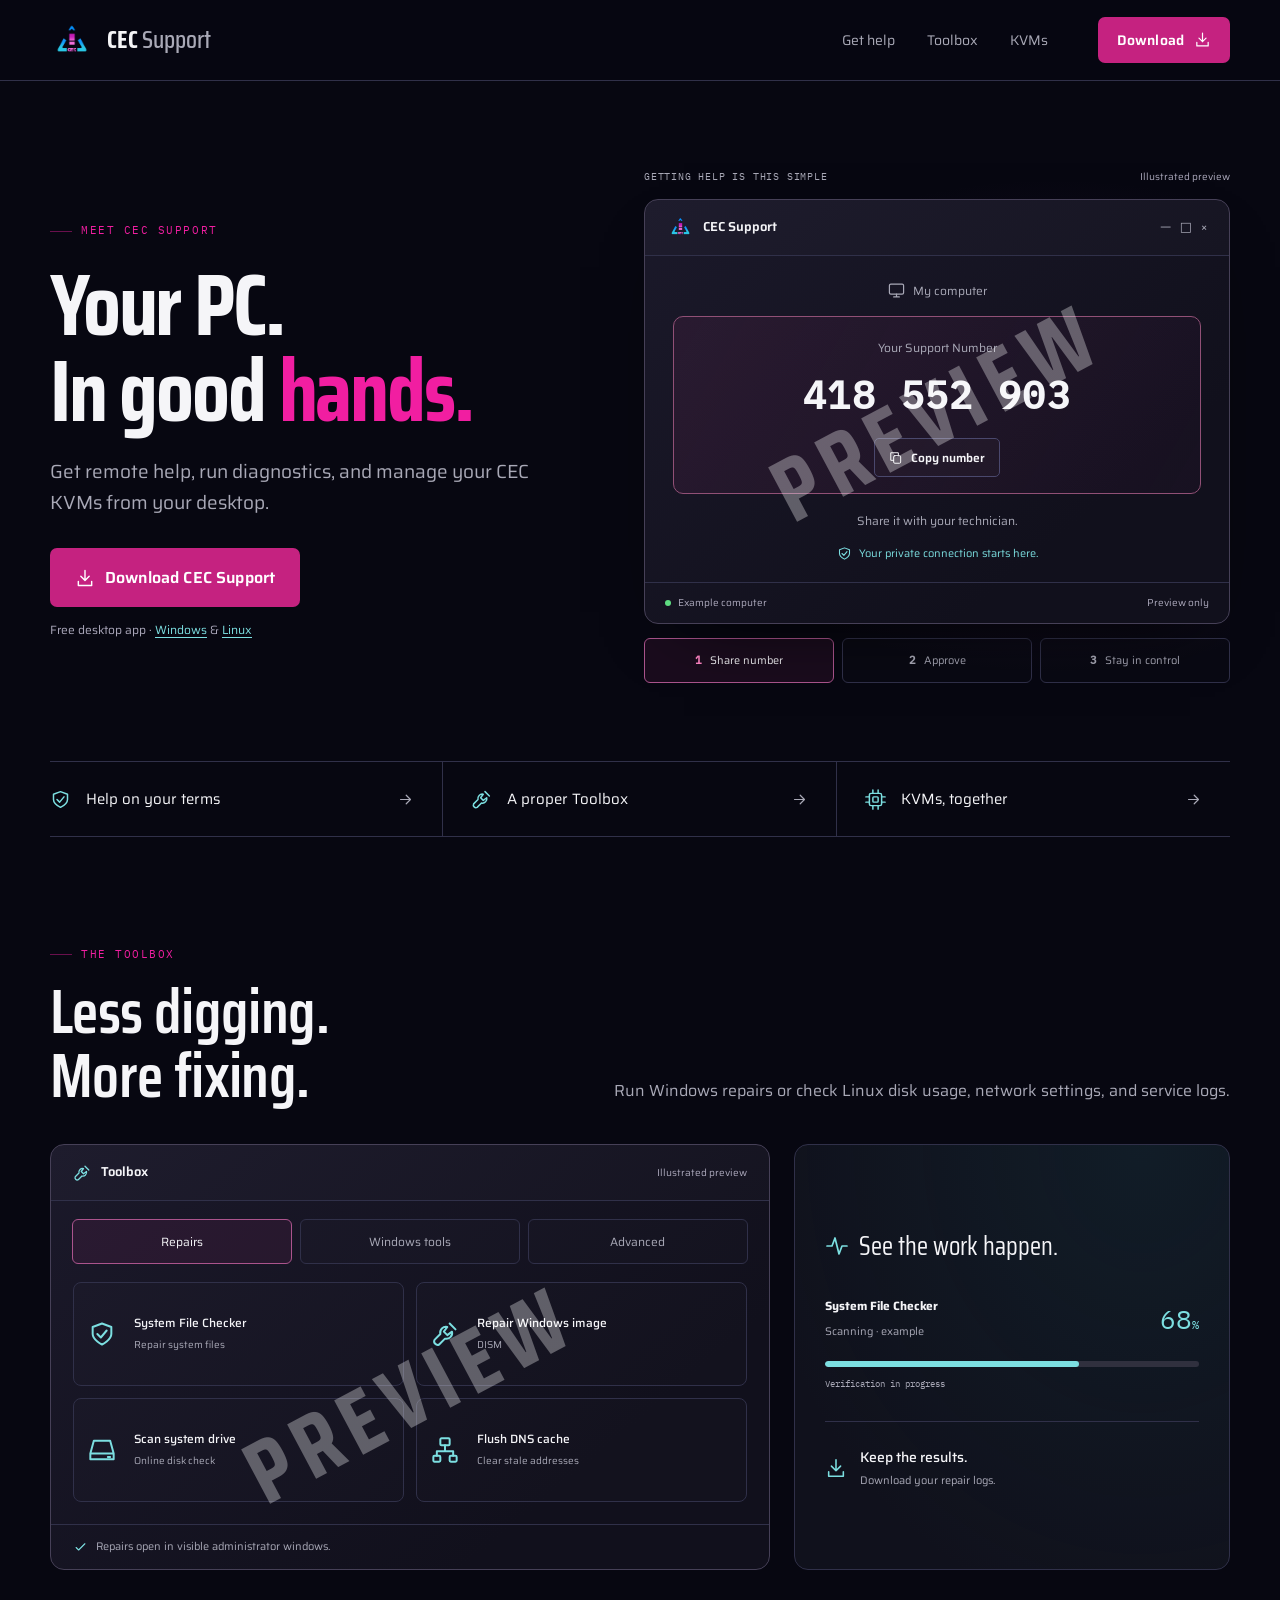
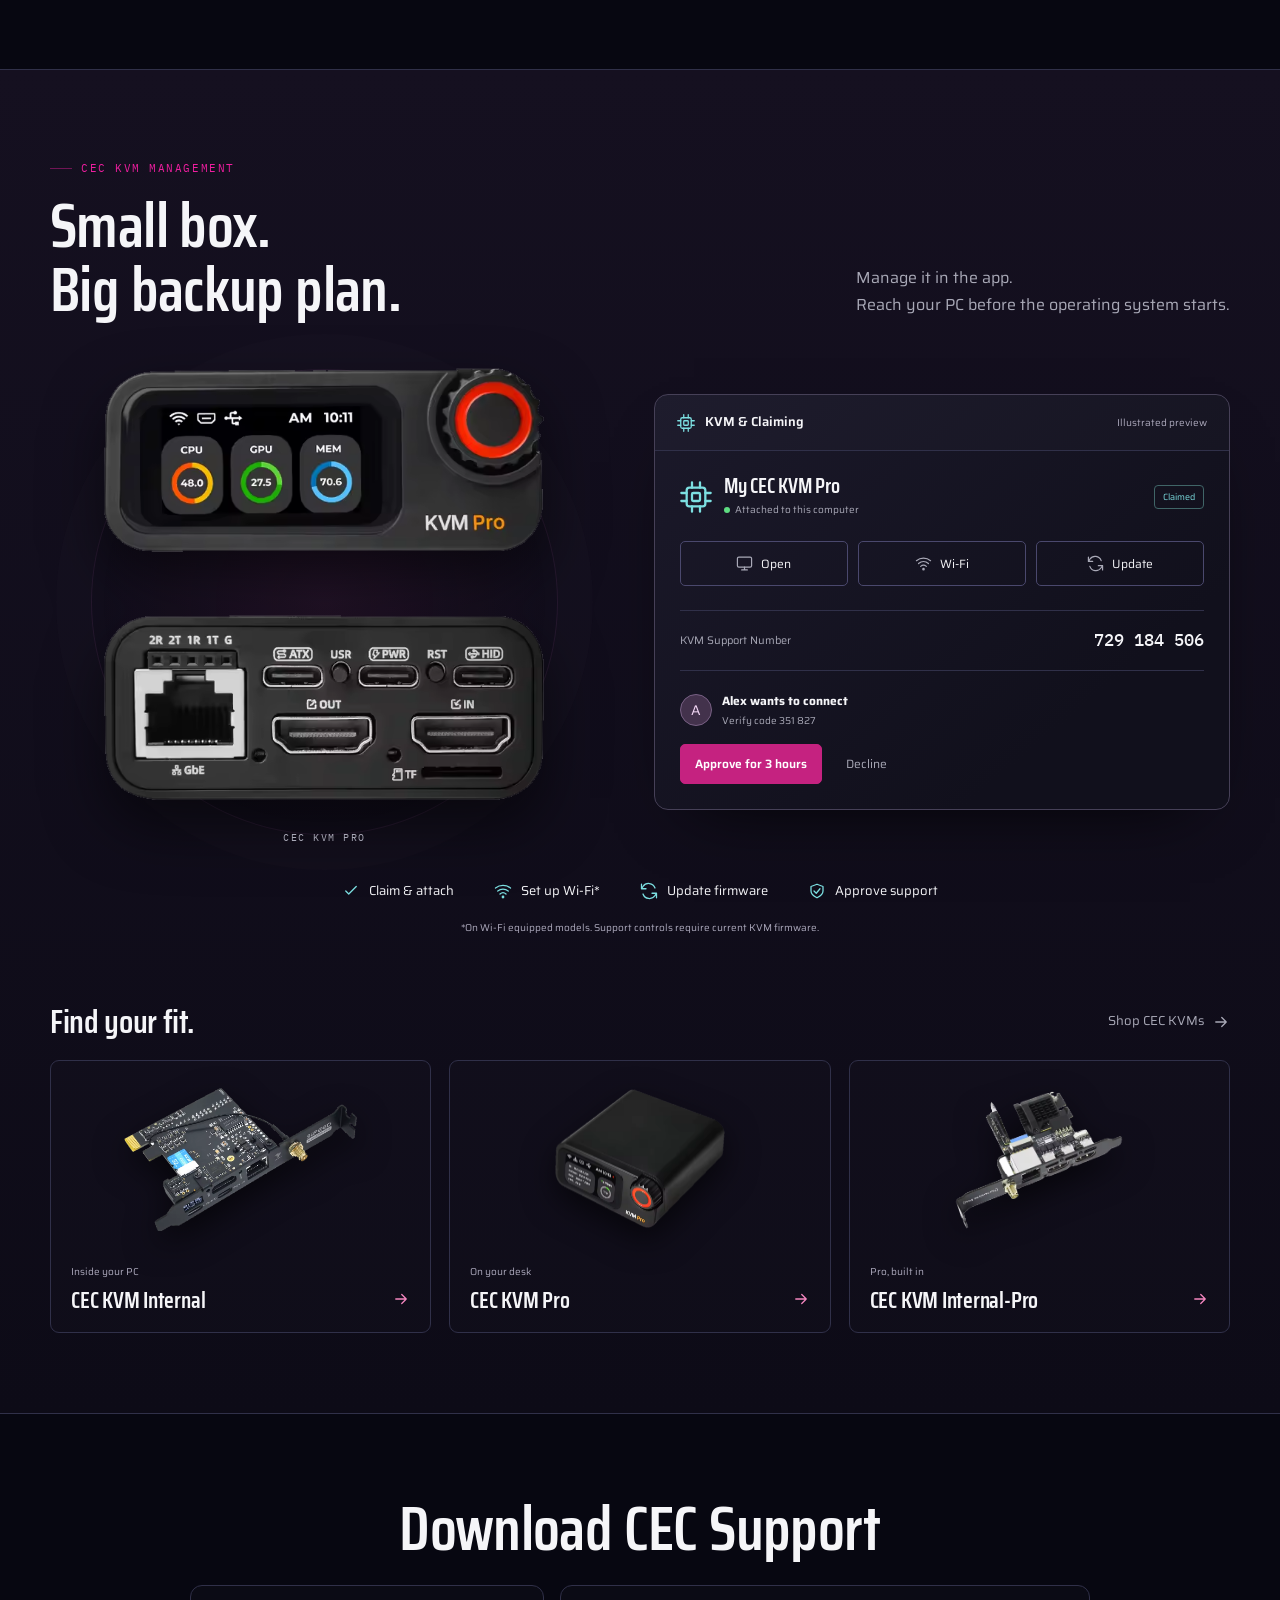
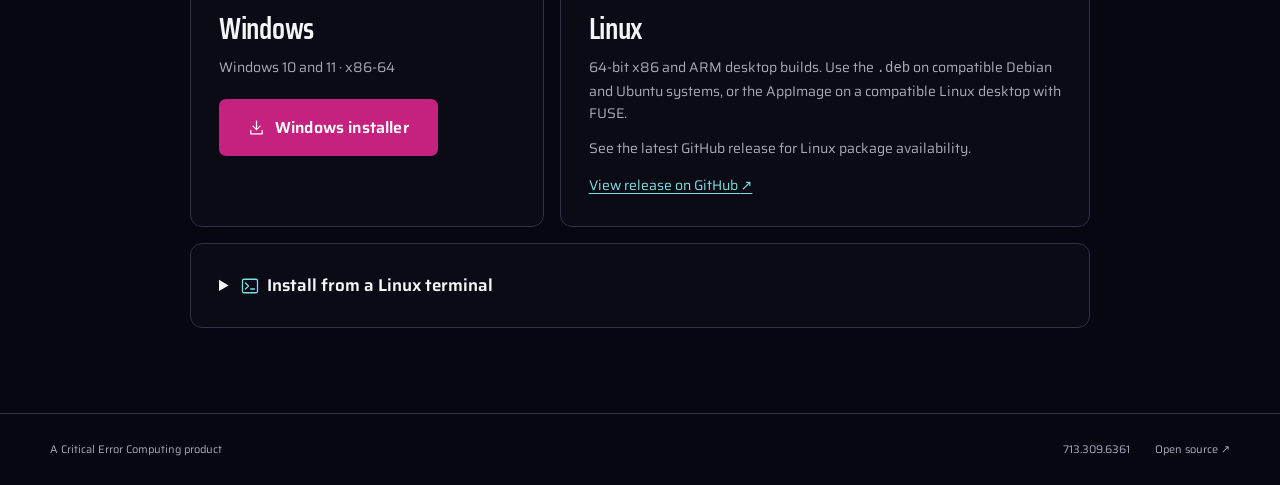
==== commit 9a0cb68d: "Add Linux downloads and terminal installer for CEC Support" ====
--- a/index.html
+++ b/index.html
@@ -4,7 +4,7 @@
   <meta charset="utf-8">
   <meta name="viewport" content="width=device-width, initial-scale=1">
   <title>CEC Support · Help, tools, and KVMs</title>
-  <meta name="description" content="Share your Support Number. Approve your technician. Repair Windows with Toolbox and manage your CEC KVMs, all in one app.">
+  <meta name="description" content="Get help with a Support Number, run Windows repairs or Linux diagnostics, and manage your CEC KVMs.">
   <meta name="theme-color" content="#070711">
   <link rel="canonical" href="https://support.cec.direct/">
   <link rel="icon" type="image/svg+xml" href="favicon.svg">
@@ -12,7 +12,7 @@
   <link rel="apple-touch-icon" href="apple-touch-icon.png">
   <meta property="og:type" content="website">
   <meta property="og:title" content="CEC Support · Help, tools, and KVMs">
-  <meta property="og:description" content="Real help. Useful tools. Your KVMs. One Windows app.">
+  <meta property="og:description" content="Get remote help and manage your CEC KVMs from a Windows or Linux desktop.">
   <meta property="og:url" content="https://support.cec.direct/">
   <meta property="og:image" content="https://support.cec.direct/assets/kvm-hero.png">
   <meta property="og:image:alt" content="CEC KVM Pro, front and back">
@@ -43,7 +43,7 @@
     <nav class="wrap nav" aria-label="Main navigation">
       <a class="brand" href="./"><img src="assets/cec-logo.png" width="44" height="32" alt=""><span>CEC <b>Support</b></span></a>
       <div class="nav-links"><a href="#help">Get help</a><a href="#toolbox">Toolbox</a><a href="#kvms">KVMs</a></div>
-      <a class="btn btn-primary btn-sm dl" href="https://github.com/mrjeeves/CECSupport/releases/latest">Download <svg class="icon" aria-hidden="true"><use href="#i-download"/></svg></a>
+      <a class="btn btn-primary btn-sm" href="#download">Download <svg class="icon" aria-hidden="true"><use href="#i-download"/></svg></a>
     </nav>
   </header>
 
@@ -52,9 +52,9 @@
       <div class="hero-copy">
         <span class="eyebrow">Meet CEC Support</span>
         <h1 id="hero-title">Your PC.<br>In good <span>hands.</span></h1>
-        <p class="hero-lede">Real help. Useful tools. Your KVMs.<br>One Windows app.</p>
-        <a class="btn btn-primary download-main dl" href="https://github.com/mrjeeves/CECSupport/releases/latest"><svg class="icon" aria-hidden="true"><use href="#i-download"/></svg>Download for Windows</a>
-        <p class="download-note">Free app · Windows 10 &amp; 11</p>
+        <p class="hero-lede">Get remote help, run diagnostics, and manage your CEC KVMs from your desktop.</p>
+        <a class="btn btn-primary download-main" href="#download"><svg class="icon" aria-hidden="true"><use href="#i-download"/></svg>Download CEC Support</a>
+        <p class="download-note">Free desktop app · <a href="#windows-download">Windows</a> &amp; <a href="#linux-download">Linux</a></p>
       </div>
 
       <div class="support-tour" data-tour>
@@ -102,7 +102,7 @@
     <section class="feature-section wrap" id="toolbox" aria-labelledby="toolbox-title">
       <div class="section-heading">
         <div><span class="eyebrow">The Toolbox</span><h2 id="toolbox-title">Less digging.<br>More fixing.</h2></div>
-        <p>Windows repairs. Hardware checks.<br>The tools you need, ready to go.</p>
+        <p>Run Windows repairs or check Linux disk usage, network settings, and service logs.</p>
       </div>
       <div class="toolbox-layout">
         <div class="app-window toolbox-window" data-tour>
@@ -156,7 +156,7 @@
       <div class="wrap">
         <div class="section-heading">
           <div><span class="eyebrow">CEC KVM management</span><h2 id="kvm-title">Small box.<br>Big backup plan.</h2></div>
-          <p>Manage it in the app.<br>Reach your PC, even before Windows starts.</p>
+          <p>Manage it in the app.<br>Reach your PC before the operating system starts.</p>
         </div>
         <div class="kvm-showcase">
           <div class="hardware-stage"><div class="hardware-ring" aria-hidden="true"></div><img src="assets/kvm-hero.png" alt="CEC KVM Pro with its screen and rear connections" loading="lazy"><span class="hardware-caption">CEC KVM Pro</span></div>
@@ -182,11 +182,36 @@
       </div>
     </section>
 
-    <section class="download-section wrap" aria-labelledby="download-title">
-      <img src="assets/cec-logo.png" alt="" width="72" height="52" loading="lazy">
-      <h2 id="download-title">Let's get you sorted.</h2>
-      <a class="btn btn-primary download-main dl" href="https://github.com/mrjeeves/CECSupport/releases/latest"><svg class="icon" aria-hidden="true"><use href="#i-download"/></svg>Download for Windows</a>
-      <p class="download-note">Free app · Windows 10 &amp; 11</p>
+    <section class="download-section wrap" id="download" aria-labelledby="download-title">
+      <h2 id="download-title">Download CEC Support</h2>
+      <div class="download-grid">
+        <article class="download-card" id="windows-download">
+          <h3>Windows</h3>
+          <p>Windows 10 and 11 · x86-64</p>
+          <a class="btn btn-primary" data-windows-download href="https://github.com/mrjeeves/CECSupport/releases/latest"><svg class="icon" aria-hidden="true"><use href="#i-download"/></svg>Windows installer</a>
+        </article>
+        <article class="download-card" id="linux-download">
+          <h3>Linux</h3>
+          <p>64-bit x86 and ARM desktop builds. Use the <code>.deb</code> on compatible Debian and Ubuntu systems, or the AppImage on a compatible Linux desktop with FUSE.</p>
+          <p id="linux-download-status" role="status">See the latest GitHub release for Linux package availability.</p>
+          <ul class="linux-downloads" id="linux-downloads" aria-label="Linux packages" hidden>
+            <li hidden><a data-linux-package="amd64.deb"><strong>Debian package</strong><span>x86-64</span></a></li>
+            <li hidden><a data-linux-package="arm64.deb"><strong>Debian package</strong><span>ARM64</span></a></li>
+            <li hidden><a data-linux-package="amd64.AppImage"><strong>AppImage</strong><span>x86-64</span></a></li>
+            <li hidden><a data-linux-package="aarch64.AppImage"><strong>AppImage</strong><span>ARM64</span></a></li>
+          </ul>
+          <a class="download-link" href="https://github.com/mrjeeves/CECSupport/releases/latest">View release on GitHub <span aria-hidden="true">↗</span></a>
+        </article>
+      </div>
+      <details class="terminal-install" id="terminal-install">
+        <summary><svg class="icon" aria-hidden="true"><use href="#i-terminal"/></svg>Install from a Linux terminal</summary>
+        <p>Once a Linux package is available, the installer picks the latest release for your architecture and verifies its SHA-256 checksum. It needs Bash, curl, Python 3, and sha256sum.</p>
+        <p>On Debian or Ubuntu, run the installer as your desktop user. It asks for permission when APT installs the package.</p>
+        <pre><code>curl -fsSLo cec-support-install.sh https://support.cec.direct/install.sh &amp;&amp; \
+  bash cec-support-install.sh</code></pre>
+        <p>For an AppImage, <a class="download-link" href="install.sh" download="cec-support-install.sh">download the installer script</a>, then run <code>bash cec-support-install.sh --appimage</code> from that directory. Open <code>~/.local/bin/cec-support.AppImage</code> to start the app.</p>
+        <p>Run the same command again to update.</p>
+      </details>
     </section>
   </main>
   <footer class="site-footer"><div class="wrap"><span>A Critical Error Computing product</span><div><a href="tel:+17133096361">713.309.6361</a><a href="https://github.com/mrjeeves/CECSupport">Open source <span aria-hidden="true">↗</span></a></div></div></footer>
--- a/assets/site.css
+++ b/assets/site.css
@@ -28,6 +28,7 @@
 .download-main { padding: 16px 24px; font-size: 16px; min-height: 58px; }
 .download-main .icon { width: 20px; height: 20px; }
 .download-note { margin-top: 13px; color: var(--site-muted); font-size: 12px; }
+.download-note a, .download-link { color: var(--site-cyan); text-decoration: underline; text-underline-offset: 3px; }
 .support-tour { position: relative; min-width: 0; }
 .support-tour::before { content: ""; position: absolute; inset: 0; z-index: -1; background: radial-gradient(ellipse at 70% 50%, #74378738, transparent 68%); pointer-events: none; }
 .tour-heading { display: flex; justify-content: space-between; align-items: center; gap: 10px; margin-bottom: 14px; }
@@ -162,8 +163,25 @@
 .product-card h3 { font-size: 23px; margin-top: 6px; }
 .product-card > .icon { width: 18px; height: 18px; color: #f586c0; margin: 0 0 4px 5px; }
 .download-section { padding: 85px 0; text-align: center; }
-.download-section > img { object-fit: contain; width: 72px; height: 52px; }
-.download-section h2 { font-size: clamp(42px, 5vw, 62px); margin: 15px 0 26px; }
+.download-section h2 { font-size: clamp(42px, 5vw, 62px); margin-bottom: 26px; }
+.download-grid, .terminal-install { max-width: 900px; margin-inline: auto; text-align: left; }
+.download-grid { display: grid; grid-template-columns: minmax(0, 1fr) minmax(0, 1.5fr); gap: 16px; }
+.download-card, .terminal-install { padding: clamp(18px, 3vw, 28px); border: 1px solid var(--border); border-radius: 12px; background: #ffffff04; }
+.download-card h3 { font-family: var(--font-display); font-size: 30px; line-height: 1; }
+.download-card p, .terminal-install p { margin-block: 12px; color: var(--dim); font-size: 14px; line-height: 1.6; }
+.download-card .btn { margin-top: 8px; }
+.download-card .btn .icon { width: 17px; height: 17px; }
+.download-link { font-size: 14px; }
+.linux-downloads { display: grid; grid-template-columns: repeat(auto-fit, minmax(min(155px, 100%), 1fr)); gap: 8px; margin: 14px 0; padding: 0; list-style: none; }
+.linux-downloads a { display: flex; flex-direction: column; gap: 4px; padding: 10px 13px; border: 1px solid var(--border-bright); border-radius: 7px; }
+.linux-downloads a:hover { border-color: var(--site-cyan); }
+.linux-downloads span { color: var(--site-muted); font-size: 12px; }
+.terminal-install { margin-top: 16px; }
+.terminal-install summary { font-weight: 600; cursor: pointer; }
+.terminal-install summary .icon { width: 18px; height: 18px; margin-inline: 4px 8px; color: var(--site-cyan); vertical-align: -4px; }
+.terminal-install[open] summary { margin-bottom: 14px; }
+.terminal-install pre { margin-block: 12px; padding: 12px; border-radius: 6px; background: var(--bg); white-space: pre-wrap; }
+.terminal-install code { font-family: var(--font-mono); font-size: 13px; overflow-wrap: anywhere; }
 .site-footer { border-top: 1px solid var(--border); padding: 27px 0; color: var(--site-muted); font-size: 11px; }
 .site-footer .wrap, .site-footer .wrap > div { display: flex; justify-content: space-between; align-items: center; gap: 25px; }
 @media (max-width: 1000px) {
@@ -230,6 +248,7 @@
   .product-card h3 { font-size: 23px; }
   .product-card > .icon { margin: 0; }
   .download-section { padding: 60px 0; }
+  .download-grid { grid-template-columns: 1fr; }
   .site-footer .wrap { flex-direction: column; gap: 14px; }
 }
 @media (max-width: 400px) {
